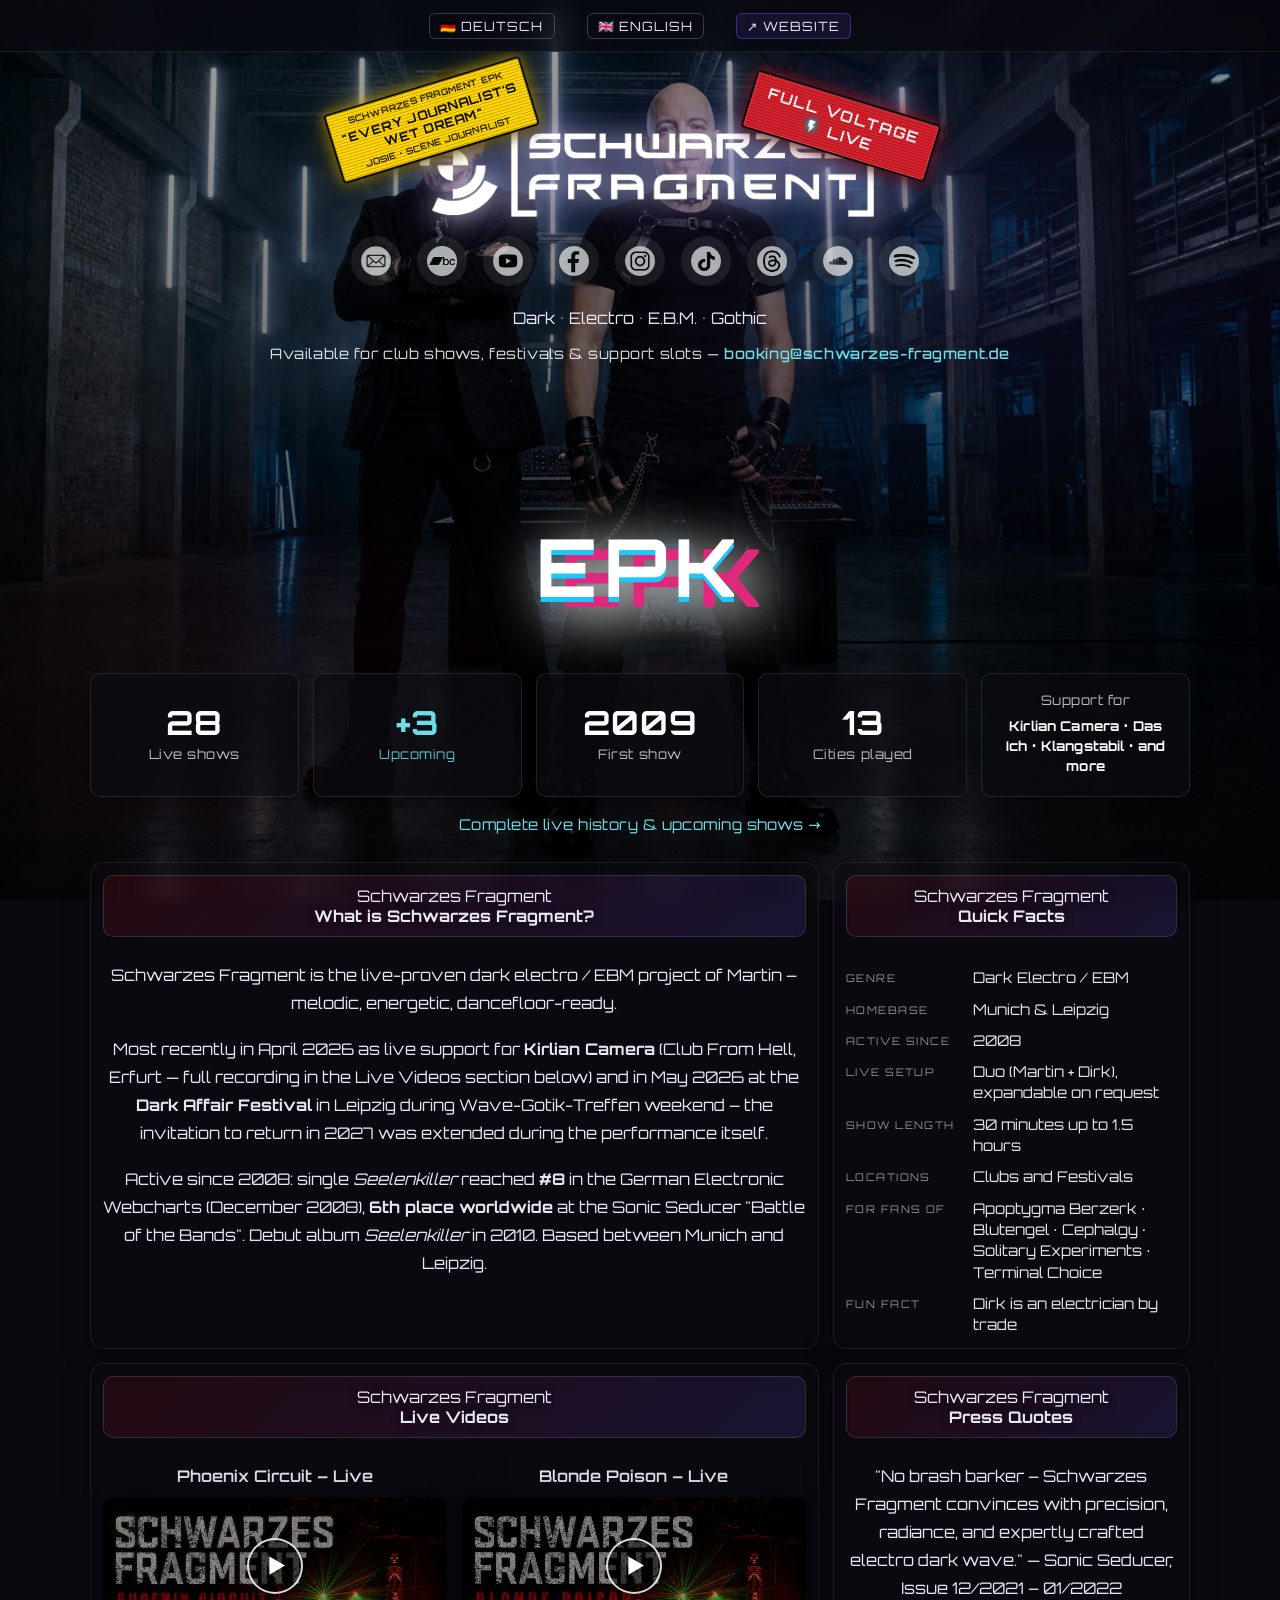
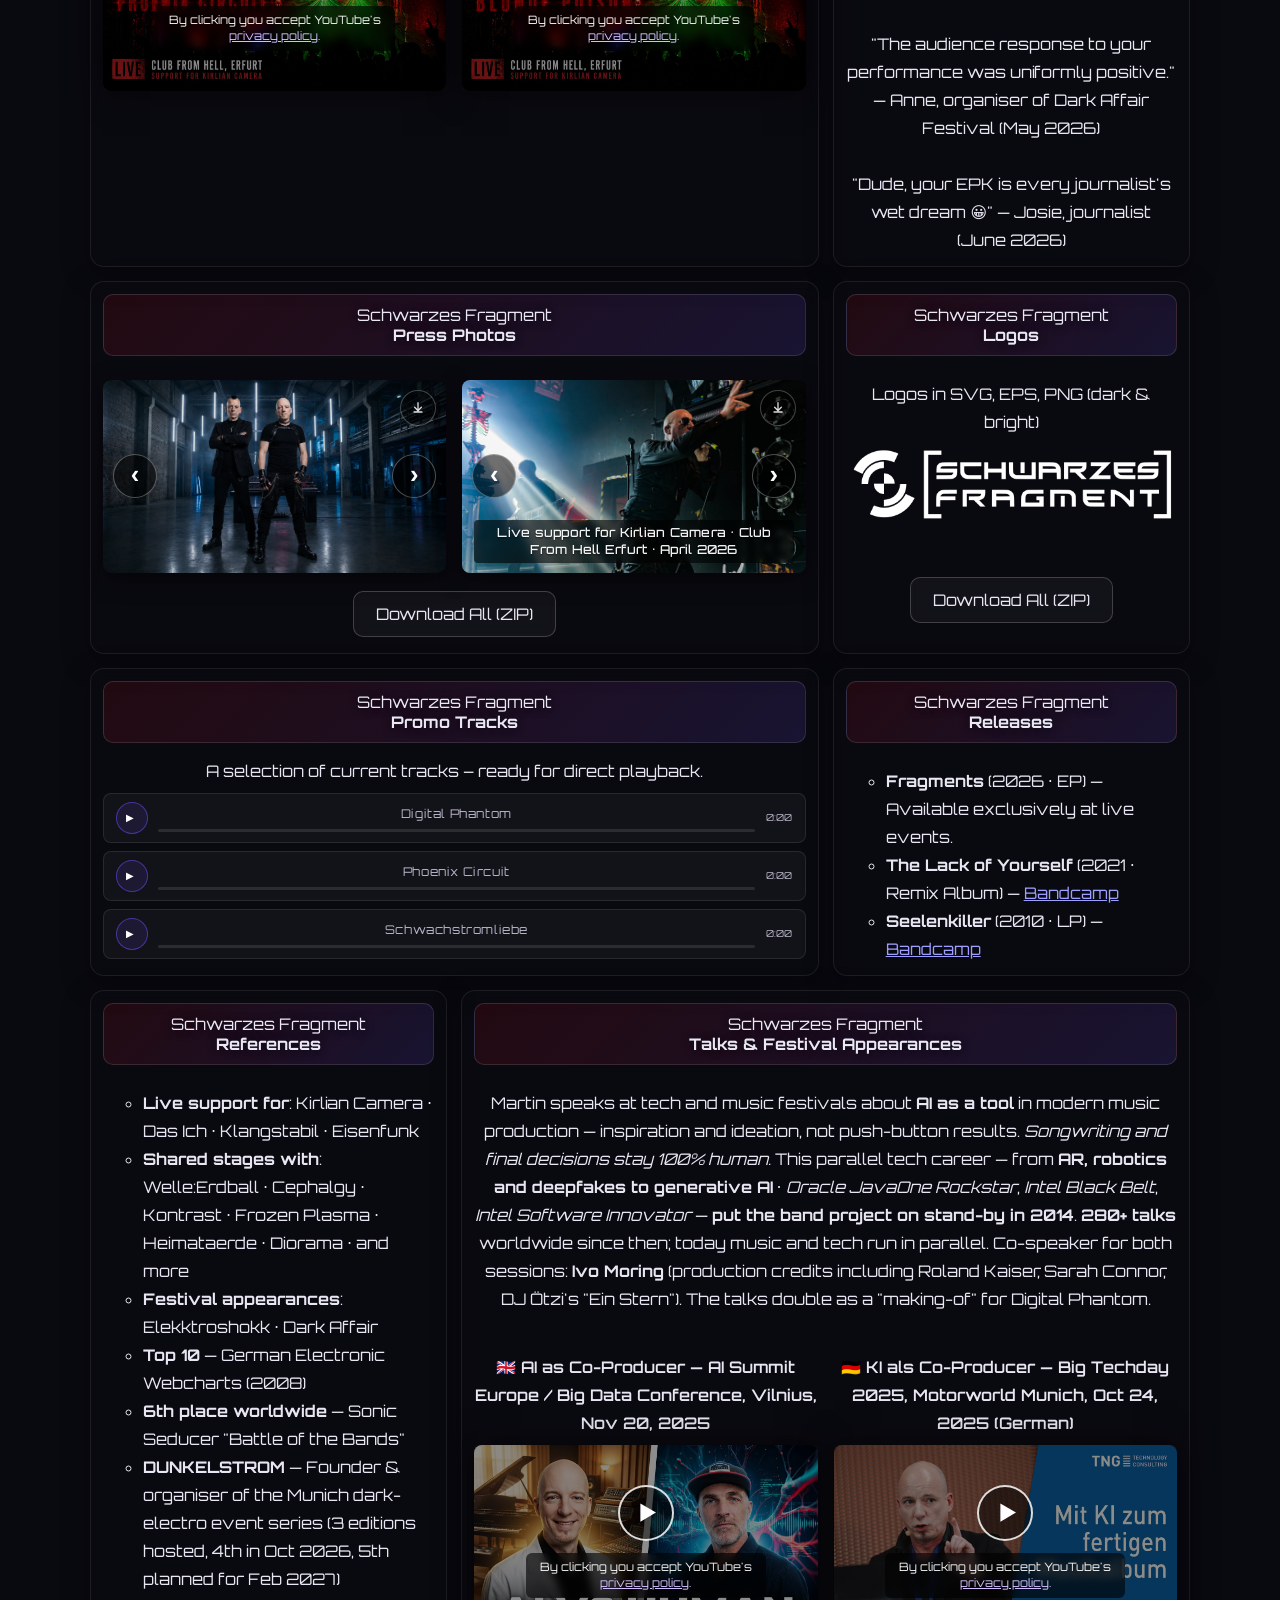
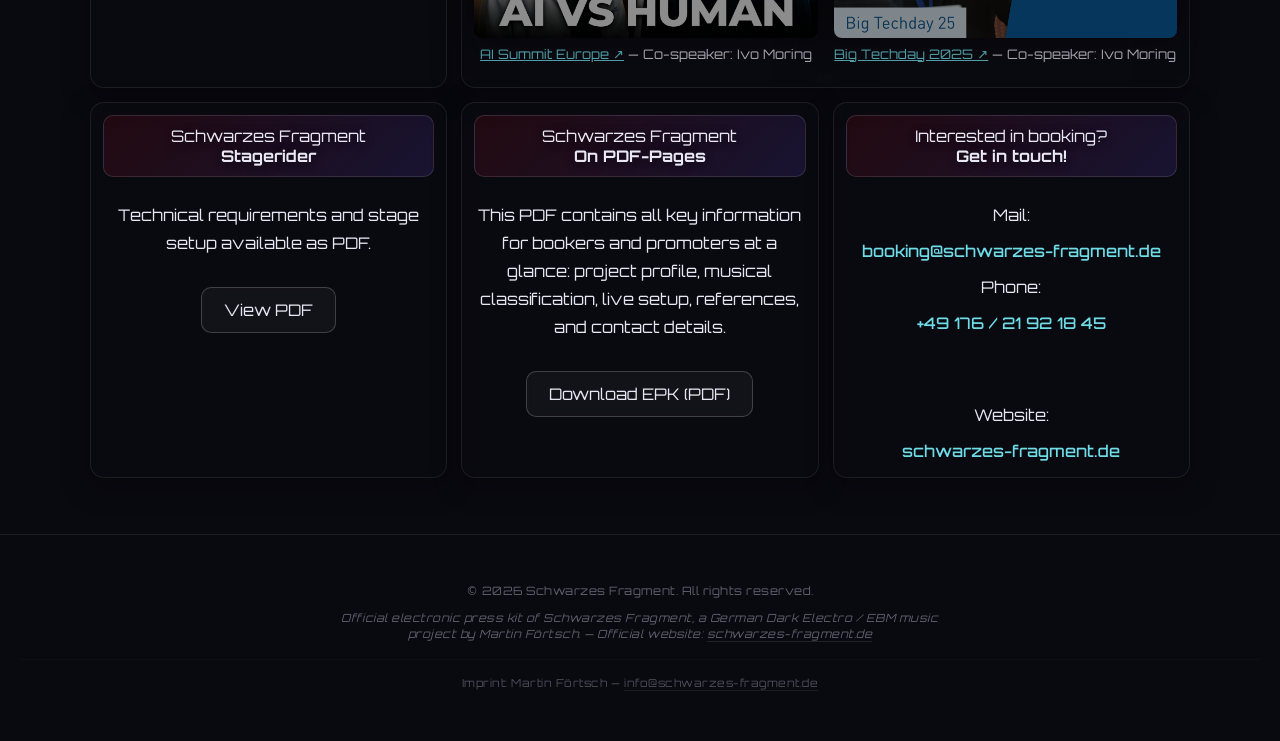
==== index_en.html @ 48661aae "seelenkiller fact correction + aria-label quote escape - single #8 in Dec 2008, debut album in 2010 " ====
<!DOCTYPE html>
<html lang="en">
<head>
  <meta charset="utf-8">
  <meta name="viewport" content="width=device-width, initial-scale=1">
  <meta name="robots" content="noindex, nofollow">
  <title>Schwarzes Fragment – EPK</title>
  <meta name="description" content="Electronic Press Kit for Schwarzes Fragment – melodic dark electro with an EBM pulse from Munich and Leipzig. Promo tracks, press photos, stage rider and contact for bookers and promoters.">
  <meta name="author" content="Schwarzes Fragment">
  <meta name="theme-color" content="#0c0c12">

  <!-- Open Graph (controls link previews in email / Slack / messaging apps) -->
  <meta property="og:type" content="website">
  <meta property="og:site_name" content="Schwarzes Fragment">
  <meta property="og:title" content="Schwarzes Fragment – EPK">
  <meta property="og:description" content="Electronic Press Kit: promo tracks, press photos, stage rider and contact for bookers and promoters.">
  <meta property="og:image" content="images/SCHWARZES_FRAGMENT-band-photo.png">
  <meta property="og:locale" content="en_US">

  <!-- Favicon -->
  <link rel="icon" href="favicon.svg" type="image/svg+xml">
  <link rel="icon" href="logos/png/white/64/schwarzes-fragment-logo-white_64.png" type="image/png">

  <!-- JSON-LD: this EPK page is about the canonical MusicGroup entity on the main website -->
  <script type="application/ld+json">
  {
    "@context": "https://schema.org",
    "@type": "WebPage",
    "@id": "https://epk.schwarzes-fragment.de/#epk",
    "name": "Schwarzes Fragment Electronic Press Kit",
    "url": "https://epk.schwarzes-fragment.de/",
    "description": "Official electronic press kit for Schwarzes Fragment, a German Dark Electro / EBM music project by Martin Förtsch.",
    "about": {
      "@type": "MusicGroup",
      "@id": "https://schwarzes-fragment.de/#band",
      "name": "Schwarzes Fragment",
      "url": "https://schwarzes-fragment.de/"
    }
  }
  </script>

  <link rel="stylesheet" href="styles/styles.css">
</head>
<body>
  <!-- Background video — muted autoplay loop, falls back to static image -->
  <video class="bg-video" autoplay muted loop playsinline
         poster="images/band/band-picture.png"
         aria-hidden="true">
    <source src="video/schwarzes-fragment-background-video.mp4" type="video/mp4">
  </video>
  <nav class="site-nav" aria-label="Top navigation">
    <a href="index.html" class="site-nav__lang">🇩🇪 Deutsch</a>
    <a href="index_en.html" class="site-nav__lang">🇬🇧 English</a>
    <a href="https://schwarzes-fragment.de/" target="_blank" rel="noopener noreferrer" class="site-nav__website">↗ Website</a>
  </nav>
  <header class="hero" aria-label="Band-Wallpaper">
    <div class="hero-logo-wrap"><img src="images/logos/schwarzes-fragment-logo-and-bandname-with-brackets.png" alt=
    "Schwarzes Fragment Bandlogo" class="hero-logo"><span class="hero-sticker" role="img" aria-label="Full Voltage Live"><span class="hero-sticker__line">Full Voltage</span><span class="hero-sticker__line"><svg class="hero-sticker__bolt" viewBox="0 0 24 24" aria-hidden="true"><path d="M7 2v11h3v9l7-12h-4l4-8H7z"/></svg> Live</span></span><span class="hero-press-sticker" role="img" aria-label="Press quote: Schwarzes Fragment EPK – every journalist's wet dream – Josie, scene journalist"><span class="hero-press-sticker__meta">Schwarzes Fragment EPK</span><span class="hero-press-sticker__line">"Every journalist's</span><span class="hero-press-sticker__line">wet dream"</span><span class="hero-press-sticker__attr">Josie · scene journalist</span></span></div>
    <div class="hero-inner">
      <div class="social">
        <div class="social__viewport">
          <div class="social__track">
            <div class="social-icons">
              <a href="mailto:booking@schwarzes-fragment.de" title="Spotify"><img src="images/logos/logo-mail.png" alt=
              "E-Mail"></a> <a href="https://schwarzesfragment.bandcamp.com/" target="_blank" title=
              "Bandcamp"><img src="images/logos/logo-bandcamp.png" alt="Bandcamp"></a> <a href=
              "https://www.youtube.com/@SchwarzesFragmentOfficial" target="_blank" title="YouTube"><img src=
              "images/logos/logo-youtube.png" alt="YouTube"></a> <a href="https://www.facebook.com/schwarzesfragment"
              target="_blank" title="Facebook"><img src="images/logos/logo-facebook.png" alt="Facebook"></a> <a href=
              "https://www.instagram.com/schwarzes_fragment/" target="_blank" title="Instagram"><img src=
              "images/logos/logo-instagram.png" alt="Instagram"></a> <a href="https://tiktok.com/@schwarzes_fragment"
              target="_blank" title="TikTok"><img src="images/logos/logo-tiktok.png" alt="TikTok"></a> <a href=
              "https://www.threads.com/@schwarzes_fragment" target="_blank" title="Threads"><img src=
              "images/logos/logo-threads.png" alt="Threads"></a> <a href="https://soundcloud.com/schwarzes-fragment"
              target="_blank" title="Soundcloud"><img src="images/logos/logo-soundcloud.png" alt="Soundcloud"></a>
              <a href="https://open.spotify.com/intl-de/artist/2CYaMn9mq2qRp8szPdnGcf" target="_blank" title=
              "Spotify"><img src="images/logos/logo-spotify.png" alt="Spotify"></a>
            </div>
          </div>
        </div>
      </div>
      <p>Dark • Electro • E.B.M. • Gothic</p>
      <p class="hero-cta">Available for club shows, festivals &amp; support slots — <a href="mailto:booking@schwarzes-fragment.de" class="booking__link">booking@schwarzes-fragment.de</a></p>
    </div><!-- LIVE / TERMINE -->
    <section id="live" class="gigs gigs--overlay">
      <div class="gigs__inner">
        <div class="hero-container">
          <div class="environment"></div>
          <h2 class="hero-glitch glitch layers" data-text="EPK"><span>EPK</span></h2>
        </div>

        <div class="stat-strip" aria-label="Live track record">
          <div class="stat-strip__item">
            <span class="stat-strip__num">28</span>
            <span class="stat-strip__label">Live shows</span>
          </div>
          <a class="stat-strip__item stat-strip__item--upcoming" href="https://schwarzes-fragment.de/live-history.html#upcoming" target="_blank" rel="noopener noreferrer" aria-label="View upcoming live events in the Live History">
            <span class="stat-strip__num">+3</span>
            <span class="stat-strip__label">Upcoming</span>
          </a>
          <div class="stat-strip__item">
            <span class="stat-strip__num">2009</span>
            <span class="stat-strip__label">First show</span>
          </div>
          <div class="stat-strip__item">
            <span class="stat-strip__num">13</span>
            <span class="stat-strip__label">Cities played</span>
          </div>
          <div class="stat-strip__item stat-strip__item--names">
            <span class="stat-strip__label">Support for</span>
            <span class="stat-strip__names">Kirlian Camera · Das Ich · Klangstabil · and more</span>
          </div>
        </div>
        <a class="stat-strip__cta" href="https://schwarzes-fragment.de/live-history.html" target="_blank" rel="noopener noreferrer">Complete live history &amp; upcoming shows <span class="stat-strip__cta-arrow">→</span></a>

        <ul class="gigs__list" id="gigs-list">
          <li class="gig gig--wide">
            <span class="gig__date">Schwarzes Fragment<br>
            <b>What is Schwarzes Fragment?</b></span>
            <div class="track" style="margin-top: 10px">
              <p>Schwarzes Fragment is the live-proven dark electro / EBM project of Martin – melodic, energetic, dancefloor-ready.</p>
              <p>Most recently in April 2026 as live support for <strong>Kirlian Camera</strong> (Club From Hell, Erfurt — full recording in the Live Videos section below) and in May 2026 at the <strong>Dark Affair Festival</strong> in Leipzig during Wave-Gotik-Treffen weekend – the invitation to return in 2027 was extended during the performance itself.</p>
              <p>Active since 2008: single <em>Seelenkiller</em> reached <strong>#8</strong> in the German Electronic Webcharts (December 2008), <strong>6th place worldwide</strong> at the Sonic Seducer "Battle of the Bands". Debut album <em>Seelenkiller</em> in 2010. Based between Munich and Leipzig.</p>
            </div>
          </li>
          <li class="gig">
            <span class="gig__date">Schwarzes Fragment<br>
            <b>Quick Facts</b></span>
            <div class="track" style="margin-top: 10px">
              <dl class="quick-facts">
                <dt>Genre</dt><dd>Dark Electro / EBM</dd>
                <dt>Homebase</dt><dd>Munich &amp; Leipzig</dd>
                <dt>Active since</dt><dd>2008</dd>
                <dt>Live setup</dt><dd>Duo (Martin + Dirk), expandable on request</dd>
                <dt>Show length</dt><dd>30 minutes up to 1.5 hours</dd>
                <dt>Locations</dt><dd>Clubs and Festivals</dd>
                <dt>For fans of</dt><dd>Apoptygma Berzerk · Blutengel · Cephalgy · Solitary Experiments · Terminal Choice</dd>
                <dt>Fun fact</dt><dd>Dirk is an electrician by trade</dd>
              </dl>
            </div>
          </li>
          <li class="gig gig--wide">
            <span class="gig__date">Schwarzes Fragment<br>
            <b>Live Videos</b></span>
            <div class="video-row">
              <div class="video-row__item">
                <div class="track" style="font-weight: 600">Phoenix Circuit – Live</div>
                <div class="video-container" style="margin-top: 8px">
                  <div class="epk-video-consent"
                       data-src="https://www.youtube-nocookie.com/embed/9CCGHegWC6Q?autoplay=1"
                       data-title="Schwarzes Fragment – Phoenix Circuit (Live)">
                    <img class="epk-video-consent__thumb"
                         src="images/yt-thumb-9CCGHegWC6Q.jpg"
                         alt="Schwarzes Fragment – Phoenix Circuit (Live)"
                         style="width:100%;height:100%;object-fit:cover;position:absolute;inset:0;filter:brightness(.55)">
                    <div class="epk-video-consent__overlay">
                      <button class="epk-video-consent__btn" aria-label="Load video"><svg class="epk-video-consent__play" viewBox="0 0 24 24" aria-hidden="true"><path d="M8 5 L20 12 L8 19 Z" fill="currentColor"/></svg></button>
                      <p class="epk-video-consent__notice">By clicking you accept YouTube's <a href="https://policies.google.com/privacy" target="_blank" rel="noopener noreferrer">privacy policy</a>.</p>
                    </div>
                  </div>
                </div>
              </div>
              <div class="video-row__item">
                <div class="track" style="font-weight: 600">Blonde Poison – Live</div>
                <div class="video-container" style="margin-top: 8px">
                  <div class="epk-video-consent"
                       data-src="https://www.youtube-nocookie.com/embed/oWGyEXNXehA?autoplay=1"
                       data-title="Schwarzes Fragment – Blonde Poison (Live)">
                    <img class="epk-video-consent__thumb"
                         src="images/yt-thumb-oWGyEXNXehA.jpg"
                         alt="Schwarzes Fragment – Blonde Poison (Live)"
                         style="width:100%;height:100%;object-fit:cover;position:absolute;inset:0;filter:brightness(.55)">
                    <div class="epk-video-consent__overlay">
                      <button class="epk-video-consent__btn" aria-label="Load video"><svg class="epk-video-consent__play" viewBox="0 0 24 24" aria-hidden="true"><path d="M8 5 L20 12 L8 19 Z" fill="currentColor"/></svg></button>
                      <p class="epk-video-consent__notice">By clicking you accept YouTube's <a href="https://policies.google.com/privacy" target="_blank" rel="noopener noreferrer">privacy policy</a>.</p>
                    </div>
                  </div>
                </div>
              </div>
            </div>
          </li>
          <li class="gig">
            <span class="gig__date">Schwarzes Fragment<br>
            <b>Press Quotes</b></span>
            <div class="track" style="margin-top: 10px">
              "No brash barker – Schwarzes Fragment convinces with precision, radiance, and expertly crafted electro dark wave."
              — Sonic Seducer, Issue 12/2021 – 01/2022
              <br><br>
              "The audience response to your performance was uniformly positive."
              — Anne, organiser of Dark Affair Festival (May 2026)
              <br><br>
              "Dude, your EPK is every journalist's wet dream 😀"
              — Josie, journalist (June 2026)
            </div>
          </li>
          <li class="gig gig--wide">
            <span class="gig__date">Schwarzes Fragment<br>
            <b>Press Photos</b></span>
            <div class="track">
              <div class="video-row">
              <div class="carousel" data-autoplay="5500" aria-roledescription="carousel" aria-label="Press photos">
                <ul class="carousel__slides">
                  <li class="carousel__slide carousel__slide--active" data-download="images/SCHWARZES_FRAGMENT-band-photo.png"><img src="images/SCHWARZES_FRAGMENT-band-photo.webp" alt="Schwarzes Fragment – Press Photo 1"></li>
                  <li class="carousel__slide" data-download="images/SCHWARZES_FRAGMENT-band-photo-02.png"><img src="images/SCHWARZES_FRAGMENT-band-photo-02.webp" alt="Schwarzes Fragment – Press Photo 2" loading="lazy"></li>
                  <li class="carousel__slide" data-download="images/SCHWARZES_FRAGMENT-band-photo-03.png"><img src="images/SCHWARZES_FRAGMENT-band-photo-03.webp" alt="Schwarzes Fragment – Press Photo 3" loading="lazy"></li>
                </ul>
                <a class="carousel__download" href="images/SCHWARZES_FRAGMENT-band-photo.png" download="" aria-label="Download current photo" title="Download current photo">
                  <svg viewBox="0 0 24 24" aria-hidden="true" focusable="false"><path fill="currentColor" d="M12 3a1 1 0 0 1 1 1v9.59l3.3-3.3a1 1 0 1 1 1.4 1.42l-5 5a1 1 0 0 1-1.4 0l-5-5a1 1 0 1 1 1.4-1.42L11 13.59V4a1 1 0 0 1 1-1Zm-7 15a1 1 0 0 1 1-1h12a1 1 0 1 1 0 2H6a1 1 0 0 1-1-1Z"/></svg>
                </a>
                <button class="carousel__nav carousel__nav--prev" type="button" aria-label="Previous photo">‹</button>
                <button class="carousel__nav carousel__nav--next" type="button" aria-label="Next photo">›</button>
              </div>
              <div class="carousel carousel--live" data-autoplay="6300" aria-roledescription="carousel" aria-label="Live impressions">
                <ul class="carousel__slides">
                  <li class="carousel__slide carousel__slide--active" data-download="images/SCHWARZES_FRAGMENT-live-01.jpg"><img src="images/SCHWARZES_FRAGMENT-live-01.webp" alt="Schwarzes Fragment live – Photo 1" loading="lazy"></li>
                  <li class="carousel__slide" data-download="images/SCHWARZES_FRAGMENT-live-04.jpg"><img src="images/SCHWARZES_FRAGMENT-live-04.webp" alt="Schwarzes Fragment live – Photo 2" loading="lazy"></li>
                  <li class="carousel__slide" data-download="images/SCHWARZES_FRAGMENT-live-02.jpg"><img src="images/SCHWARZES_FRAGMENT-live-02.webp" alt="Schwarzes Fragment live – Photo 3" loading="lazy"></li>
                  <li class="carousel__slide" data-download="images/SCHWARZES_FRAGMENT-live-03.jpg"><img src="images/SCHWARZES_FRAGMENT-live-03.webp" alt="Schwarzes Fragment live – Photo 4" loading="lazy"></li>
                </ul>
                <span class="carousel__caption">Live support for Kirlian Camera · Club From Hell Erfurt · April 2026</span>
                <a class="carousel__download" href="images/SCHWARZES_FRAGMENT-live-01.jpg" download="" aria-label="Download current photo" title="Download current photo">
                  <svg viewBox="0 0 24 24" aria-hidden="true" focusable="false"><path fill="currentColor" d="M12 3a1 1 0 0 1 1 1v9.59l3.3-3.3a1 1 0 1 1 1.4 1.42l-5 5a1 1 0 0 1-1.4 0l-5-5a1 1 0 1 1 1.4-1.42L11 13.59V4a1 1 0 0 1 1-1Zm-7 15a1 1 0 0 1 1-1h12a1 1 0 1 1 0 2H6a1 1 0 0 1-1-1Z"/></svg>
                </a>
                <button class="carousel__nav carousel__nav--prev" type="button" aria-label="Previous photo">‹</button>
                <button class="carousel__nav carousel__nav--next" type="button" aria-label="Next photo">›</button>
              </div>
              </div>
            </div>
            <div class="press-photo__actions">
              <a href="images/SCHWARZES_FRAGMENT-band-and-live-photos.zip" download="" class="btn btn--ghost" target="_blank">Download All (ZIP)</a>
            </div>
          </li>
          <li class="gig">
            <span class="gig__date">Schwarzes Fragment<br>
            <b>Logos</b></span>
            <div class="track" style="margin-top: 10px">
              Logos in SVG, EPS, PNG (dark &amp; bright) <img src=
              "logos/png/white/512/schwarzes-fragment-logo-and-bandname-with-brackets-white_512.png" alt="Logos"><br>
            </div>
            <div class="press-photo__actions">
              <a href="logos/SCHWARZES_FRAGMENT_logos.zip" download="" class="btn btn--ghost" target="_blank">Download
              All (ZIP)</a>
            </div>
          </li>
          <li class="gig gig--wide">
            <span class="gig__date">Schwarzes Fragment<br>
            <b>Promo Tracks</b></span>
            <div class="track">
              A selection of current tracks – ready for direct playback.
              <div class="audio-player" data-src="audio/Schwarzes_Fragment_-_Digital_Phantom.mp3">
                <button class="audio-player__btn" aria-label="Play Digital Phantom">&#9654;</button>
                <div class="audio-player__body">
                  <span class="audio-player__title">Digital Phantom</span>
                  <div class="audio-player__bar-wrap"><div class="audio-player__bar"></div></div>
                </div>
                <span class="audio-player__time">0:00</span>
              </div>
              <div class="audio-player" data-src="audio/Schwarzes_Fragment_-_Phoenix_Circuit.mp3">
                <button class="audio-player__btn" aria-label="Play Phoenix Circuit">&#9654;</button>
                <div class="audio-player__body">
                  <span class="audio-player__title">Phoenix Circuit</span>
                  <div class="audio-player__bar-wrap"><div class="audio-player__bar"></div></div>
                </div>
                <span class="audio-player__time">0:00</span>
              </div>
              <div class="audio-player" data-src="audio/Schwarzes_Fragment_-_Schwachstromliebe.mp3">
                <button class="audio-player__btn" aria-label="Play Schwachstromliebe">&#9654;</button>
                <div class="audio-player__body">
                  <span class="audio-player__title">Schwachstromliebe</span>
                  <div class="audio-player__bar-wrap"><div class="audio-player__bar"></div></div>
                </div>
                <span class="audio-player__time">0:00</span>
              </div>
            </div>
          </li>
          <li class="gig">
            <span class="gig__date">Schwarzes Fragment<br>
            <b>Releases</b></span>
            <div class="track" style="margin-top: 10px">
              <ul style="text-align: left">
                <li><strong>Fragments</strong> (2026 · EP) — Available exclusively at live events.</li>
                <li><strong>The Lack of Yourself</strong> (2021 · Remix Album) — <a href="https://schwarzesfragment.bandcamp.com/album/the-lack-of-yourself-the-remix-album" target="_blank" rel="noopener noreferrer">Bandcamp</a></li>
                <li><strong>Seelenkiller</strong> (2010 · LP) — <a href="https://schwarzesfragment.bandcamp.com/album/seelenkiller" target="_blank" rel="noopener noreferrer">Bandcamp</a></li>
              </ul>
            </div>
          </li>
          <li class="gig">
            <span class="gig__date">Schwarzes Fragment<br>
            <b>References</b></span>
            <div class="track" style="margin-top: 10px">
              <ul style="text-align: left">
                <li><strong>Live support for</strong>: Kirlian Camera · Das Ich · Klangstabil · Eisenfunk</li>
                <li><strong>Shared stages with</strong>: Welle:Erdball · Cephalgy · Kontrast · Frozen Plasma · Heimataerde · Diorama · and more</li>
                <li><strong>Festival appearances</strong>: Elekktroshokk · Dark Affair</li>
                <li><strong>Top 10</strong> — German Electronic Webcharts (2008)</li>
                <li><strong>6th place worldwide</strong> — Sonic Seducer "Battle of the Bands"</li>
                <li><strong>DUNKELSTROM</strong> — Founder &amp; organiser of the Munich dark-electro event series (3 editions hosted, 4th in Oct 2026, 5th planned for Feb 2027)</li>
              </ul>
            </div>
          </li>
          <li class="gig gig--wide">
            <span class="gig__date">Schwarzes Fragment<br>
            <b>Talks &amp; Festival Appearances</b></span>
            <div class="track" style="margin-top: 10px">
              <p>Martin speaks at tech and music festivals about <strong>AI as a tool</strong> in modern music production — inspiration and ideation, not push-button results. <em>Songwriting and final decisions stay 100% human.</em> This parallel tech career — from <strong>AR, robotics and deepfakes to generative AI</strong> · <em>Oracle JavaOne Rockstar</em>, <em>Intel Black Belt</em>, <em>Intel Software Innovator</em> — <strong>put the band project on stand-by in 2014</strong>. <strong>280+ talks</strong> worldwide since then; today music and tech run in parallel. Co-speaker for both sessions: <strong>Ivo Moring</strong> (production credits including Roland Kaiser, Sarah Connor, DJ Ötzi's "Ein Stern"). The talks double as a "making-of" for Digital Phantom.</p>
            </div>
            <div class="video-row" style="margin-top: 16px">
              <div class="video-row__item">
                <div class="track" style="font-weight: 600">🇬🇧 AI as Co-Producer — AI Summit Europe / Big Data Conference, Vilnius, Nov 20, 2025</div>
                <div class="video-container" style="margin-top: 8px">
                  <div class="epk-video-consent"
                       data-src="https://www.youtube-nocookie.com/embed/z4MePd5Vn7Q?autoplay=1"
                       data-title="Schwarzes Fragment – AI as Co-Producer (AI Summit Europe 2025)">
                    <img class="epk-video-consent__thumb"
                         src="images/yt-thumb-z4MePd5Vn7Q.jpg"
                         alt="Schwarzes Fragment – AI as Co-Producer (AI Summit Europe 2025)"
                         style="width:100%;height:100%;object-fit:cover;position:absolute;inset:0;filter:brightness(.55)">
                    <div class="epk-video-consent__overlay">
                      <button class="epk-video-consent__btn" aria-label="Load video"><svg class="epk-video-consent__play" viewBox="0 0 24 24" aria-hidden="true"><path d="M8 5 L20 12 L8 19 Z" fill="currentColor"/></svg></button>
                      <p class="epk-video-consent__notice">By clicking you accept YouTube's <a href="https://policies.google.com/privacy" target="_blank" rel="noopener noreferrer">privacy policy</a>.</p>
                    </div>
                  </div>
                </div>
                <p style="margin-top: 8px; font-size: .82rem; opacity: .7"><a href="https://aisummiteurope.eu/" target="_blank" rel="noopener noreferrer" style="color:#6fdde8">AI Summit Europe ↗</a> — Co-speaker: Ivo Moring</p>
              </div>
              <div class="video-row__item">
                <div class="track" style="font-weight: 600">🇩🇪 KI als Co-Producer — Big Techday 2025, Motorworld Munich, Oct 24, 2025 (German)</div>
                <div class="video-container" style="margin-top: 8px">
                  <div class="epk-video-consent"
                       data-src="https://www.youtube-nocookie.com/embed/gF1j_3KkJFQ?autoplay=1"
                       data-title="Schwarzes Fragment – KI als Co-Producer (Big Techday 2025)">
                    <img class="epk-video-consent__thumb"
                         src="images/yt-thumb-gF1j_3KkJFQ.jpg"
                         alt="Schwarzes Fragment – KI als Co-Producer (Big Techday 2025)"
                         style="width:100%;height:100%;object-fit:cover;position:absolute;inset:0;filter:brightness(.55)">
                    <div class="epk-video-consent__overlay">
                      <button class="epk-video-consent__btn" aria-label="Load video"><svg class="epk-video-consent__play" viewBox="0 0 24 24" aria-hidden="true"><path d="M8 5 L20 12 L8 19 Z" fill="currentColor"/></svg></button>
                      <p class="epk-video-consent__notice">By clicking you accept YouTube's <a href="https://policies.google.com/privacy" target="_blank" rel="noopener noreferrer">privacy policy</a>.</p>
                    </div>
                  </div>
                </div>
                <p style="margin-top: 8px; font-size: .82rem; opacity: .7"><a href="https://www.bigtechday.com/rueckblick/big-techday/25" target="_blank" rel="noopener noreferrer" style="color:#6fdde8">Big Techday 2025 ↗</a> — Co-speaker: Ivo Moring</p>
              </div>
            </div>
          </li>
          <li class="gig">
            <span class="gig__date">Schwarzes Fragment<br>
            <b>Stagerider</b></span>
            <div class="track" style="margin-top: 10px">
              Technical requirements and stage setup available as PDF.
            </div>
            <nav class="gig__cta" style="justify-content: center; margin-top: 12px;">
              <a class="btn btn--ghost" href="docs/SCHWARZES_FRAGMENT-stagerider.pdf" target="_blank" rel=
              "noopener">View PDF</a>
            </nav>
          </li>
          <li class="gig">
            <span class="gig__date">Schwarzes Fragment<br>
            <b>On PDF-Pages</b></span>
            <div class="track" style="margin-top: 10px">
              This PDF contains all key information for bookers and promoters at a glance: project profile, musical classification, live setup, references, and contact details.
            </div>
            <nav class="gig__cta" style="justify-content: center; margin-top: 12px;">
              <a class="btn btn--ghost" href="docs/SCHWARZES_FRAGMENT-on-a-page.pdf" target="_blank" rel=
              "noopener">Download EPK (PDF)</a>
            </nav>
          </li>
          <li class="gig">
            <span class="gig__date">Interested in booking?<br>
            <b>Get in touch!</b></span>
            <div class="track" style="margin-top: 10px">
              Mail: <a href="mailto:booking@schwarzes-fragment.de" class=
              "booking__link">booking@schwarzes-fragment.de</a> Phone: <a href="tel:+4917621921845" class=
              "booking__link">+49 176 / 21 92 18 45</a><br><br>
              Website: <a href="https://schwarzes-fragment.de" target="_blank" rel="noopener noreferrer" class="booking__link">schwarzes-fragment.de</a>
            </div>
          </li>
        </ul>
      </div>
    </section>
  </header>
  <footer class="site-footer">
    <p class="site-footer__copy">&copy; <script>document.write(new Date().getFullYear())</script> Schwarzes Fragment. All rights reserved.</p>
    <p class="site-footer__official">Official electronic press kit of Schwarzes Fragment, a German Dark Electro / EBM music project by Martin Förtsch. &mdash; Official website: <a href="https://schwarzes-fragment.de/" target="_blank" rel="noopener noreferrer">schwarzes-fragment.de</a></p>
    <p class="site-footer__impressum">Imprint: Martin F&ouml;rtsch &mdash; <a href="mailto:info@schwarzes-fragment.de">info@schwarzes-fragment.de</a></p>
  </footer>
  <script>
    document.querySelectorAll('.audio-player').forEach(player => {
      const btn  = player.querySelector('.audio-player__btn');
      const bar  = player.querySelector('.audio-player__bar');
      const wrap = player.querySelector('.audio-player__bar-wrap');
      const time = player.querySelector('.audio-player__time');
      const audio = new Audio(player.dataset.src);
      player._audio = audio;
      const fmt = s => Math.floor(s / 60) + ':' + String(Math.floor(s % 60)).padStart(2, '0');
      btn.addEventListener('click', () => {
        if (audio.paused) {
          document.querySelectorAll('.audio-player').forEach(p => {
            if (p !== player && p._audio) { p._audio.pause(); p.querySelector('.audio-player__btn').textContent = '▶'; }
          });
          audio.play();
          btn.textContent = '⏸';
        } else {
          audio.pause();
          btn.textContent = '▶';
        }
      });
      audio.addEventListener('timeupdate', () => {
        if (audio.duration) {
          bar.style.width = (audio.currentTime / audio.duration * 100) + '%';
          time.textContent = fmt(audio.currentTime);
        }
      });
      audio.addEventListener('ended', () => {
        btn.textContent = '▶';
        bar.style.width = '0%';
        time.textContent = '0:00';
      });
      wrap.addEventListener('click', e => {
        if (!audio.duration) return;
        const rect = wrap.getBoundingClientRect();
        audio.currentTime = ((e.clientX - rect.left) / rect.width) * audio.duration;
      });
    });

    document.querySelectorAll('.epk-video-consent').forEach(wrapper => {
      wrapper.addEventListener('click', () => {
        const container = document.createElement('div');
        container.style.cssText = 'position:relative;width:100%;aspect-ratio:16/9';
        const iframe = document.createElement('iframe');
        iframe.src = wrapper.dataset.src;
        iframe.title = wrapper.dataset.title;
        iframe.setAttribute('frameborder', '0');
        iframe.setAttribute('allow', 'accelerometer; autoplay; clipboard-write; encrypted-media; gyroscope; picture-in-picture; web-share');
        iframe.setAttribute('allowfullscreen', '');
        iframe.style.cssText = 'position:absolute;inset:0;width:100%;height:100%;border:0';
        container.appendChild(iframe);
        wrapper.replaceWith(container);
      });
    });

    // Carousels — crossfade + auto-advance + manual prev/next, pause on hover
    document.querySelectorAll('.carousel').forEach(carousel => {
      const slides = carousel.querySelectorAll('.carousel__slide');
      if (slides.length <= 1) return;
      const prev = carousel.querySelector('.carousel__nav--prev');
      const next = carousel.querySelector('.carousel__nav--next');
      const download = carousel.querySelector('.carousel__download');
      const interval = parseInt(carousel.dataset.autoplay, 10) || 5500;
      const reduced = window.matchMedia('(prefers-reduced-motion: reduce)').matches;
      let current = 0;
      let timer = null;
      const show = idx => {
        slides[current].classList.remove('carousel__slide--active');
        current = ((idx % slides.length) + slides.length) % slides.length;
        slides[current].classList.add('carousel__slide--active');
        if (download && slides[current].dataset.download) {
          download.href = slides[current].dataset.download;
        }
      };
      const start = () => { if (!timer && !reduced) timer = setInterval(() => show(current + 1), interval); };
      const stop  = () => { if (timer) { clearInterval(timer); timer = null; } };
      const reset = () => { stop(); start(); };
      prev.addEventListener('click', () => { show(current - 1); reset(); });
      next.addEventListener('click', () => { show(current + 1); reset(); });
      carousel.addEventListener('mouseenter', stop);
      carousel.addEventListener('mouseleave', start);
      carousel.addEventListener('focusin',   stop);
      carousel.addEventListener('focusout',  start);
      start();
    });
  </script>
</body>
</html>
---- styles/styles.css ----
/* Self-hosted fonts — no external requests */
@font-face {
	font-family: 'Orbitron';
	font-style: normal;
	font-weight: 400 700;
	font-display: swap;
	src: url('../fonts/orbitron-latin.woff2') format('woff2');
	unicode-range: U+0000-00FF, U+0131, U+0152-0153, U+02BB-02BC, U+02C6, U+02DA, U+02DC, U+0304, U+0308, U+0329, U+2000-206F, U+20AC, U+2122, U+2191, U+2193, U+2212, U+2215, U+FEFF, U+FFFD;
}
@font-face {
	font-family: 'Cinzel';
	font-style: normal;
	font-weight: 700;
	font-display: swap;
	src: url('../fonts/cinzel-700-latin-ext.woff2') format('woff2');
	unicode-range: U+0100-02BA, U+02BD-02C5, U+02C7-02CC, U+02CE-02D7, U+02DD-02FF, U+0304, U+0308, U+0329, U+1D00-1DBF, U+1E00-1E9F, U+1EF2-1EFF, U+2020, U+20A0-20AB, U+20AD-20C0, U+2113, U+2C60-2C7F, U+A720-A7FF;
}
@font-face {
	font-family: 'Cinzel';
	font-style: normal;
	font-weight: 700;
	font-display: swap;
	src: url('../fonts/cinzel-700-latin.woff2') format('woff2');
	unicode-range: U+0000-00FF, U+0131, U+0152-0153, U+02BB-02BC, U+02C6, U+02DA, U+02DC, U+0304, U+0308, U+0329, U+2000-206F, U+20AC, U+2122, U+2191, U+2193, U+2212, U+2215, U+FEFF, U+FFFD;
}

:root {
	 color-scheme: dark;
	 --overlay-1: linear-gradient(to bottom, rgba(0,0,0,.35), rgba(0,0,0,.8));
	 --overlay-2: radial-gradient(900px 600px at 80% 30%, rgba(107,77,242,.18), transparent 60%), radial-gradient(700px 500px at 15% 80%, rgba(178,12,27,.22), transparent 60%);
	 --ink: #e8e6f2;
	 --muted:#b8b5c8;
}
 * {
	 box-sizing: border-box
}
 html,body {
	 min-height:100%
}
 html {
	 scroll-behavior: smooth;
}
 body {
	 margin:0;
	 font-family:'Orbitron',system-ui,Segoe UI,Roboto,Arial,sans-serif;
	 color:var(--ink);
	 background:#090910;
}
/* Background video */
.bg-video {
	position: fixed;
	inset: 0;
	width: 100%;
	height: 100%;
	object-fit: cover;
	object-position: center;
	z-index: -2;
}
/* Overlay gradients on top of the video */
body::before {
	content: "";
	position: fixed;
	inset: 0;
	z-index: -1;
	background-image: var(--overlay-1), var(--overlay-2);
	pointer-events: none;
}
/* Reduced motion: pause video and show static image instead */
@media (prefers-reduced-motion: reduce) {
	.bg-video {
		display: none;
	}
	body {
		background-image: url('../images/band/band-picture.png');
		background-size: cover;
		background-position: center;
		background-attachment: fixed;
	}
}
/* --------- FIXED SITE NAV --------- */
.site-nav {
  position: fixed;
  top: 0;
  left: 0;
  right: 0;
  z-index: 200;
  display: flex;
  align-items: center;
  justify-content: center;
  gap: clamp(12px, 3vw, 32px);
  padding: 0 20px;
  height: 52px;
  background: rgba(9, 9, 16, 0.72);
  backdrop-filter: blur(10px);
  border-bottom: 1px solid rgba(255,255,255,.07);
}
.site-nav a {
  color: var(--muted);
  text-decoration: none;
  font-size: clamp(.65rem, 1.4vw, .8rem);
  text-transform: uppercase;
  letter-spacing: .08em;
  padding: 4px 0;
  border-bottom: 1px solid transparent;
}
.site-nav a:hover {
  color: var(--ink);
}
.site-nav__lang {
  color: var(--ink) !important;
  border: 1px solid rgba(255,255,255,.2) !important;
  border-radius: 6px;
  padding: 4px 10px !important;
  transition: background .2s ease, border-color .2s ease !important;
}
.site-nav__lang:hover {
  background: rgba(107,77,242,.35) !important;
  border-color: rgba(107,77,242,.5) !important;
}
.site-nav__website {
  color: var(--ink) !important;
  border: 1px solid rgba(107,77,242,.45) !important;
  border-radius: 6px;
  padding: 4px 10px !important;
  background: rgba(107,77,242,.12);
  transition: background .2s ease, border-color .2s ease !important;
}
.site-nav__website:hover {
  background: rgba(107,77,242,.4) !important;
  border-color: rgba(107,77,242,.7) !important;
}
/* Hero Layout */
 .hero {
	 min-height: 100svh;
	 position: relative;
	 display: flex;
	 flex-direction: column;
	 align-items: center;
	 text-align: center;
	 overflow: hidden;
	 background: transparent;
	 padding-top: calc(6vh + 52px);
}
 .hero::after {
	 display: none;
}
 .hero-logo-wrap {
	 position: relative;
	 z-index: 2;
	 margin-bottom: 4vh;
}
 .hero-inner {
	 margin-top: auto;
	 margin-bottom: 12vh;
	 position: relative;
	 z-index: 2;
	 padding: 0 20px;
}
/* Logo Glow */
 .hero-logo {
	 max-width: clamp(220px, 38vw, 720px);
	 width: 100%;
	 height: auto;
	 filter: brightness(0) invert(1) drop-shadow(0 0 14px rgba(255,255,255,.75)) drop-shadow(0 0 24px rgba(107,77,242,.45));
}
/* "FULL VOLTAGE LIVE" punk sticker on the logo */
.hero-sticker {
	position: absolute;
	top: -8%;
	right: -11%;
	display: inline-flex;
	flex-direction: column;
	align-items: center;
	justify-content: center;
	padding: .6em 1em;
	background: #d6202c;
	color: #fff;
	font-family: 'Orbitron', system-ui, sans-serif;
	font-weight: 900;
	font-size: clamp(.5rem, 1.6vw, .95rem);
	letter-spacing: .08em;
	text-transform: uppercase;
	line-height: 1.15;
	border: 2px solid #0c0c12;
	border-radius: 4px;
	transform: rotate(17deg);
	transform-origin: center center;
	box-shadow:
		0 4px 14px rgba(0,0,0,.55),
		0 0 12px rgba(214,32,44,.6),
		0 0 28px rgba(214,32,44,.3),
		inset 0 0 0 1px rgba(255,255,255,.18);
	z-index: 3;
	pointer-events: none;
	white-space: nowrap;
	overflow: hidden;
	animation: hero-sticker-blink 4.3s step-end infinite;
}
/* "PRESSEZITAT" punk sticker — mirrors FULL VOLTAGE, top-left, yellow, anti-clockwise tilt */
.hero-press-sticker {
	position: absolute;
	top: -18%;
	left: -14%;
	display: inline-flex;
	flex-direction: column;
	align-items: center;
	justify-content: center;
	padding: .45em .8em;
	background: #ffd400;
	color: #0c0c12;
	font-family: 'Orbitron', system-ui, sans-serif;
	font-weight: 900;
	font-size: clamp(.4rem, 1.25vw, .78rem);
	letter-spacing: .06em;
	text-transform: uppercase;
	line-height: 1.18;
	border: 2px solid #0c0c12;
	border-radius: 4px;
	transform: rotate(-17deg);
	transform-origin: center center;
	box-shadow:
		0 4px 14px rgba(0,0,0,.55),
		0 0 12px rgba(255,212,0,.65),
		0 0 28px rgba(255,212,0,.35),
		inset 0 0 0 1px rgba(0,0,0,.18);
	z-index: 3;
	pointer-events: none;
	white-space: nowrap;
	overflow: hidden;
	animation: hero-sticker-blink 5.1s step-end infinite;
}
/* CRT static scanlines — shared between both stickers */
.hero-sticker::before,
.hero-press-sticker::before {
	content: "";
	position: absolute;
	inset: 0;
	pointer-events: none;
	background: repeating-linear-gradient(
		to bottom,
		rgba(0,0,0,.18) 0,
		rgba(0,0,0,.18) 1px,
		transparent 1px,
		transparent 3px
	);
	mix-blend-mode: multiply;
}
/* Vertical sweep band — shared, slightly desynced via the per-sticker animation */
.hero-sticker::after,
.hero-press-sticker::after {
	content: "";
	position: absolute;
	left: 0;
	right: 0;
	height: 60%;
	top: -60%;
	background: linear-gradient(
		to bottom,
		transparent 0%,
		rgba(255,255,255,.04) 40%,
		rgba(255,255,255,.15) 50%,
		rgba(255,255,255,.04) 60%,
		transparent 100%
	);
	pointer-events: none;
	mix-blend-mode: screen;
	animation: hero-sticker-sweep 7s linear infinite;
}
.hero-press-sticker::after { animation: hero-sticker-sweep 8.3s linear infinite; }
@keyframes hero-sticker-sweep {
	0%   { top: -60%; }
	100% { top: 100%; }
}
/* Sparse color-shift glitch — step-end snaps through 3 DARKER chroma states */
@keyframes hero-sticker-blink {
	0%, 81%, 88%, 100% { filter: brightness(1)   hue-rotate(0deg)   saturate(1); }
	82%                { filter: brightness(.55) hue-rotate(-12deg) saturate(1.3); }
	84%                { filter: brightness(.4)  hue-rotate(18deg)  saturate(.55); }
	86%                { filter: brightness(.65) hue-rotate(-6deg)  saturate(1.5); }
}
@media (prefers-reduced-motion: reduce) {
	.hero-sticker,
	.hero-sticker::after,
	.hero-press-sticker,
	.hero-press-sticker::after { animation: none; }
	.hero-sticker::after,
	.hero-press-sticker::after { display: none; }
}
.hero-sticker__line,
.hero-press-sticker__line { display: block; }

/* Mobile sticker scaling — phones below ~600px.
   The .hero-logo-wrap shrinks to the logo width (~220px on mobile),
   so % offsets reference a small box. We push the stickers laterally
   far enough (~30–36% of the wrap = 70–80px) to sit OUTSIDE the logo
   text in the side margin, and shrink them to fit that margin. */
@media (max-width: 600px) {
	.hero-sticker {
		font-size: .5rem;
		padding: .35em .7em;
		letter-spacing: .04em;
		top: -10%;
		right: -28%;
	}
	.hero-press-sticker {
		font-size: .4rem;
		padding: .28em .55em;
		letter-spacing: .03em;
		top: -22%;
		left: -32%;
	}
}
@media (max-width: 430px) {
	.hero-sticker {
		font-size: .46rem;
		padding: .3em .6em;
		top: -12%;
		right: -32%;
	}
	.hero-press-sticker {
		font-size: .36rem;
		padding: .24em .48em;
		top: -26%;
		left: -36%;
	}
}
@media (max-width: 360px) {
	.hero-sticker {
		font-size: .42rem;
		padding: .25em .5em;
		right: -28%;
	}
	.hero-press-sticker {
		font-size: .32rem;
		padding: .2em .42em;
		left: -32%;
	}
}
.hero-press-sticker__meta,
.hero-press-sticker__attr {
	display: block;
	font-size: .72em;
	font-weight: 700;
	letter-spacing: .04em;
	opacity: .85;
}
.hero-press-sticker__meta { margin-bottom: 3px; }
.hero-press-sticker__attr { margin-top: 3px; }
.hero-sticker__bolt {
	display: inline-block;
	width: 1em;
	height: 1.35em;
	margin-right: 3px;
	vertical-align: -.32em;
	fill: #fff;
	filter:
		drop-shadow(0 0 2px rgba(77,217,255,1))
		drop-shadow(0 0 5px rgba(77,217,255,.85))
		drop-shadow(0 0 1px #0c0c12);
}
/* Buttons */
 .btn {
	 position: relative;
	 display: inline-flex;
	 align-items: center;
	 gap: 4px;
	 margin:.25em;
	 padding:12px 22px;
	 text-decoration:none;
	 color:var(--ink);
	 border:1px solid rgba(255,255,255,.25);
	 border-radius:10px;
	 background: rgba(255,255,255,.06);
	 backdrop-filter: blur(4px);
	 transition: transform .2s ease, box-shadow .25s ease, border-color .25s ease, background .25s ease;
	 overflow: hidden;
	 will-change: transform;
}
 .btn:hover {
	 transform: translateY(-2px);
	 border-color: rgba(255,255,255,.35);
	 box-shadow: 0 6px 28px rgba(0,0,0,.45);
}
/* Social Icons */
 .social-icons {
	 margin-top: -3.3em;
	 display:flex;
	 justify-content:center;
	 gap:16px;
}
 .social-icons a {
	 width:60px;
	 height:60px;
	 display:flex;
	 align-items:center;
	 justify-content:center;
	 border-radius:50%;
	 background: rgba(255,255,255,.08);
	 transition: background .25s ease;
}
 .social-icons a img {
	 width:40px;
	 height:40px;
	 object-fit: contain;
	 filter: invert(1) opacity(.7);
	 transition: filter .25s ease, transform .25s ease;
}
 .social-icons a:hover img {
	 filter: invert(1) opacity(1) drop-shadow(0 0 8px rgba(107,77,242,.45));
	 transform: translateY(-1px);
}
/* ===== GIGS – OVERLAY VARIANT (transparent, gläsern) ===== */
 .gigs{
	 position: relative;
	 padding: clamp(28px, 5vw, 56px) 20px;
	/* KEIN deckender Hintergrund mehr */
	 background: transparent;
	 border-top: 0;
	 z-index: 3;
	/* über dem Hero-Bild */
}
/* zieht die Gigs leicht in den Hero rein, ohne das Bild zu verdecken */
 .gigs--overlay{
	 margin-top: clamp(-80px, -10vh, -40px);
}
 .gigs__inner{
	 max-width: 1100px;
	 margin: 0 auto;
}
/* Liste */
 .gigs__list{
	 list-style: none;
	 margin: 0;
	 padding: 0;
	 display: grid;
	 grid-template-columns: repeat(auto-fit, minmax(280px, 1fr));
	 gap: 14px;
	 justify-content: center;
}
/* Card – wide variant: spans 2 columns for content-heavy cards (prose, video
   embeds, carousels). Auto-caps to available columns on narrower viewports. */
.gig--wide {
	grid-column: span 2;
}
@media (max-width: 700px) {
	.gig--wide { grid-column: span 1; }
}

/* Two videos / carousels side-by-side inside a wide card;
   auto-stacks below ~760px viewport. */
.video-row {
	display: grid;
	grid-template-columns: repeat(auto-fit, minmax(300px, 1fr));
	gap: 16px;
	margin-top: 10px;
}
/* Three audio players side-by-side inside the wide Promo Tracks card;
   tighter minmax than .video-row (audio rows are horizontal, no aspect ratio).
   Auto-stacks below ~700px viewport. */
.audio-row {
	display: grid;
	grid-template-columns: repeat(auto-fit, minmax(210px, 1fr));
	gap: 12px;
	margin-top: 14px;
}
.video-row__item { display: flex; flex-direction: column; }
/* Carousels carry their own top margin; reset when laid out side-by-side. */
.video-row > .carousel,
.video-row > .carousel--live { margin-top: 0; }

/* Card – gläsern & kompakt */
 .gig{
	 display: flex;
	 flex-direction: column;
	 align-items: stretch;
	 gap: 14px;
	 padding: 12px;
	 background: rgba(12,12,18,.48);
	/* halbtransparent */
	 border: 1px solid rgba(255,255,255,.08);
	 border-radius: 14px;
	 backdrop-filter: blur(6px);
	/* Glass */
	 box-shadow: 0 8px 28px rgba(0,0,0,.35);
}
/* Datum – kleiner, edler */
 .gig__date{
	 display: block;
	 justify-items: center;
	 gap: 2px;
	 width: 100%;
	 padding: 10px 6px;
	 border-radius: 10px;
	 background: linear-gradient(135deg, rgba(178,12,27,.15), rgba(107,77,242,.15));
	 border: 1px solid rgba(255,255,255,.12);
	 color: #eae8f5;
	 text-shadow: 0 1px 8px rgba(0,0,0,.5);
}
/* CTA rechts;
 mobil mittig */
 .gig__cta{
	 display: flex;
	 gap: 8px;
	 align-items: center;
	 justify-content: flex-end;
}
 @media (max-width: 640px){
	 .gig__cta{
		 justify-content: center;
	}
}
/* Buttons – glasige Varianten */
 .btn--ghost{
	 border-color: rgba(255,255,255,.2);
	 background: rgba(255,255,255,.04);
}
/* ===== Mobile Polish (<= 600px) ===== */
 @media (max-width: 600px){
	/* mehr Luft rund um Notch/Statusbar */
	 body {
		 padding-top: env(safe-area-inset-top, 0);
	}
	/* Logo kleiner + etwas mehr Abstand darunter */
	 .hero-logo{
		 width: min(78vw, 380px);
		 filter: drop-shadow(0 0 10px rgba(255,255,255,.6)) drop-shadow(0 0 18px rgba(107,77,242,.35));
	}
	 .hero-logo-wrap{
		 margin-bottom: 3vh;
	}
	/* Social Icons kompakter */
	 .social-icons{
		 gap: 10px;
		 margin-top: 1.2em;
	}
	 .social-icons a{
		 width: 38px;
		 height: 38px;
	}
	 .social-icons a img{
		 width: 18px;
		 height: 18px;
	}
	/* CTA-Buttons kleiner */
	 .btn{
		 padding:10px 16px;
		 font-size: .95rem;
	}
	/* Hero-Text weniger Zeilenhöhe + etwas nach oben, damit darunter Platz für die Gigs bleibt */
	 .hero-inner{
		 margin-bottom: 8vh;
		/* vorher 10–14vh */
	}
	/* Card kompakter, weniger Blur/Shadow */
	 .gig{
		 grid-template-columns: 72px 1fr auto;
		 gap: 10px;
		 padding: 10px;
		 border-radius: 12px;
		 backdrop-filter: blur(4px);
		 box-shadow: 0 6px 18px rgba(0,0,0,.28);
	}
	/* Datumsfeld kleiner */
	 .gig__date{
		 padding: 8px 4px;
		 border-radius: 10px;
		 background: linear-gradient(135deg, rgba(178,12,27,.16), rgba(107,77,242,.16));
	}
	 .gig__date b{
		 font-size: 1.2rem;
	}
	 .gig__date span{
		 font-size: .72rem;
		 letter-spacing: .06em;
	}
	/* CTA-Button schmaler */
	 .gig__cta{
		 padding: 8px 12px;
		 font-size: .9rem;
	}
	/* mehr Abstand unterhalb des Blocks, damit Footer/Socials nicht kollidieren */
	 .gigs{
		 padding: 20px 14px 28px;
	}
}
/* ===== sehr kleine Geräte (<= 360px) – Extraschrumpfung ===== */
 @media (max-width: 360px){
	 .gig{
		 grid-template-columns: 64px 1fr;
	}
	 .gig__cta{
		 grid-column: 1 / -1;
		 justify-self: center;
		 margin-top: 6px;
	}
}

/* ---------- Social Slider — CSS only ---------- */
.social{
  display:flex; justify-content:center; margin-top:1.25rem;
}

/* Sichtfenster */
.social__viewport{
  position: relative;
  max-width: 92vw;            /* Mobile: begrenzen */
  overflow: hidden;           /* Ränder „maskieren“ */
}

/* weiches Fade an den Seiten (immer leicht sichtbar) */
.social__viewport::before,
.social__viewport::after{
  content:"";
  position:absolute; top:0; bottom:0; width:26px; z-index:2; pointer-events:none;
  background: linear-gradient(to right, rgba(11,11,18,1), rgba(11,11,18,0));
}
.social__viewport::after{ right:0; transform:scaleX(-1); }
.social__viewport::before{ left:0; }

/* Track: horizontal scroll + Snap */
.social__track{
  display:flex; align-items:center; gap:14px;
  padding:4px 12px;
  overflow-x:auto; overflow-y:hidden;
  scroll-snap-type: x mandatory;
  -webkit-overflow-scrolling: touch; /* smooth auf iOS */
  scroll-behavior: smooth;
  scrollbar-width: none;                 /* Firefox: ausblenden */
}
.social__track::-webkit-scrollbar{ display:none; }  /* WebKit/Chromium */

/* Jedes Icon snappt zentriert ein */
.social__track > a{
  flex:0 0 auto;
  scroll-snap-align: center;
}

/* Icon-Optik (deine vorhandenen Werte, leicht gestrafft) */
.social a{
  width:50px; height:50px;
  display:flex; align-items:center; justify-content:center;
  border-radius:50%;
  background: rgba(255,255,255,.08);
}
.social a img{
  width:30px; height:30px; object-fit:contain;
  filter: invert(1) opacity(.75);
  transition: filter .2s ease, transform .2s ease;
}
.social a:hover img{
  filter: invert(1) opacity(1) drop-shadow(0 0 8px rgba(107,77,242,.45));
  transform: translateY(-1px);
}

/* Desktop: wenn genug Platz, nicht beschneiden */
@media (min-width: 500px){
  .social__viewport{ overflow: visible; max-width:none; }
  .social__viewport::before,
  .social__viewport::after{ display:none; }
  .social__track{ overflow: visible; }
}

/* --------- GLITCH EFFECT --------- */

.hero-glitch {
  font-size: clamp(20px, 10vw, 80px);
  line-height: 1;
  display: inline-block;
  color: #fff;
  z-index: 2;
  letter-spacing: 7px;

  /* Bright things in dark environments usually cast that light, giving off a glow */
  filter: drop-shadow(10px 10px 30px);
}

.layers {
  position: relative;
}

.layers::before,
.layers::after {
  content: attr(data-text);
  position: absolute;
  width: 110%;
  z-index: -1;
}

.layers::before {
  top: 10px;
  left: 15px;
  color: #e0287d;
}

.layers::after {
  top: 5px;
  left: -10px;
  color: #1bc7fb;
}

@keyframes paths {
  0% {
    clip-path: polygon(
      0% 43%,
      83% 43%,
      83% 22%,
      23% 22%,
      23% 24%,
      91% 24%,
      91% 26%,
      18% 26%,
      18% 83%,
      29% 83%,
      29% 17%,
      41% 17%,
      41% 39%,
      18% 39%,
      18% 82%,
      54% 82%,
      54% 88%,
      19% 88%,
      19% 4%,
      39% 4%,
      39% 14%,
      76% 14%,
      76% 52%,
      23% 52%,
      23% 35%,
      19% 35%,
      19% 8%,
      36% 8%,
      36% 31%,
      73% 31%,
      73% 16%,
      1% 16%,
      1% 56%,
      50% 56%,
      50% 8%
    );
  }

  5% {
    clip-path: polygon(
      0% 29%,
      44% 29%,
      44% 83%,
      94% 83%,
      94% 56%,
      11% 56%,
      11% 64%,
      94% 64%,
      94% 70%,
      88% 70%,
      88% 32%,
      18% 32%,
      18% 96%,
      10% 96%,
      10% 62%,
      9% 62%,
      9% 84%,
      68% 84%,
      68% 50%,
      52% 50%,
      52% 55%,
      35% 55%,
      35% 87%,
      25% 87%,
      25% 39%,
      15% 39%,
      15% 88%,
      52% 88%
    );
  }

  30% {
    clip-path: polygon(
      0% 53%,
      93% 53%,
      93% 62%,
      68% 62%,
      68% 37%,
      97% 37%,
      97% 89%,
      13% 89%,
      13% 45%,
      51% 45%,
      51% 88%,
      17% 88%,
      17% 54%,
      81% 54%,
      81% 75%,
      79% 75%,
      79% 76%,
      38% 76%,
      38% 28%,
      61% 28%,
      61% 12%,
      55% 12%,
      55% 62%,
      68% 62%,
      68% 51%,
      0% 51%,
      0% 92%,
      63% 92%,
      63% 4%,
      65% 4%
    );
  }

  45% {
    clip-path: polygon(
      0% 33%,
      2% 33%,
      2% 69%,
      58% 69%,
      58% 94%,
      55% 94%,
      55% 25%,
      33% 25%,
      33% 85%,
      16% 85%,
      16% 19%,
      5% 19%,
      5% 20%,
      79% 20%,
      79% 96%,
      93% 96%,
      93% 50%,
      5% 50%,
      5% 74%,
      55% 74%,
      55% 57%,
      96% 57%,
      96% 59%,
      87% 59%,
      87% 65%,
      82% 65%,
      82% 39%,
      63% 39%,
      63% 92%,
      4% 92%,
      4% 36%,
      24% 36%,
      24% 70%,
      1% 70%,
      1% 43%,
      15% 43%,
      15% 28%,
      23% 28%,
      23% 71%,
      90% 71%,
      90% 86%,
      97% 86%,
      97% 1%,
      60% 1%,
      60% 67%,
      71% 67%,
      71% 91%,
      17% 91%,
      17% 14%,
      39% 14%,
      39% 30%,
      58% 30%,
      58% 11%,
      52% 11%,
      52% 83%,
      68% 83%
    );
  }

  76% {
    clip-path: polygon(
      0% 26%,
      15% 26%,
      15% 73%,
      72% 73%,
      72% 70%,
      77% 70%,
      77% 75%,
      8% 75%,
      8% 42%,
      4% 42%,
      4% 61%,
      17% 61%,
      17% 12%,
      26% 12%,
      26% 63%,
      73% 63%,
      73% 43%,
      90% 43%,
      90% 67%,
      50% 67%,
      50% 41%,
      42% 41%,
      42% 46%,
      50% 46%,
      50% 84%,
      96% 84%,
      96% 78%,
      49% 78%,
      49% 25%,
      63% 25%,
      63% 14%
    );
  }

  90% {
    clip-path: polygon(
      0% 41%,
      13% 41%,
      13% 6%,
      87% 6%,
      87% 93%,
      10% 93%,
      10% 13%,
      89% 13%,
      89% 6%,
      3% 6%,
      3% 8%,
      16% 8%,
      16% 79%,
      0% 79%,
      0% 99%,
      92% 99%,
      92% 90%,
      5% 90%,
      5% 60%,
      0% 60%,
      0% 48%,
      89% 48%,
      89% 13%,
      80% 13%,
      80% 43%,
      95% 43%,
      95% 19%,
      80% 19%,
      80% 85%,
      38% 85%,
      38% 62%
    );
  }

  1%,
  7%,
  33%,
  47%,
  78%,
  93% {
    clip-path: none;
  }
}

@keyframes movement {
  0% {
    top: 0px;
    left: -20px;
  }

  15% {
    top: 10px;
    left: 10px;
  }

  60% {
    top: 5px;
    left: -10px;
  }

  75% {
    top: -5px;
    left: 20px;
  }

  100% {
    top: 10px;
    left: 5px;
  }
}

@keyframes opacity {
  0% {
    opacity: 0.1;
  }

  5% {
    opacity: 0.7;
  }

  30% {
    opacity: 0.4;
  }

  45% {
    opacity: 0.6;
  }

  76% {
    opacity: 0.4;
  }

  90% {
    opacity: 0.8;
  }

  1%,
  7%,
  33%,
  47%,
  78%,
  93% {
    opacity: 0;
  }
}

@keyframes font {
  0% {
    font-weight: 100;
    color: #e0287d;
    filter: blur(3px);
  }

  20% {
    font-weight: 500;
    color: #fff;
    filter: blur(0);
  }

  50% {
    font-weight: 300;
    color: #1bc7fb;
    filter: blur(2px);
  }

  60% {
    font-weight: 700;
    color: #fff;
    filter: blur(0);
  }

  90% {
    font-weight: 500;
    color: #e0287d;
    filter: blur(6px);
  }
}

.glitch span {
  animation: paths 5s step-end infinite;
}

.glitch::before {
  animation: paths 5s step-end infinite, opacity 5s step-end infinite,
    font 8s step-end infinite, movement 10s step-end infinite;
}

.glitch::after {
  animation: paths 5s step-end infinite, opacity 5s step-end infinite,
    font 7s step-end infinite, movement 8s step-end infinite;
}

.hero-container {
  position: relative;
  text-align: center;
}

.environment {
  position: absolute;
  top: 0;
  left: 0;
  right: 0;
  bottom: 0;
  opacity: 0.5;
  filter: blur(5px);
  background-size: cover;
}

.track {
  display: flex;
  flex-direction: column;
  gap: 8px;
  line-height: 1.75;
}
.track p {
  margin: 0 0 10px;
}

/* Quick Facts — key/value fact sheet for journalist + booker scan-ability.
   Two-column grid: Orbitron uppercase label (left), regular value (right). */
.quick-facts {
  display: grid;
  grid-template-columns: max-content 1fr;
  column-gap: 18px;
  row-gap: 10px;
  margin: 6px 0 0;
  padding: 0;
  text-align: left;
}
.quick-facts dt {
  font-family: 'Orbitron', system-ui, sans-serif;
  font-size: .66rem;
  letter-spacing: .14em;
  text-transform: uppercase;
  color: rgba(255,255,255,.55);
  white-space: nowrap;
  padding-top: 2px;
}
.quick-facts dd {
  margin: 0;
  color: rgba(255,255,255,.9);
  font-size: .92rem;
  line-height: 1.45;
}

/* Carousel — used for Pressebilder + Live-Eindrücke */
.carousel {
  position: relative;
  width: 100%;
  margin-top: 10px;
  border-radius: 8px;
  overflow: hidden;
  background: rgba(0,0,0,.35);
  box-shadow: 0 6px 22px rgba(0,0,0,.5);
  aspect-ratio: 16 / 9;
}
.carousel__slides {
  list-style: none;
  margin: 0;
  padding: 0;
  position: absolute;
  inset: 0;
}
.carousel__slide {
  position: absolute;
  inset: 0;
  opacity: 0;
  transition: opacity .8s ease-in-out;
  pointer-events: none;
}
.carousel__slide--active {
  opacity: 1;
  pointer-events: auto;
}
.carousel__slide img {
  width: 100%;
  height: 100%;
  object-fit: cover;
  display: block;
}
.carousel__nav {
  position: absolute;
  top: 50%;
  transform: translateY(-50%);
  z-index: 2;
  width: 44px;
  height: 44px;
  border-radius: 50%;
  background: rgba(0,0,0,.55);
  border: 1px solid rgba(255,255,255,.3);
  color: #fff;
  font-size: 1.6rem;
  font-weight: 700;
  line-height: 1;
  padding: 0 0 3px 0;
  cursor: pointer;
  display: flex;
  align-items: center;
  justify-content: center;
  transition: background .2s, border-color .2s, transform .2s;
}
.carousel__nav:hover,
.carousel__nav:focus-visible {
  background: rgba(107,77,242,.7);
  border-color: rgba(255,255,255,.6);
  transform: translateY(-50%) scale(1.08);
  outline: none;
}
.carousel__nav--prev { left: 10px; }
.carousel__nav--next { right: 10px; }

.carousel__download {
  position: absolute;
  top: 10px;
  right: 10px;
  z-index: 3;
  width: 36px;
  height: 36px;
  border-radius: 50%;
  background: rgba(0,0,0,.55);
  border: 1px solid rgba(255,255,255,.3);
  color: #fff;
  display: flex;
  align-items: center;
  justify-content: center;
  text-decoration: none;
  transition: background .2s, border-color .2s, transform .2s, opacity .2s;
  opacity: .85;
}
.carousel__download:hover,
.carousel__download:focus-visible {
  background: rgba(107,77,242,.75);
  border-color: rgba(255,255,255,.7);
  transform: scale(1.08);
  opacity: 1;
  outline: none;
}
.carousel__download svg {
  width: 16px;
  height: 16px;
  display: block;
}

.carousel--live { margin-top: 14px; }

.carousel__caption {
  position: absolute;
  left: 12px;
  right: 12px;
  bottom: 10px;
  z-index: 1;
  padding: 4px 12px;
  background: rgba(0,0,0,.6);
  backdrop-filter: blur(3px);
  -webkit-backdrop-filter: blur(3px);
  border-radius: 4px;
  font-size: .78rem;
  font-weight: 500;
  letter-spacing: .02em;
  line-height: 1.4;
  color: rgba(255,255,255,.95);
  text-shadow: 0 1px 2px rgba(0,0,0,.6);
  pointer-events: none;
  text-align: center;
}

@media (max-width: 600px) {
  .carousel__caption {
    left: 8px;
    right: 8px;
    bottom: 8px;
    padding: 3px 10px;
    font-size: .68rem;
  }
}

@media (prefers-reduced-motion: reduce) {
  .carousel__slide { transition: none; }
}

.track__title {
  font-size: 0.9rem;
  opacity: 0.8;
}

.booking__link {
  color: #6fdde8;
  text-decoration: none;
  font-weight: 500;
  transition: color 0.2s ease, text-shadow 0.2s ease;
}

.booking__link:hover {
  color: #9ff2ff;
  text-shadow: 0 0 6px rgba(111, 221, 232, 0.6);
}

.hero-cta {
  margin-top: 14px;
  font-size: .9rem;
  letter-spacing: .04em;
  color: rgba(255,255,255,.85);
}

.video-container {
  box-shadow: 0 0 30px rgba(0,0,0,0.6);
}

/* --------- FOOTER --------- */
.site-footer {
  position: relative;
  z-index: 3;
  text-align: center;
  padding: 40px 20px;
  border-top: 1px solid rgba(255,255,255,.08);
  color: var(--muted);
  font-size: .8rem;
  letter-spacing: .04em;
}
.site-footer a {
  color: var(--muted);
  text-decoration: none;
  border-bottom: 1px solid rgba(255,255,255,.2);
  transition: color .2s, border-color .2s;
}
.site-footer a:hover {
  color: var(--ink);
  border-color: var(--ink);
}
.site-footer__copy {
  margin-top: 8px;
  font-size: .72rem;
  opacity: .5;
}
.site-footer__official {
  margin-top: 8px;
  font-size: .7rem;
  opacity: .5;
  font-style: italic;
  max-width: 640px;
  margin-left: auto;
  margin-right: auto;
  line-height: 1.5;
}
.site-footer__impressum {
  margin-top: 16px;
  padding-top: 16px;
  border-top: 1px solid rgba(255,255,255,.06);
  font-size: .68rem;
  opacity: .4;
}
/* --------- CUSTOM AUDIO PLAYER --------- */
.audio-player {
  display: flex;
  align-items: center;
  gap: 10px;
  background: rgba(255,255,255,.04);
  border: 1px solid rgba(255,255,255,.09);
  border-radius: 8px;
  padding: 8px 12px;
}
.audio-player__btn {
  flex: 0 0 32px;
  height: 32px;
  border-radius: 50%;
  border: 1px solid rgba(107,77,242,.55);
  background: rgba(107,77,242,.12);
  color: #fff;
  font-size: .65rem;
  cursor: pointer;
  display: flex;
  align-items: center;
  justify-content: center;
  padding-left: 2px;
  line-height: 1;
  transition: background .2s, transform .15s;
}
.audio-player__btn:hover {
  background: rgba(107,77,242,.4);
  transform: scale(1.08);
}
.audio-player__body {
  flex: 1;
  display: flex;
  flex-direction: column;
  gap: 5px;
  min-width: 0;
}
.audio-player__title {
  font-size: .75rem;
  color: var(--muted);
  letter-spacing: .05em;
  /* Truncate long titles (e.g., "Schwachstromliebe") in the narrow side-by-side
     audio-row layout; full title visible on hover via title attribute on the row. */
  white-space: nowrap;
  overflow: hidden;
  text-overflow: ellipsis;
  min-width: 0;
}
.audio-player__bar-wrap {
  width: 100%;
  height: 3px;
  background: rgba(255,255,255,.1);
  border-radius: 2px;
  cursor: pointer;
}
.audio-player__bar {
  height: 100%;
  width: 0%;
  background: linear-gradient(90deg, rgba(107,77,242,.9), rgba(178,12,27,.65));
  border-radius: 2px;
  transition: width .1s linear;
  pointer-events: none;
}
.audio-player__time {
  flex: 0 0 auto;
  font-size: .6rem;
  color: var(--muted);
  min-width: 28px;
  text-align: right;
  letter-spacing: .02em;
}

/* --------- EPK VIDEO CONSENT WRAPPER --------- */
.epk-video-consent {
  position: relative;
  width: 100%;
  aspect-ratio: 16 / 9;
  cursor: pointer;
  display: flex;
  align-items: center;
  justify-content: center;
  overflow: hidden;
  border-radius: 8px;
}
.epk-video-consent:hover img {
  filter: brightness(.4) !important;
}
.epk-video-consent__overlay {
  position: relative;
  z-index: 1;
  display: flex;
  flex-direction: column;
  align-items: center;
  gap: 12px;
  padding: 16px;
  text-align: center;
}
.epk-video-consent__btn {
  width: 56px;
  height: 56px;
  border-radius: 50%;
  border: 2px solid rgba(255,255,255,.85);
  background: rgba(0,0,0,.5);
  color: #fff;
  font-size: 1.3rem;
  cursor: pointer;
  display: flex;
  align-items: center;
  justify-content: center;
  padding: 0;
  transition: background .2s, transform .2s;
}
.epk-video-consent__play {
  width: 1.5em;
  height: 1.5em;
  fill: currentColor;
  display: block;
}
.epk-video-consent:hover .epk-video-consent__btn {
  background: rgba(107,77,242,.7);
  transform: scale(1.08);
}
.epk-video-consent__notice {
  margin: 0;
  font-size: .72rem;
  color: rgba(255,255,255,.95);
  line-height: 1.45;
  max-width: 240px;
  padding: 6px 10px;
  background: rgba(0,0,0,.6);
  border-radius: 6px;
  backdrop-filter: blur(4px);
  -webkit-backdrop-filter: blur(4px);
  pointer-events: none;
}
.epk-video-consent__notice a {
  color: rgba(210,190,255,1);
  pointer-events: all;
}

/* --------- STAT STRIP (shared component, mirrors main site) --------- */
.stat-strip {
  display: grid;
  grid-template-columns: repeat(5, minmax(0, 1fr));
  gap: 14px;
  max-width: 1100px;
  margin: 0 auto 18px;
}
/* Upcoming-shows counter — cyan accent matches the highlighted rows
   on the live-history page. */
.stat-strip__item--upcoming {
  border-color: rgba(111, 221, 232, .45);
  background: linear-gradient(180deg, rgba(111,221,232,.06), rgba(12,12,18,.7));
  box-shadow: 0 6px 22px rgba(0,0,0,.35), inset 0 0 0 1px rgba(111, 221, 232, .12);
}
.stat-strip__item--upcoming .stat-strip__num { color: #6fdde8; }
.stat-strip__item--upcoming .stat-strip__label { color: rgba(111, 221, 232, .85); }
/* When the upcoming counter is rendered as a link, give it interactive
   hover/focus styling so it reads as clickable. */
a.stat-strip__item, a.stat-strip__item--upcoming {
  text-decoration: none;
  color: inherit;
  cursor: pointer;
  transition: border-color .2s, box-shadow .2s, transform .15s;
}
a.stat-strip__item--upcoming:hover,
a.stat-strip__item--upcoming:focus-visible {
  border-color: rgba(111, 221, 232, .75);
  box-shadow: 0 6px 22px rgba(0,0,0,.35), 0 0 16px rgba(111, 221, 232, .35);
  transform: translateY(-1px);
  outline: none;
}
.stat-strip__item {
  padding: 18px 18px 20px;
  background: rgba(12,12,18,.7);
  border: 1px solid rgba(255,255,255,.1);
  border-radius: 10px;
  box-shadow: 0 6px 22px rgba(0,0,0,.35);
  text-align: center;
  display: flex;
  flex-direction: column;
  align-items: center;
  justify-content: center;
}
.stat-strip__num {
  font-family: 'Orbitron', system-ui, sans-serif;
  font-size: clamp(1.6rem, 2.6vw, 2.1rem);
  font-weight: 900;
  letter-spacing: .02em;
  line-height: 1;
  color: #fff;
}
.stat-strip__label {
  margin-top: 6px;
  color: rgba(255,255,255,.72);
  font-size: .82rem;
  letter-spacing: .04em;
}
.stat-strip__sub {
  margin-top: 8px;
  color: rgba(255,255,255,.55);
  font-size: .7rem;
  line-height: 1.4;
  letter-spacing: .01em;
}
.stat-strip__item--names .stat-strip__label {
  order: -1;
  margin-top: 0;
  margin-bottom: 8px;
}
.stat-strip__names {
  font-family: 'Orbitron', system-ui, sans-serif;
  font-size: clamp(.78rem, 1.05vw, .95rem);
  font-weight: 700;
  color: #fff;
  line-height: 1.5;
  letter-spacing: .01em;
}
.stat-strip__cta {
  display: block;
  max-width: 980px;
  margin: 0 auto 28px;
  text-align: center;
  color: #6fdde8;
  text-decoration: none;
  font-size: .92rem;
  letter-spacing: .03em;
  transition: color .2s;
}
.stat-strip__cta:hover { color: #fff; }
.stat-strip__cta-arrow { display: inline-block; transition: transform .2s; }
.stat-strip__cta:hover .stat-strip__cta-arrow { transform: translateX(4px); }

@media (max-width: 700px) {
  .stat-strip { grid-template-columns: repeat(2, minmax(0, 1fr)); }
}
@media (max-width: 380px) {
  .stat-strip { grid-template-columns: 1fr; }
}
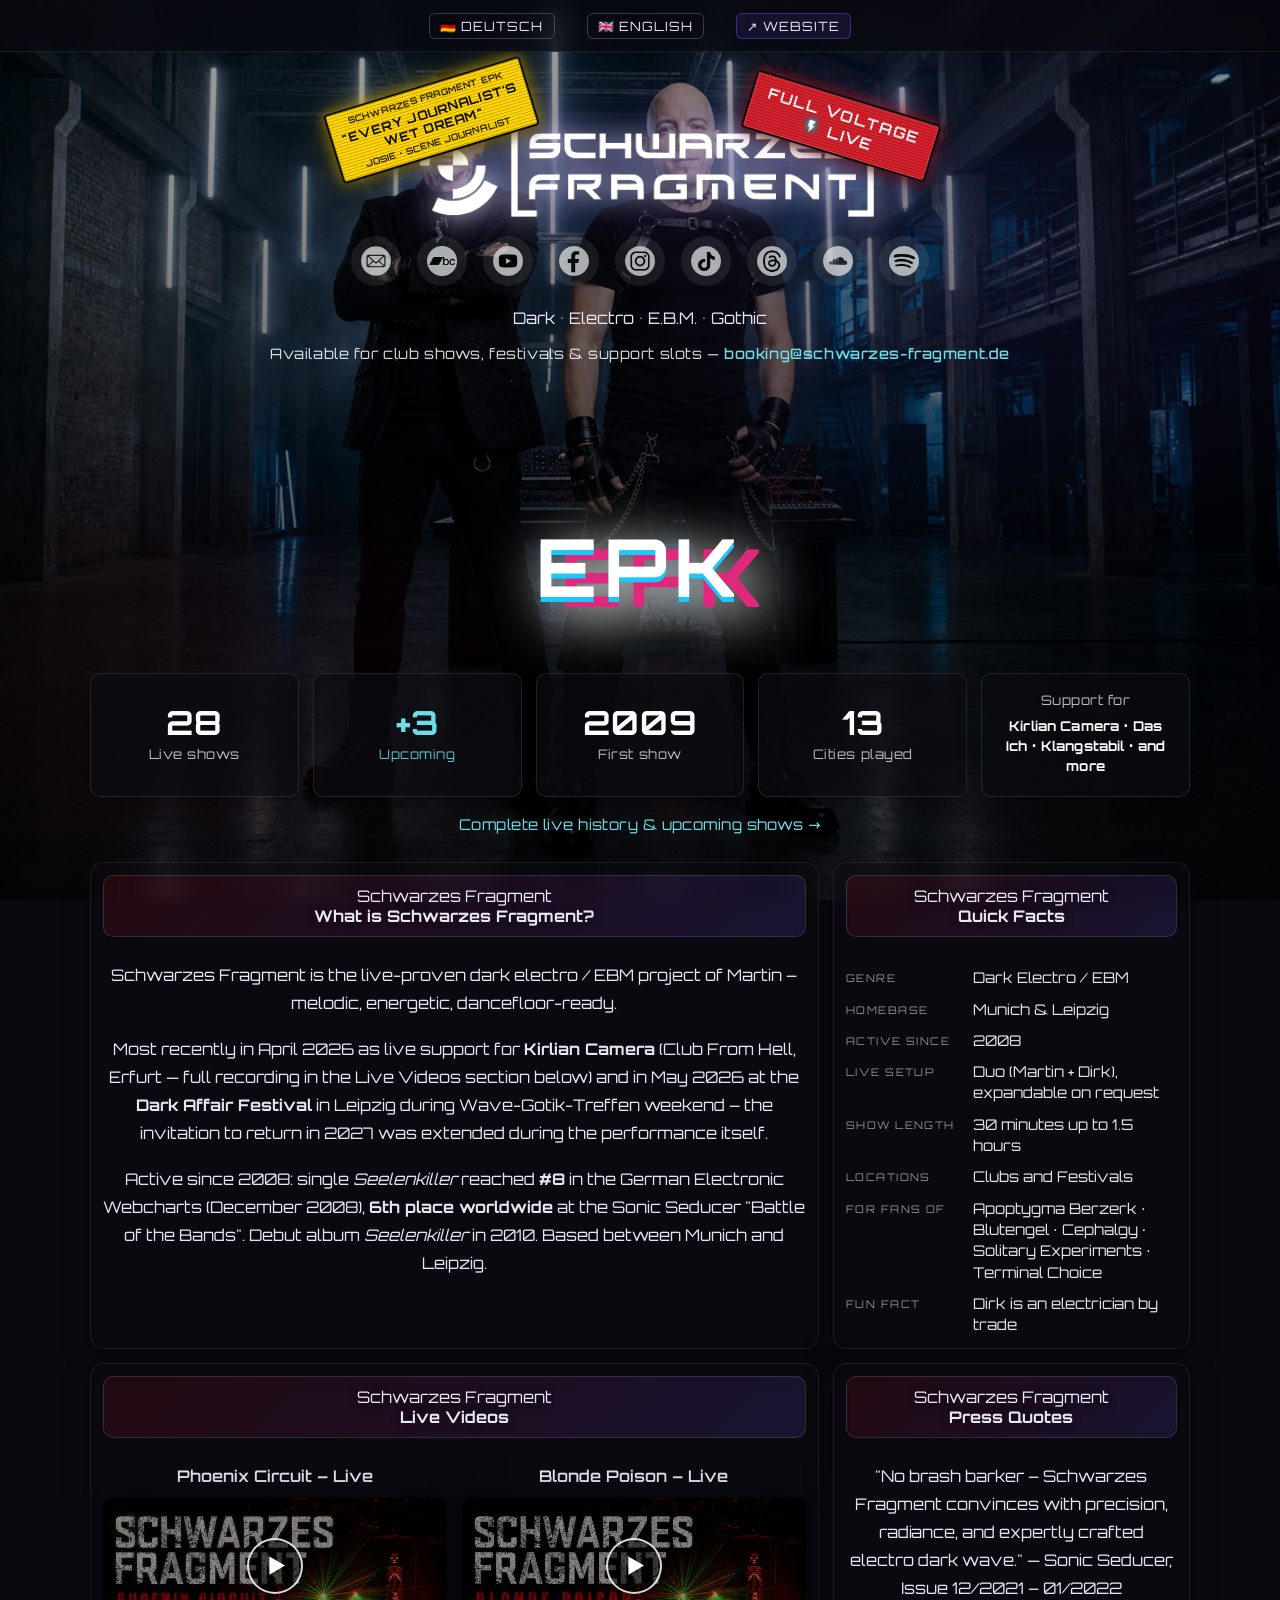
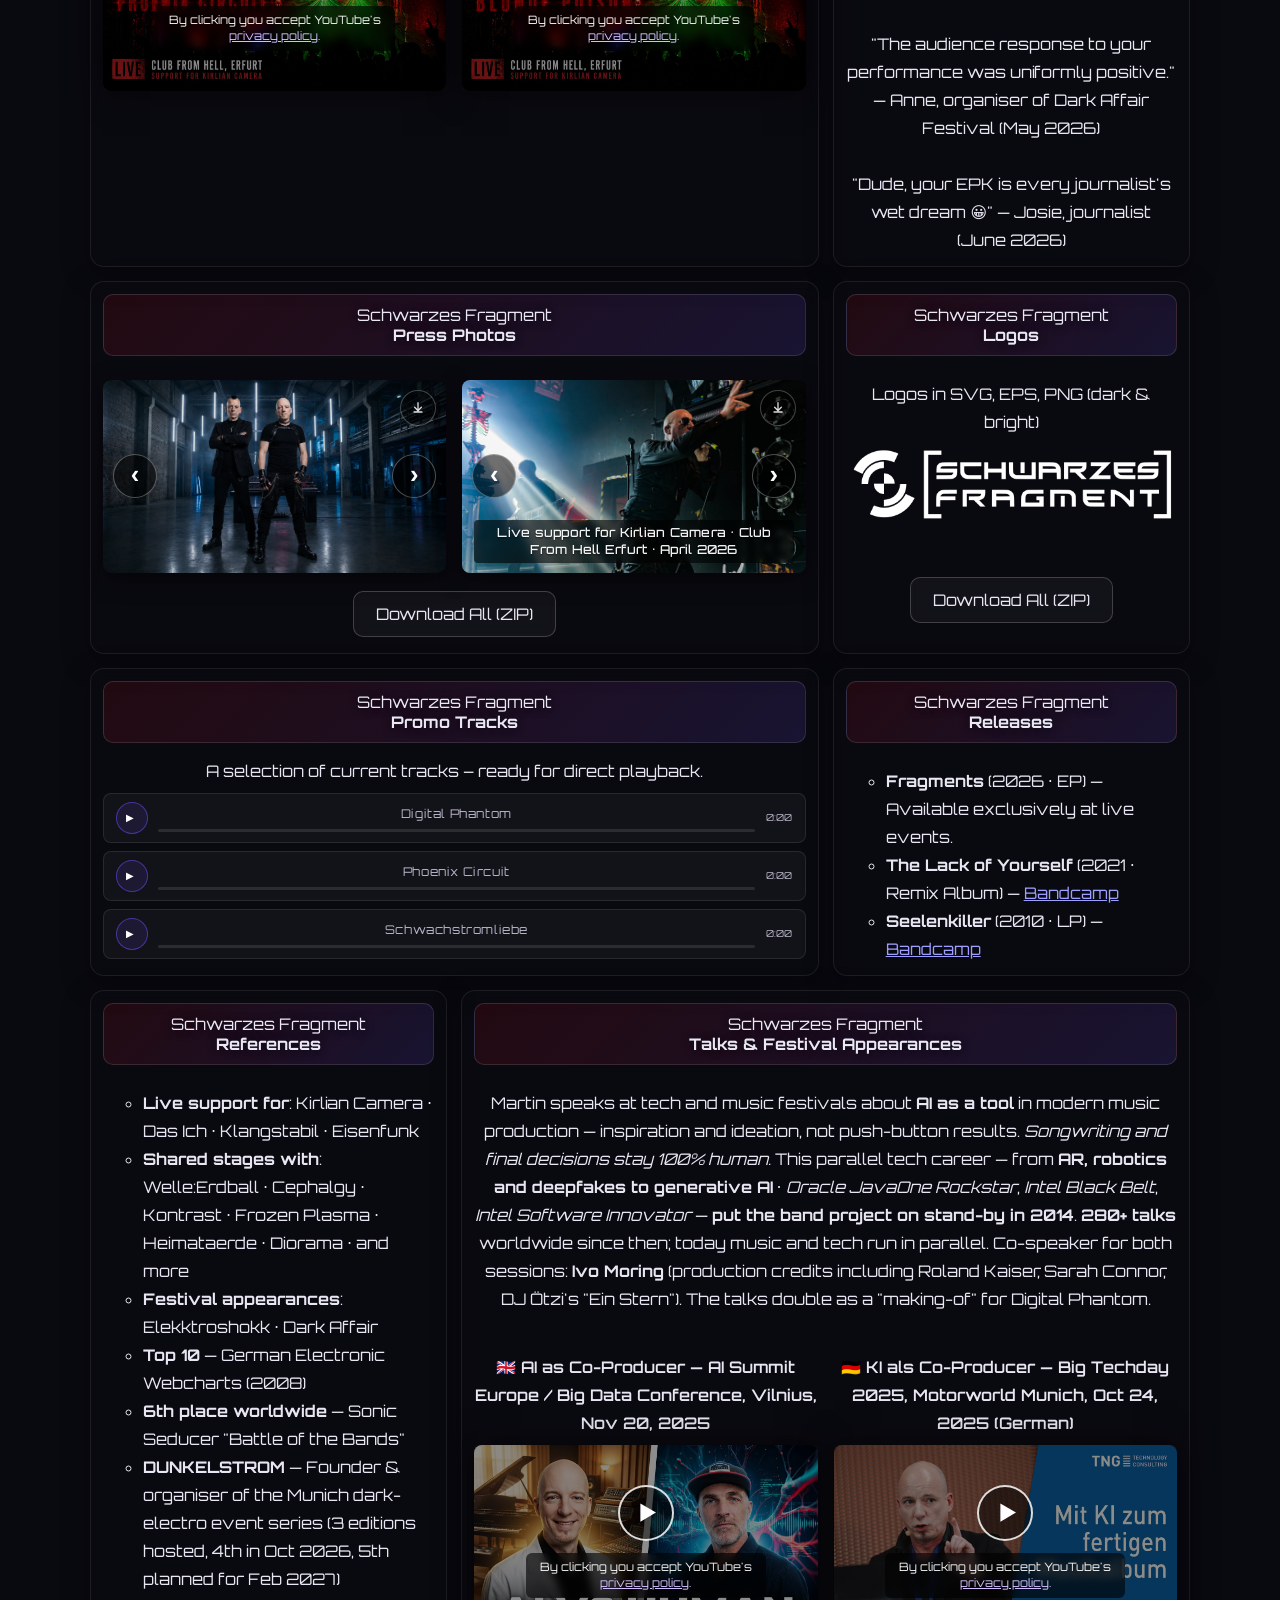
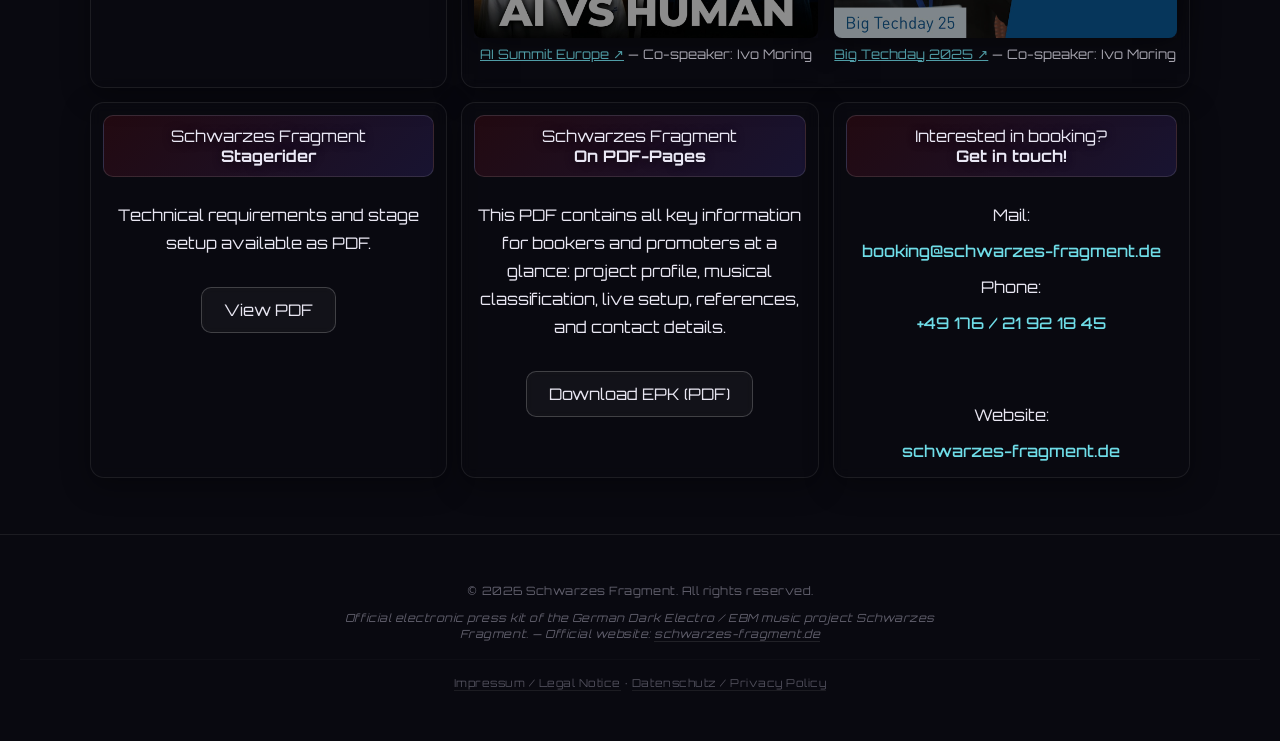
==== commit 193b011b: "footer: link to impressum and datenschutz, drop personal name" ====
--- a/index_en.html
+++ b/index_en.html
@@ -381,8 +381,8 @@
   </header>
   <footer class="site-footer">
     <p class="site-footer__copy">&copy; <script>document.write(new Date().getFullYear())</script> Schwarzes Fragment. All rights reserved.</p>
-    <p class="site-footer__official">Official electronic press kit of Schwarzes Fragment, a German Dark Electro / EBM music project by Martin Förtsch. &mdash; Official website: <a href="https://schwarzes-fragment.de/" target="_blank" rel="noopener noreferrer">schwarzes-fragment.de</a></p>
-    <p class="site-footer__impressum">Imprint: Martin F&ouml;rtsch &mdash; <a href="mailto:info@schwarzes-fragment.de">info@schwarzes-fragment.de</a></p>
+    <p class="site-footer__official">Official electronic press kit of the German Dark Electro / EBM music project Schwarzes Fragment. &mdash; Official website: <a href="https://schwarzes-fragment.de/" target="_blank" rel="noopener noreferrer">schwarzes-fragment.de</a></p>
+    <p class="site-footer__impressum"><a href="https://schwarzes-fragment.de/impressum.html" target="_blank" rel="noopener noreferrer">Impressum / Legal Notice</a> &middot; <a href="https://schwarzes-fragment.de/datenschutz.html" target="_blank" rel="noopener noreferrer">Datenschutz / Privacy Policy</a></p>
   </footer>
   <script>
     document.querySelectorAll('.audio-player').forEach(player => {
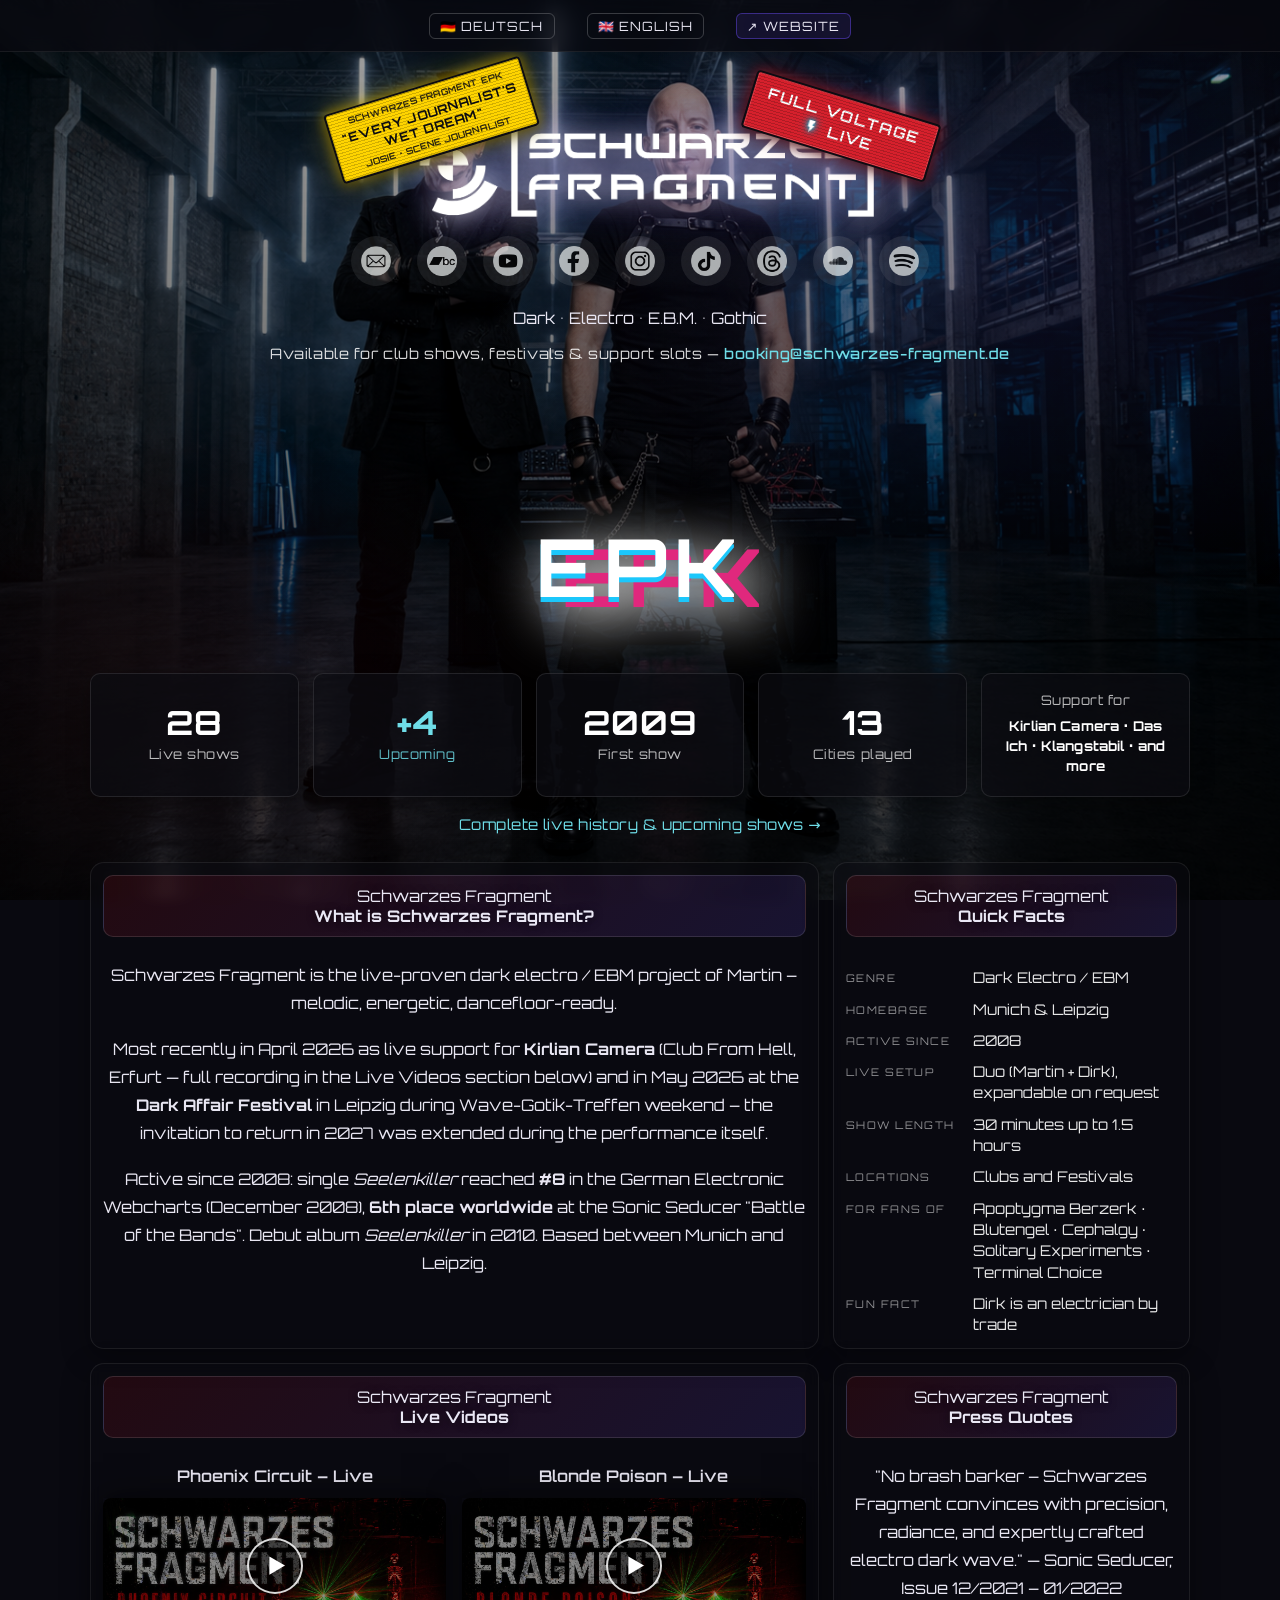
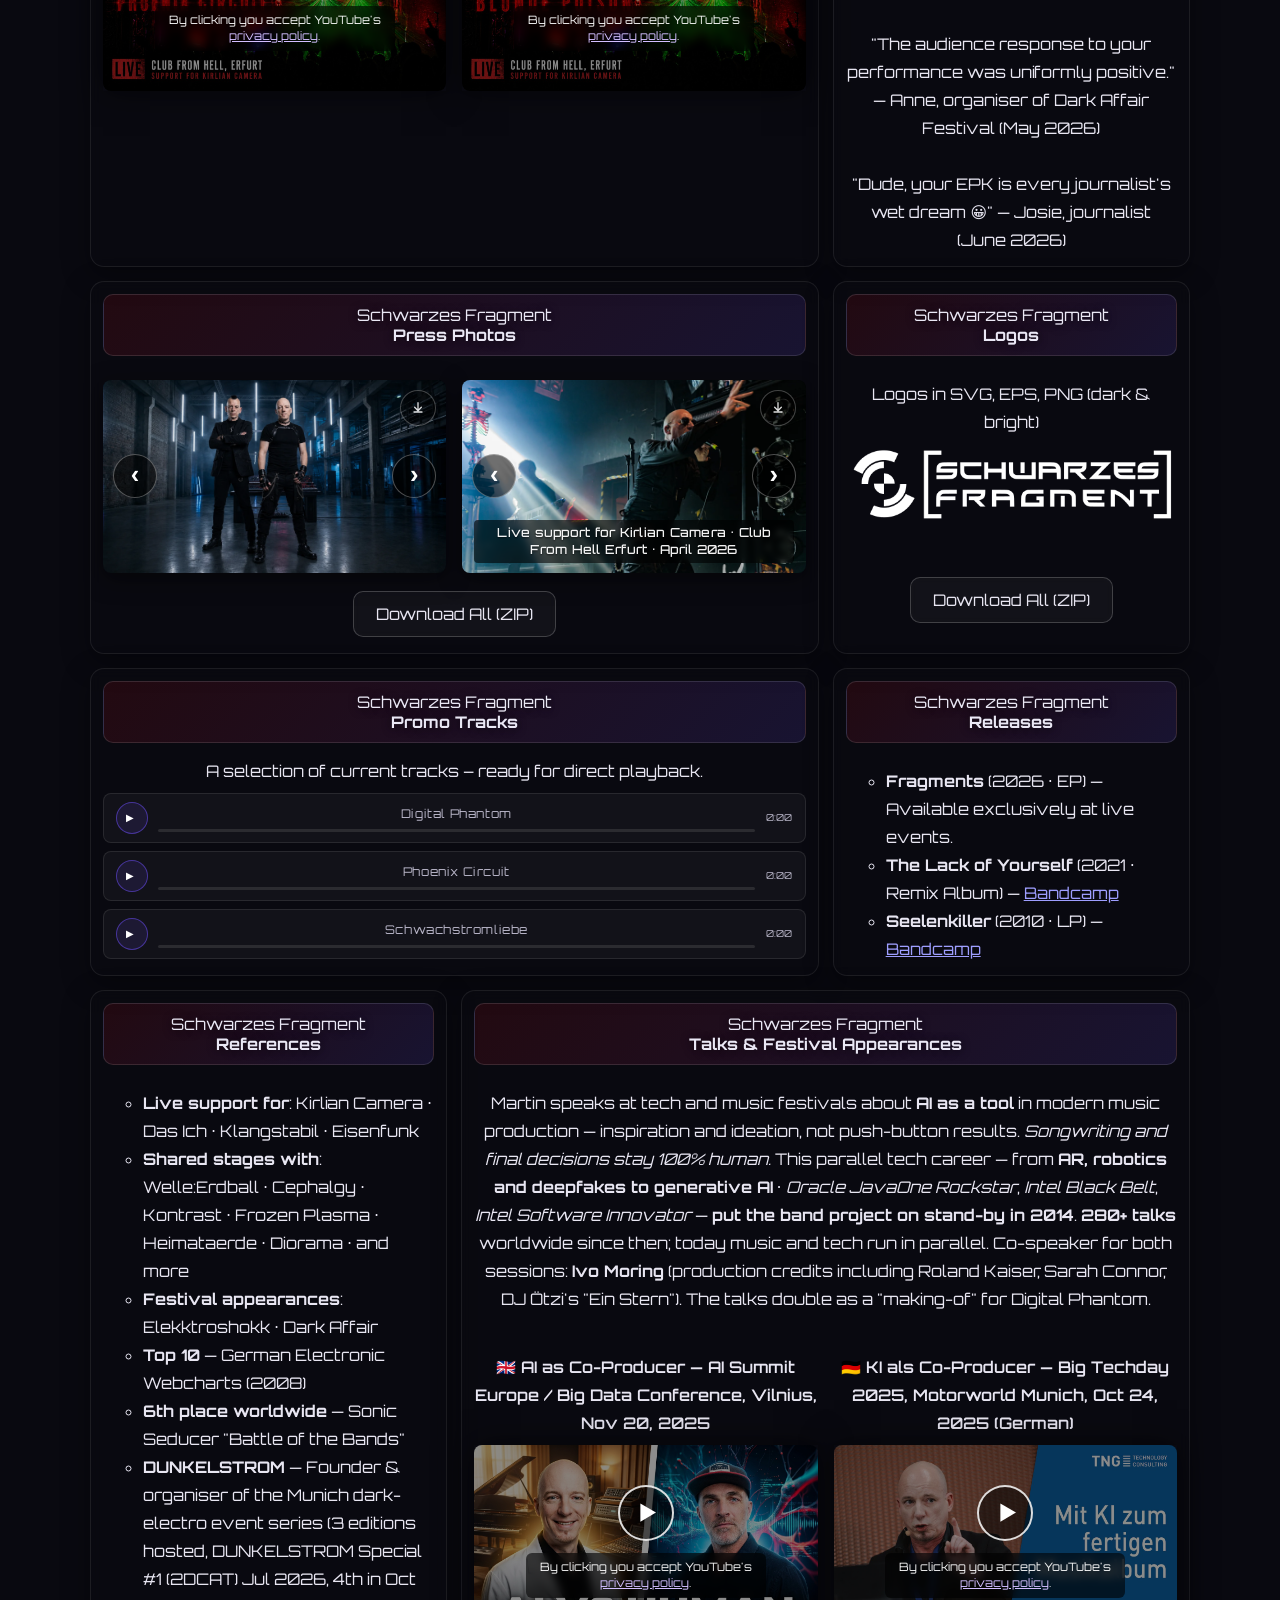
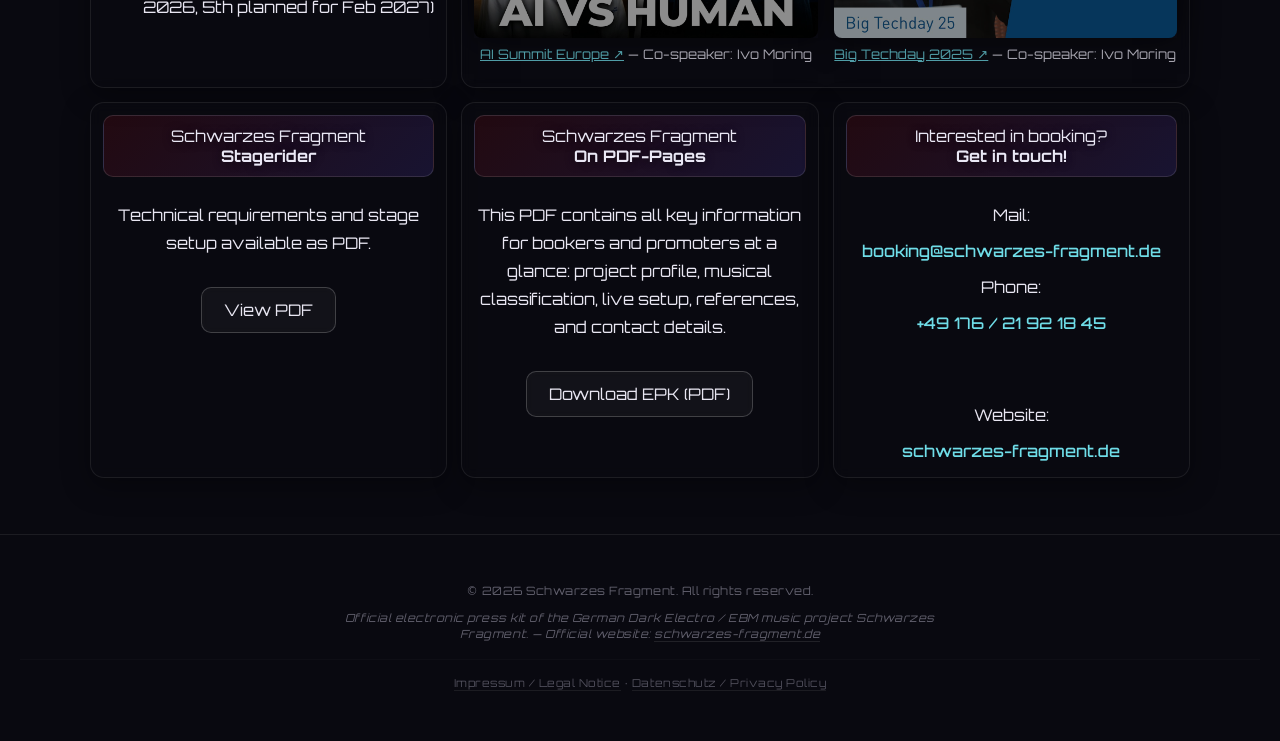
==== commit e24ddb8a: "added new concert" ====
--- a/index_en.html
+++ b/index_en.html
@@ -95,7 +95,7 @@
             <span class="stat-strip__label">Live shows</span>
           </div>
           <a class="stat-strip__item stat-strip__item--upcoming" href="https://schwarzes-fragment.de/live-history.html#upcoming" target="_blank" rel="noopener noreferrer" aria-label="View upcoming live events in the Live History">
-            <span class="stat-strip__num">+3</span>
+            <span class="stat-strip__num">+4</span>
             <span class="stat-strip__label">Upcoming</span>
           </a>
           <div class="stat-strip__item">
@@ -294,7 +294,7 @@
                 <li><strong>Festival appearances</strong>: Elekktroshokk · Dark Affair</li>
                 <li><strong>Top 10</strong> — German Electronic Webcharts (2008)</li>
                 <li><strong>6th place worldwide</strong> — Sonic Seducer "Battle of the Bands"</li>
-                <li><strong>DUNKELSTROM</strong> — Founder &amp; organiser of the Munich dark-electro event series (3 editions hosted, 4th in Oct 2026, 5th planned for Feb 2027)</li>
+                <li><strong>DUNKELSTROM</strong> — Founder &amp; organiser of the Munich dark-electro event series (3 editions hosted, DUNKELSTROM Special #1 (2DCAT) Jul 2026, 4th in Oct 2026, 5th planned for Feb 2027)</li>
               </ul>
             </div>
           </li>
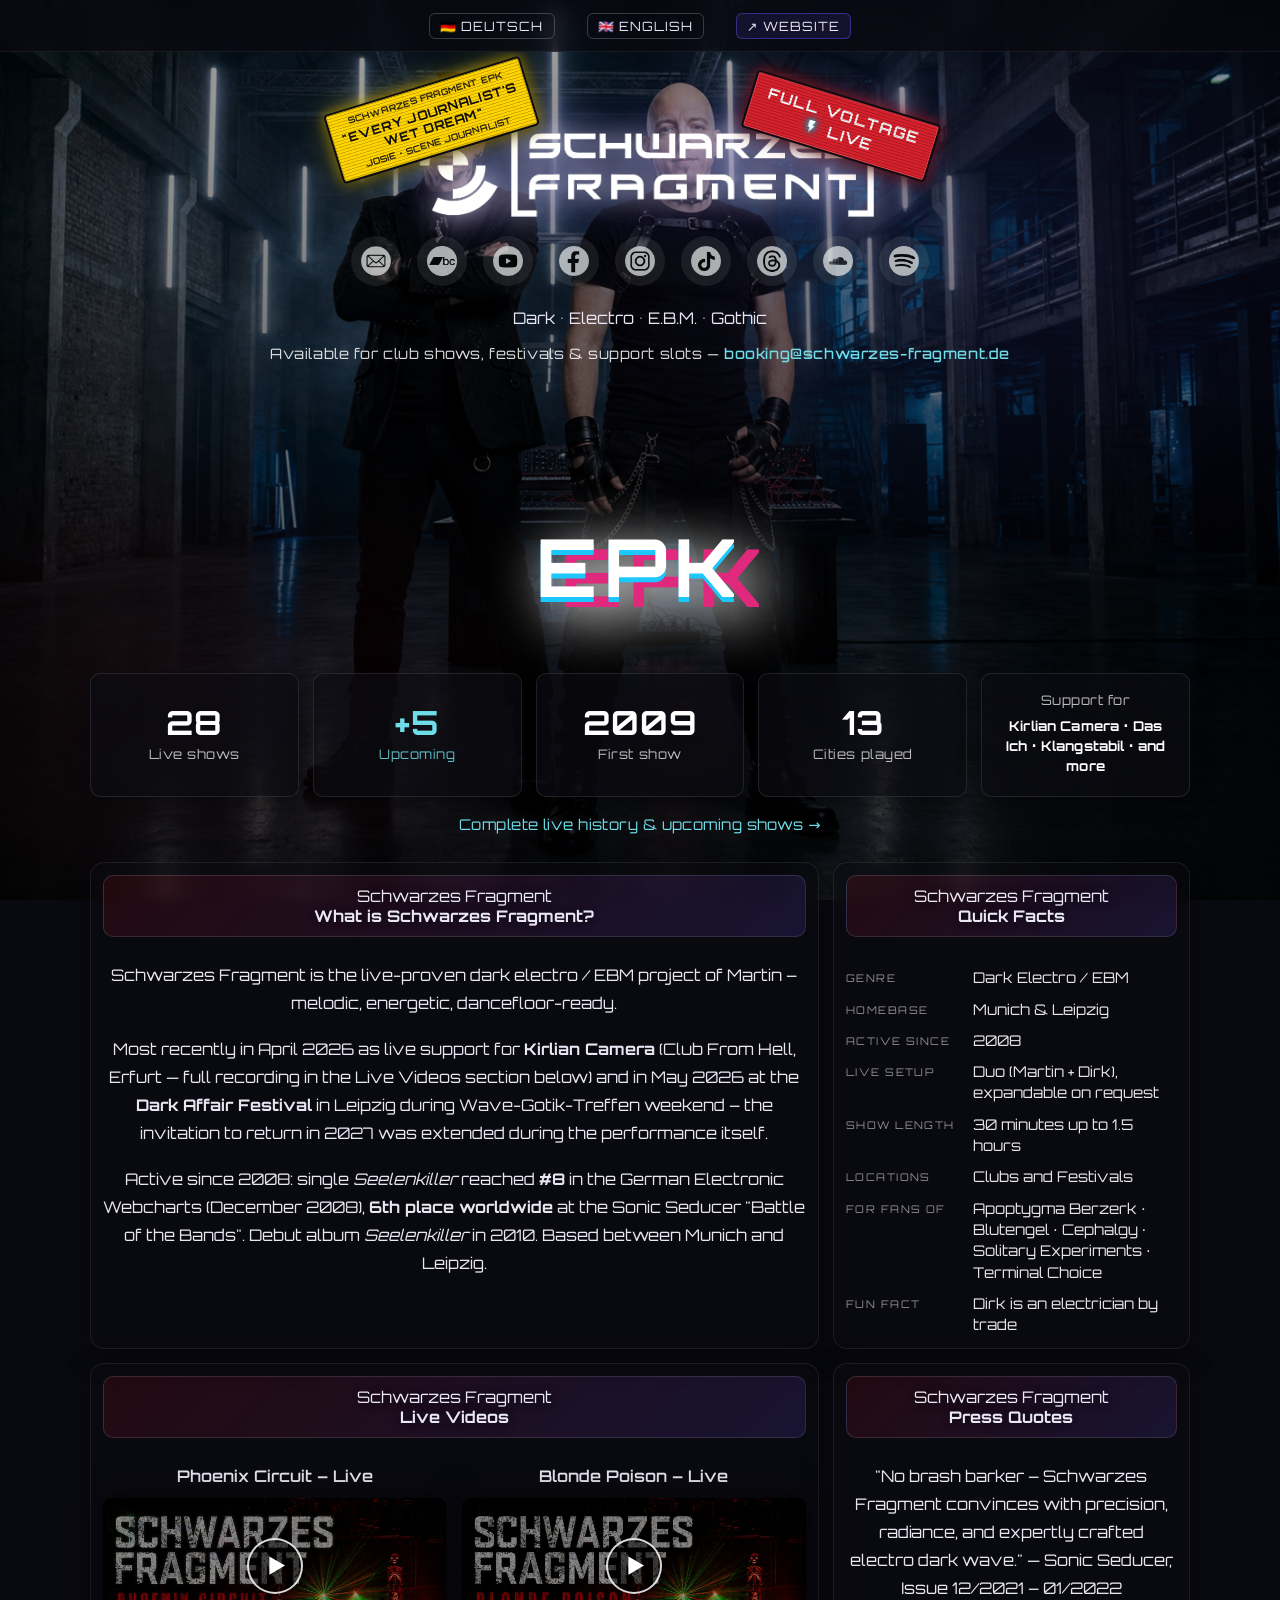
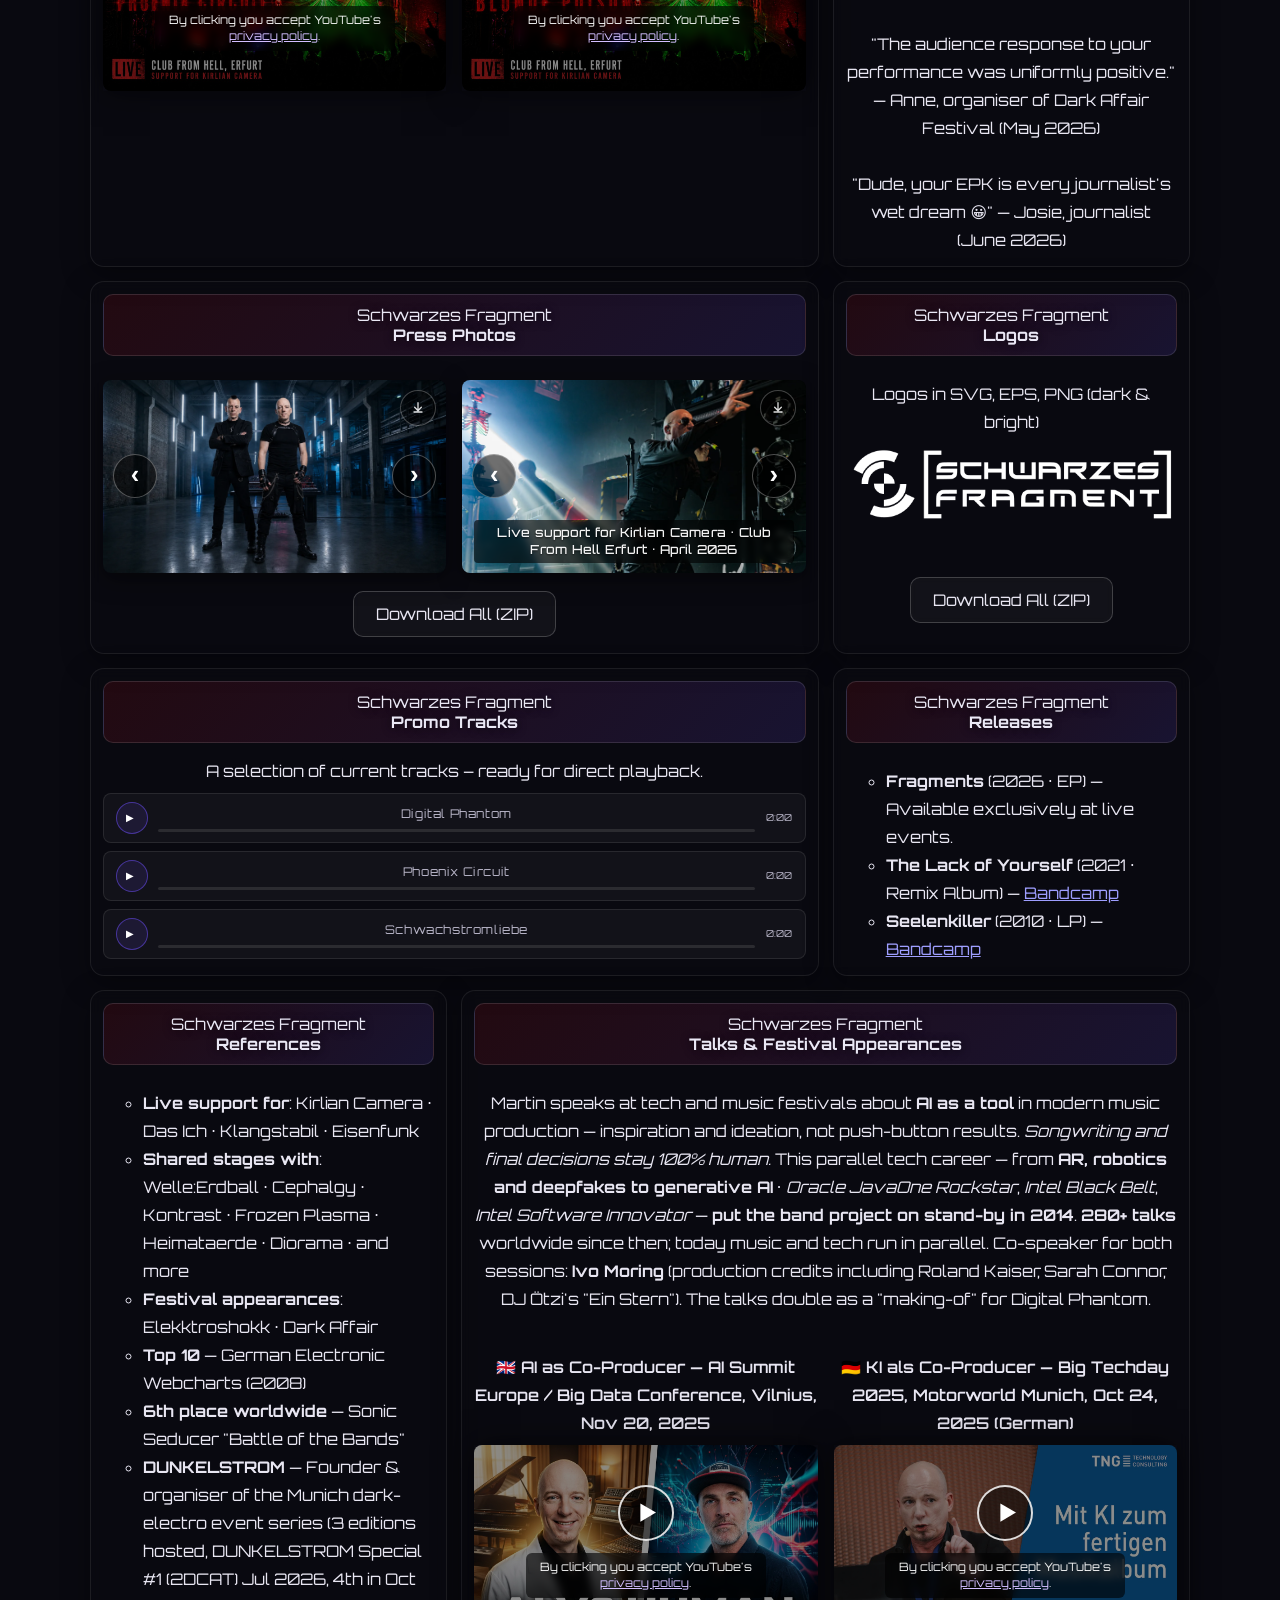
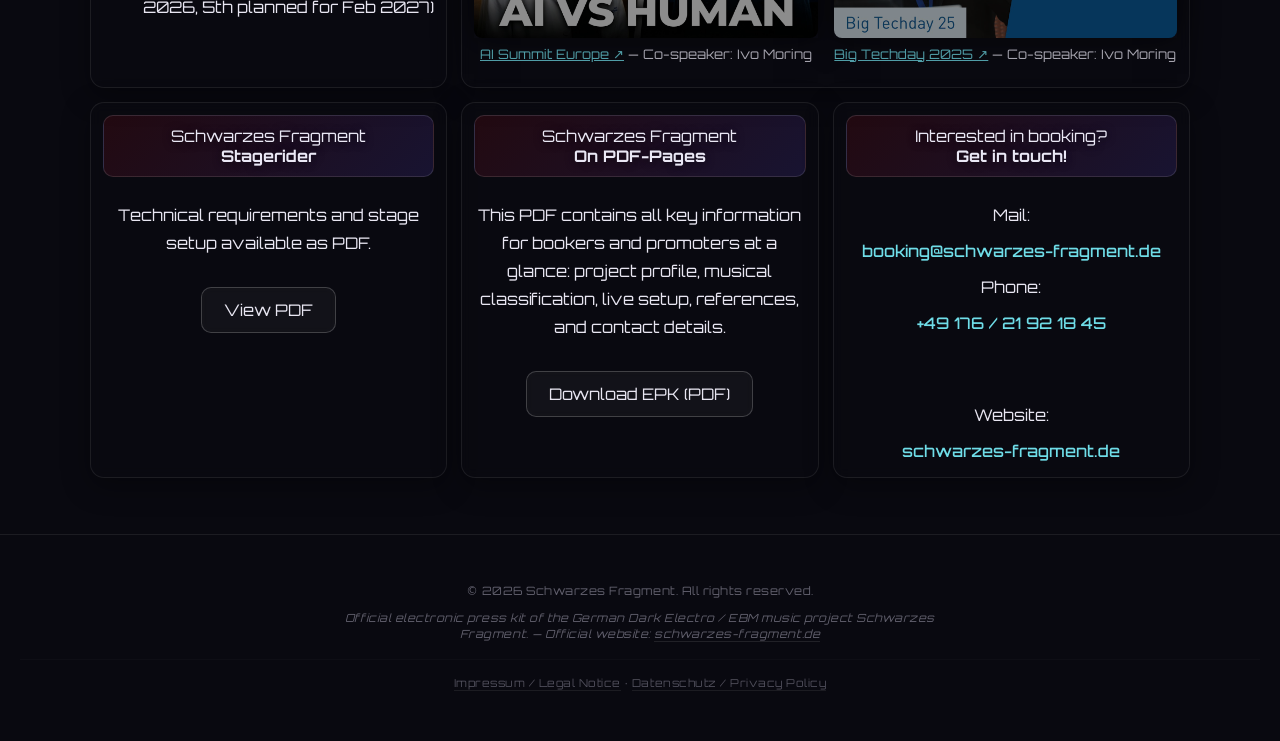
==== commit a819359c: "added new concert date" ====
--- a/index_en.html
+++ b/index_en.html
@@ -95,7 +95,7 @@
             <span class="stat-strip__label">Live shows</span>
           </div>
           <a class="stat-strip__item stat-strip__item--upcoming" href="https://schwarzes-fragment.de/live-history.html#upcoming" target="_blank" rel="noopener noreferrer" aria-label="View upcoming live events in the Live History">
-            <span class="stat-strip__num">+4</span>
+            <span class="stat-strip__num">+5</span>
             <span class="stat-strip__label">Upcoming</span>
           </a>
           <div class="stat-strip__item">
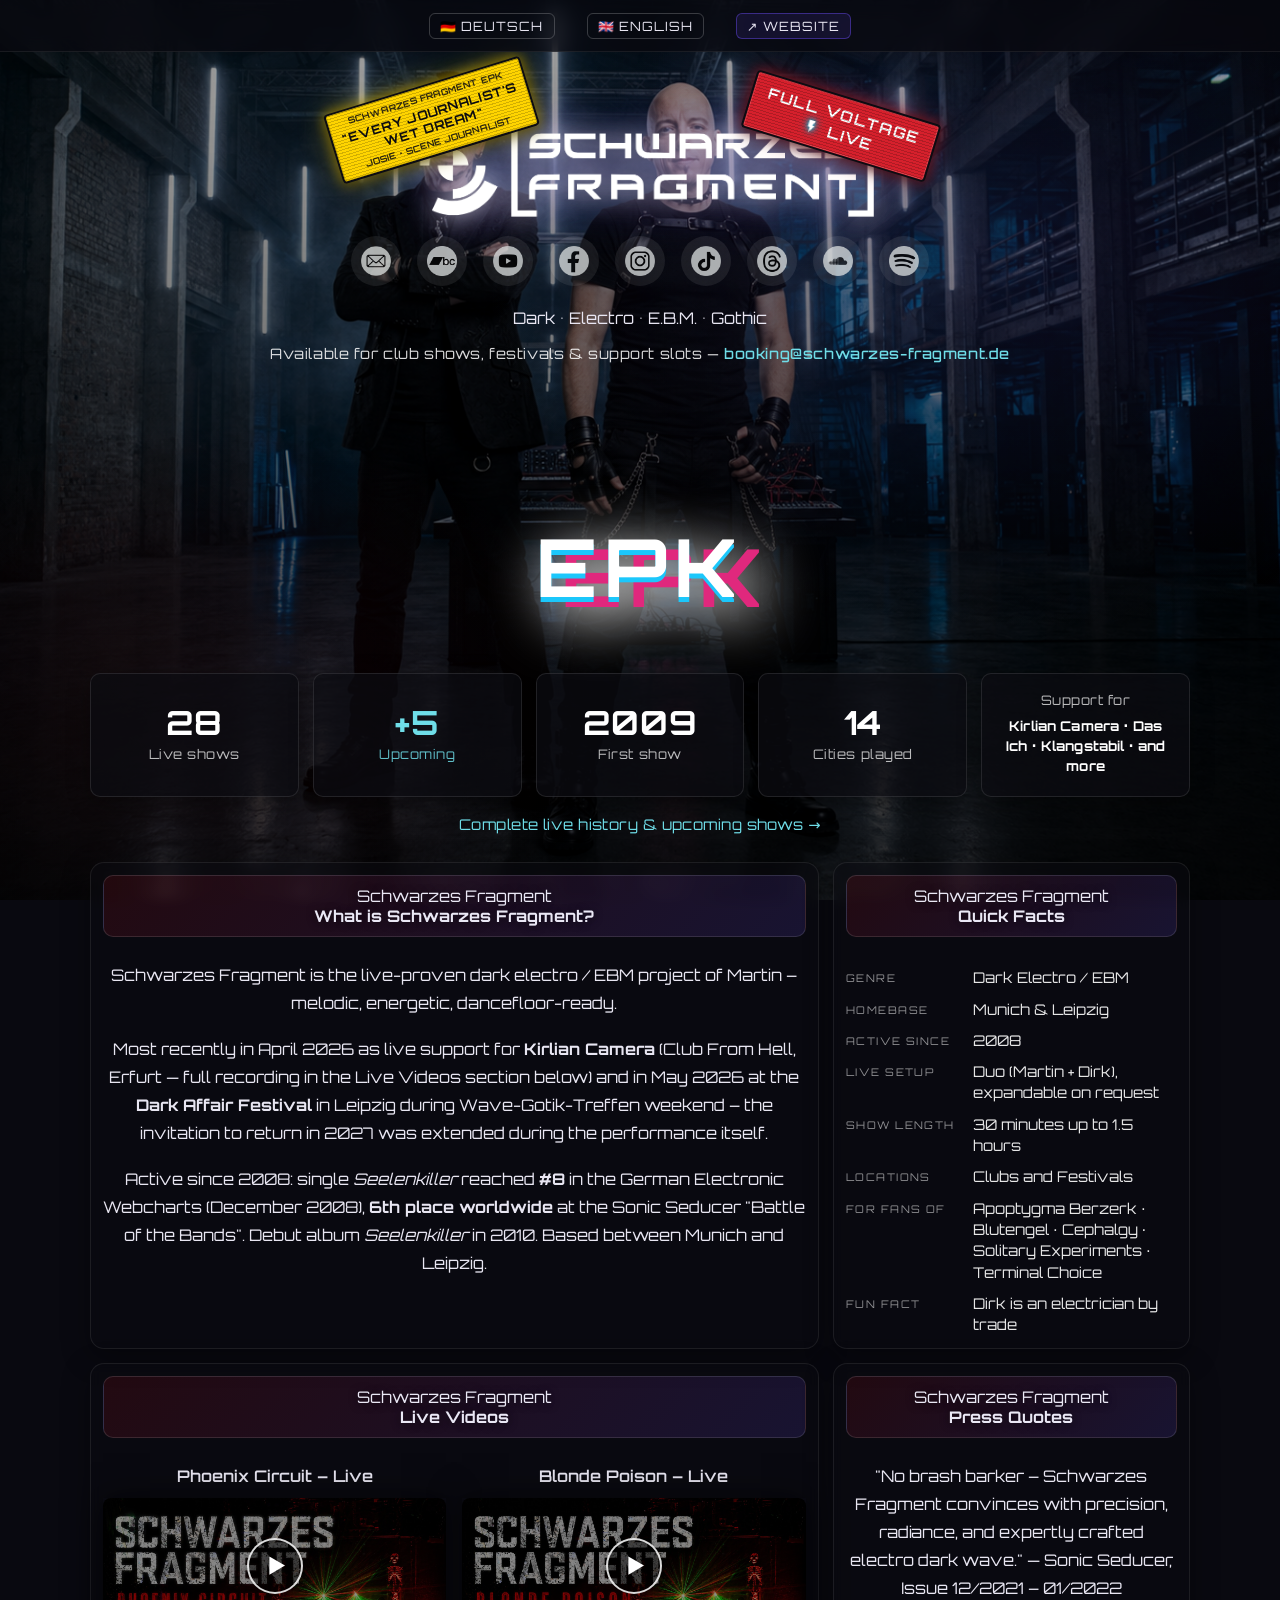
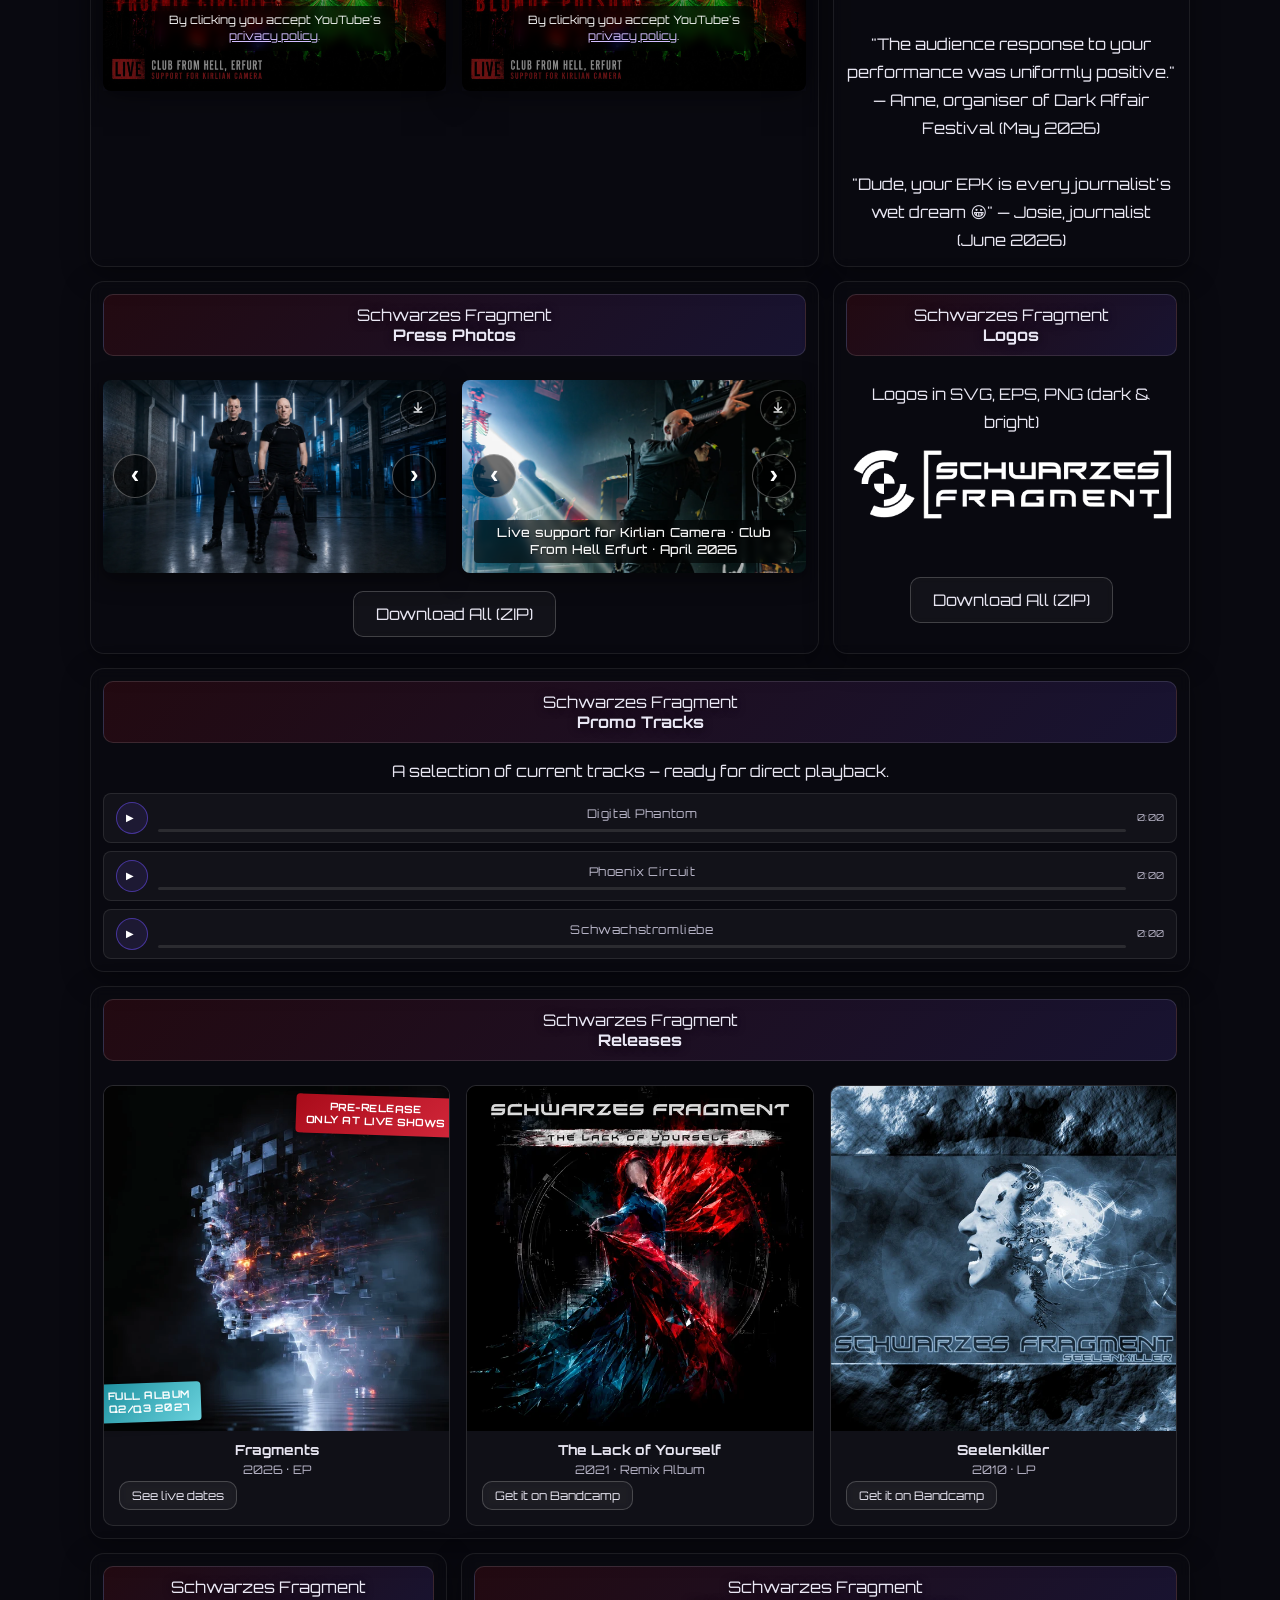
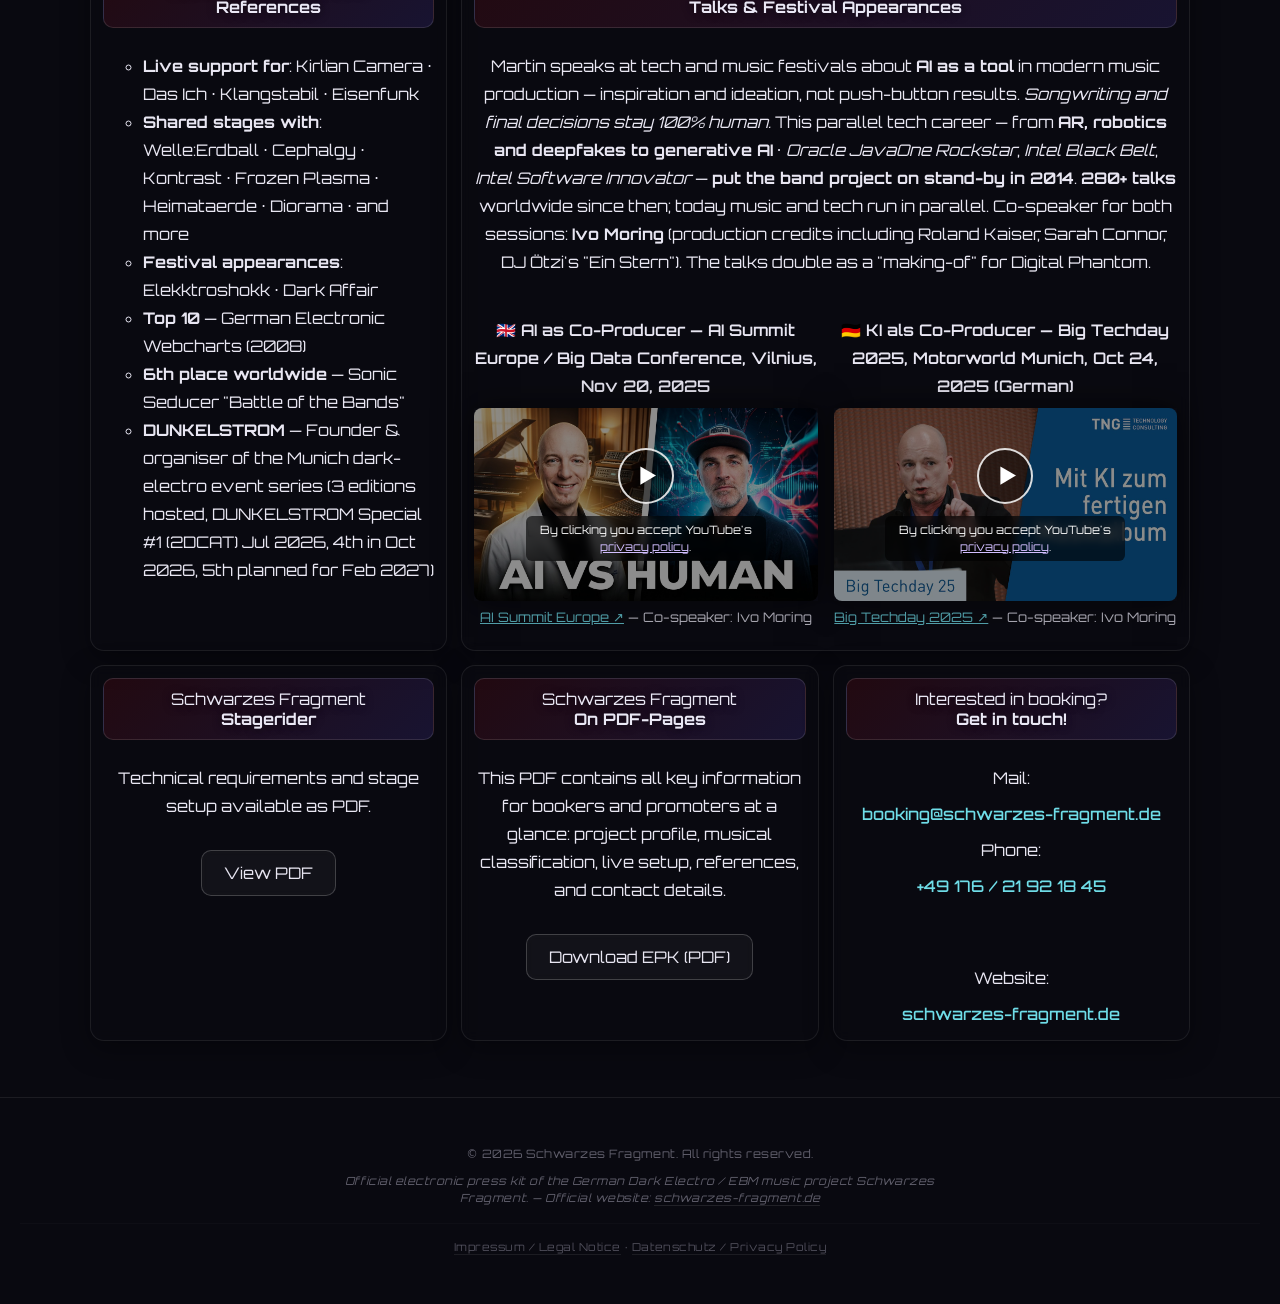
==== commit 592bcf5b: "added an additional sub page" ====
--- a/index_en.html
+++ b/index_en.html
@@ -103,7 +103,7 @@
             <span class="stat-strip__label">First show</span>
           </div>
           <div class="stat-strip__item">
-            <span class="stat-strip__num">13</span>
+            <span class="stat-strip__num">14</span>
             <span class="stat-strip__label">Cities played</span>
           </div>
           <div class="stat-strip__item stat-strip__item--names">
@@ -242,7 +242,7 @@
               All (ZIP)</a>
             </div>
           </li>
-          <li class="gig gig--wide">
+          <li class="gig gig--full">
             <span class="gig__date">Schwarzes Fragment<br>
             <b>Promo Tracks</b></span>
             <div class="track">
@@ -273,15 +273,42 @@
               </div>
             </div>
           </li>
-          <li class="gig">
+          <li class="gig gig--full">
             <span class="gig__date">Schwarzes Fragment<br>
             <b>Releases</b></span>
-            <div class="track" style="margin-top: 10px">
-              <ul style="text-align: left">
-                <li><strong>Fragments</strong> (2026 · EP) — Available exclusively at live events.</li>
-                <li><strong>The Lack of Yourself</strong> (2021 · Remix Album) — <a href="https://schwarzesfragment.bandcamp.com/album/the-lack-of-yourself-the-remix-album" target="_blank" rel="noopener noreferrer">Bandcamp</a></li>
-                <li><strong>Seelenkiller</strong> (2010 · LP) — <a href="https://schwarzesfragment.bandcamp.com/album/seelenkiller" target="_blank" rel="noopener noreferrer">Bandcamp</a></li>
-              </ul>
+            <div class="releases-row">
+              <div class="release-card">
+                <div class="release-card__cover-wrap">
+                  <img src="images/fragments-album-cover.webp" alt="Fragments – Schwarzes Fragment" class="release-card__cover" loading="lazy">
+                  <span class="release-card__sticker">Pre-Release<br>only at live shows</span>
+                  <span class="release-card__sticker release-card__sticker--announce">Full album<br>Q2/Q3 2027</span>
+                </div>
+                <div class="release-card__info">
+                  <h3 class="release-card__title">Fragments</h3>
+                  <p class="release-card__meta">2026 &middot; EP</p>
+                  <a class="btn btn--ghost release-card__btn" href="https://schwarzes-fragment.de/live-history.html" target="_blank" rel="noopener noreferrer">See live dates</a>
+                </div>
+              </div>
+              <div class="release-card">
+                <div class="release-card__cover-wrap">
+                  <img src="images/the-lack-of-yourself-cd-cover.webp" alt="The Lack of Yourself – Schwarzes Fragment" class="release-card__cover" loading="lazy">
+                </div>
+                <div class="release-card__info">
+                  <h3 class="release-card__title">The Lack of Yourself</h3>
+                  <p class="release-card__meta">2021 &middot; Remix Album</p>
+                  <a class="btn btn--ghost release-card__btn" href="https://schwarzesfragment.bandcamp.com/album/the-lack-of-yourself-the-remix-album" target="_blank" rel="noopener noreferrer">Get it on Bandcamp</a>
+                </div>
+              </div>
+              <div class="release-card">
+                <div class="release-card__cover-wrap">
+                  <img src="images/seelenkiller-cd-cover.webp" alt="Seelenkiller – Schwarzes Fragment" class="release-card__cover" loading="lazy">
+                </div>
+                <div class="release-card__info">
+                  <h3 class="release-card__title">Seelenkiller</h3>
+                  <p class="release-card__meta">2010 &middot; LP</p>
+                  <a class="btn btn--ghost release-card__btn" href="https://schwarzesfragment.bandcamp.com/album/seelenkiller" target="_blank" rel="noopener noreferrer">Get it on Bandcamp</a>
+                </div>
+              </div>
             </div>
           </li>
           <li class="gig">
--- a/styles/styles.css
+++ b/styles/styles.css
@@ -445,6 +445,12 @@
 @media (max-width: 700px) {
 	.gig--wide { grid-column: span 1; }
 }
+/* Card – full variant: spans the entire grid row (all auto-fit columns),
+   for cards whose inner content (3 audio players, 3 release cards) wants
+   the full row width rather than the fixed 2-column span of .gig--wide. */
+.gig--full {
+	grid-column: 1 / -1;
+}
 
 /* Two videos / carousels side-by-side inside a wide card;
    auto-stacks below ~760px viewport. */
@@ -467,6 +473,84 @@
 /* Carousels carry their own top margin; reset when laid out side-by-side. */
 .video-row > .carousel,
 .video-row > .carousel--live { margin-top: 0; }
+
+/* Three release covers side-by-side inside the wide Releases card;
+   auto-stacks below ~460px viewport. */
+.releases-row {
+	display: grid;
+	grid-template-columns: repeat(auto-fit, minmax(190px, 1fr));
+	gap: 16px;
+	margin-top: 10px;
+}
+.release-card {
+	display: flex;
+	flex-direction: column;
+	border-radius: 10px;
+	overflow: hidden;
+	background: rgba(255,255,255,.03);
+	border: 1px solid rgba(255,255,255,.1);
+}
+.release-card__cover-wrap {
+	position: relative;
+	aspect-ratio: 1 / 1;
+}
+.release-card__cover {
+	width: 100%;
+	height: 100%;
+	object-fit: cover;
+	display: block;
+}
+.release-card__sticker,
+a.release-card__sticker {
+	position: absolute;
+	top: 10px;
+	right: -6px;
+	background: linear-gradient(135deg, rgba(178,12,27,.95), rgba(220,40,60,.95));
+	color: #fff;
+	font-size: .64rem;
+	font-weight: 700;
+	letter-spacing: .05em;
+	text-transform: uppercase;
+	line-height: 1.3;
+	text-align: center;
+	padding: 6px 10px;
+	border-radius: 4px 0 0 4px;
+	box-shadow: -3px 3px 10px rgba(0,0,0,.45);
+	transform: rotate(2deg);
+}
+.release-card__sticker--announce {
+	top: auto;
+	right: auto;
+	bottom: 10px;
+	left: -6px;
+	background: linear-gradient(135deg, rgba(30,150,166,.95), rgba(111,221,232,.95));
+	border-radius: 0 4px 4px 0;
+	box-shadow: 3px 3px 10px rgba(0,0,0,.45);
+	transform: rotate(-2deg);
+}
+.release-card__info {
+	padding: 10px 12px 12px;
+	display: flex;
+	flex-direction: column;
+	gap: 4px;
+	flex: 1;
+}
+.release-card__title {
+	font-size: .86rem;
+	margin: 0;
+	color: var(--ink);
+}
+.release-card__meta {
+	font-size: .74rem;
+	margin: 0;
+	color: var(--muted);
+}
+.release-card__btn {
+	margin-top: auto;
+	align-self: flex-start;
+	font-size: .74rem;
+	padding: 6px 12px;
+}
 
 /* Card – gläsern & kompakt */
  .gig{
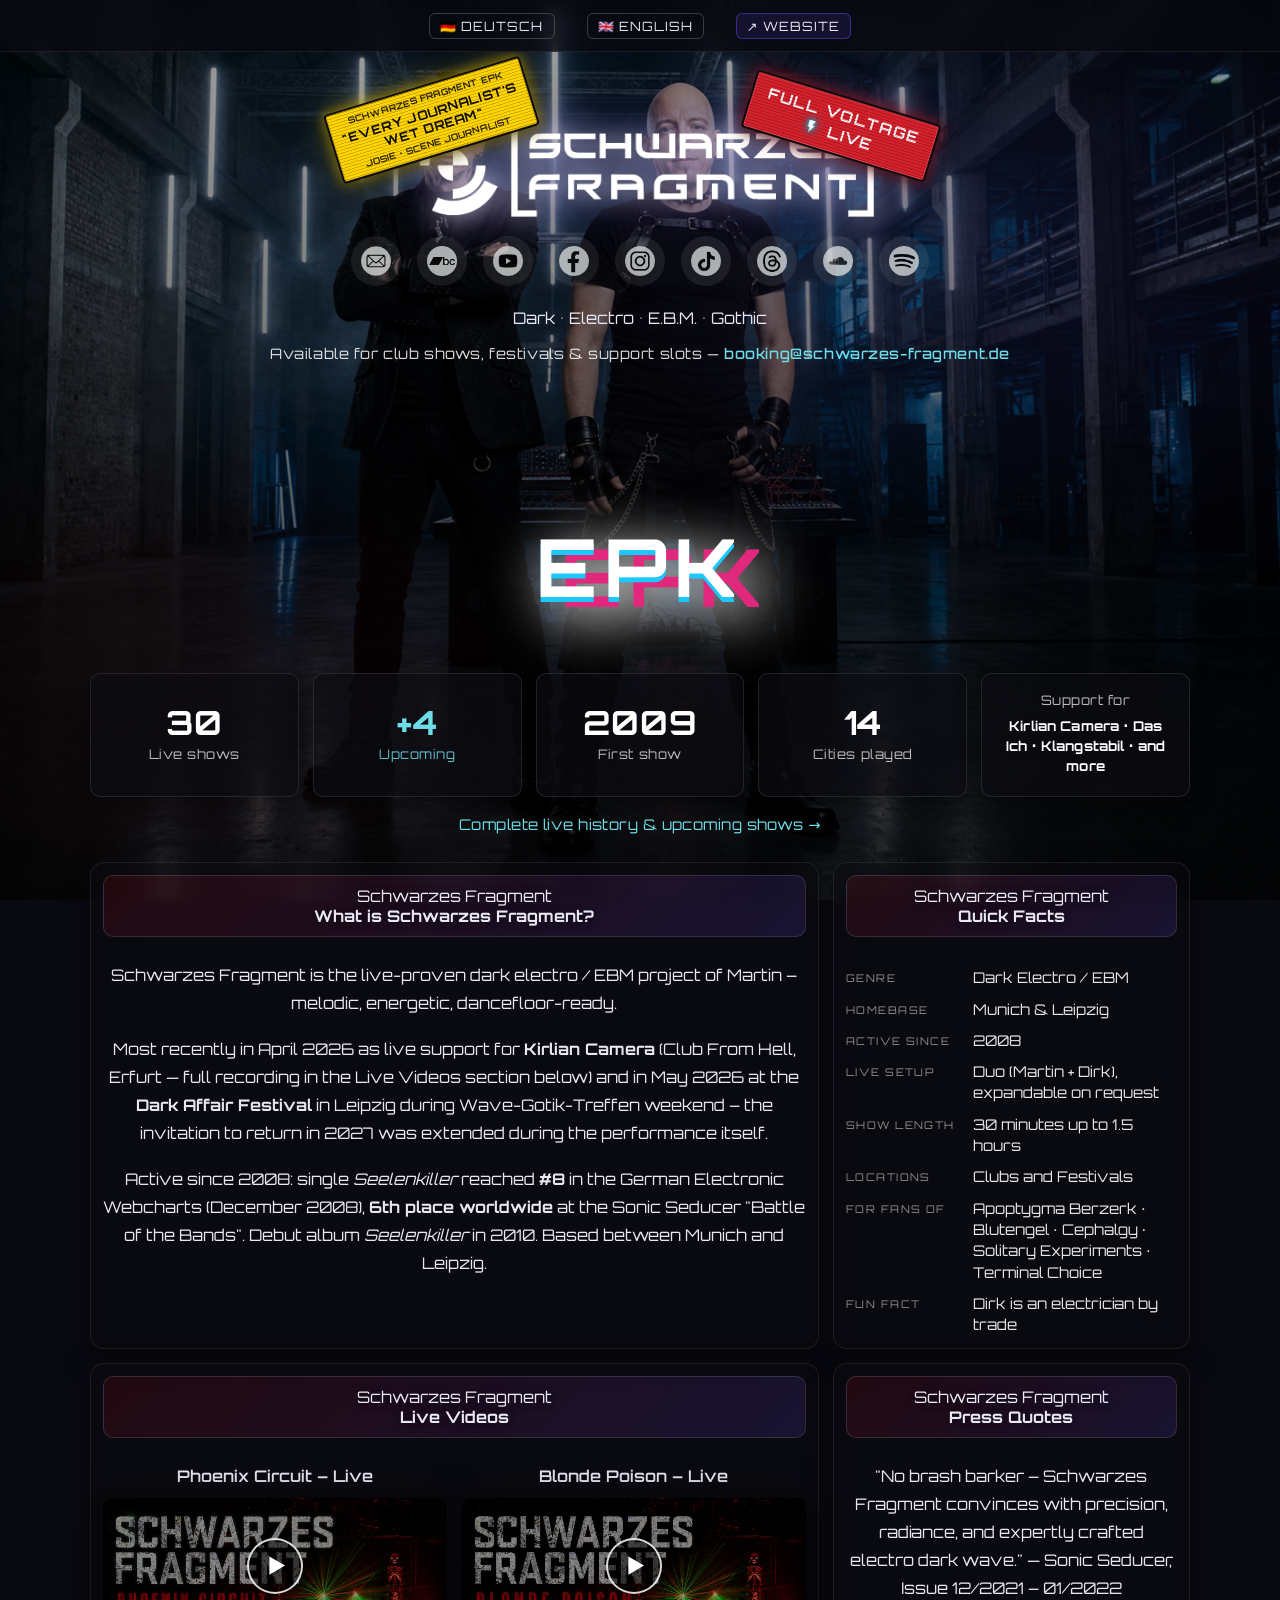
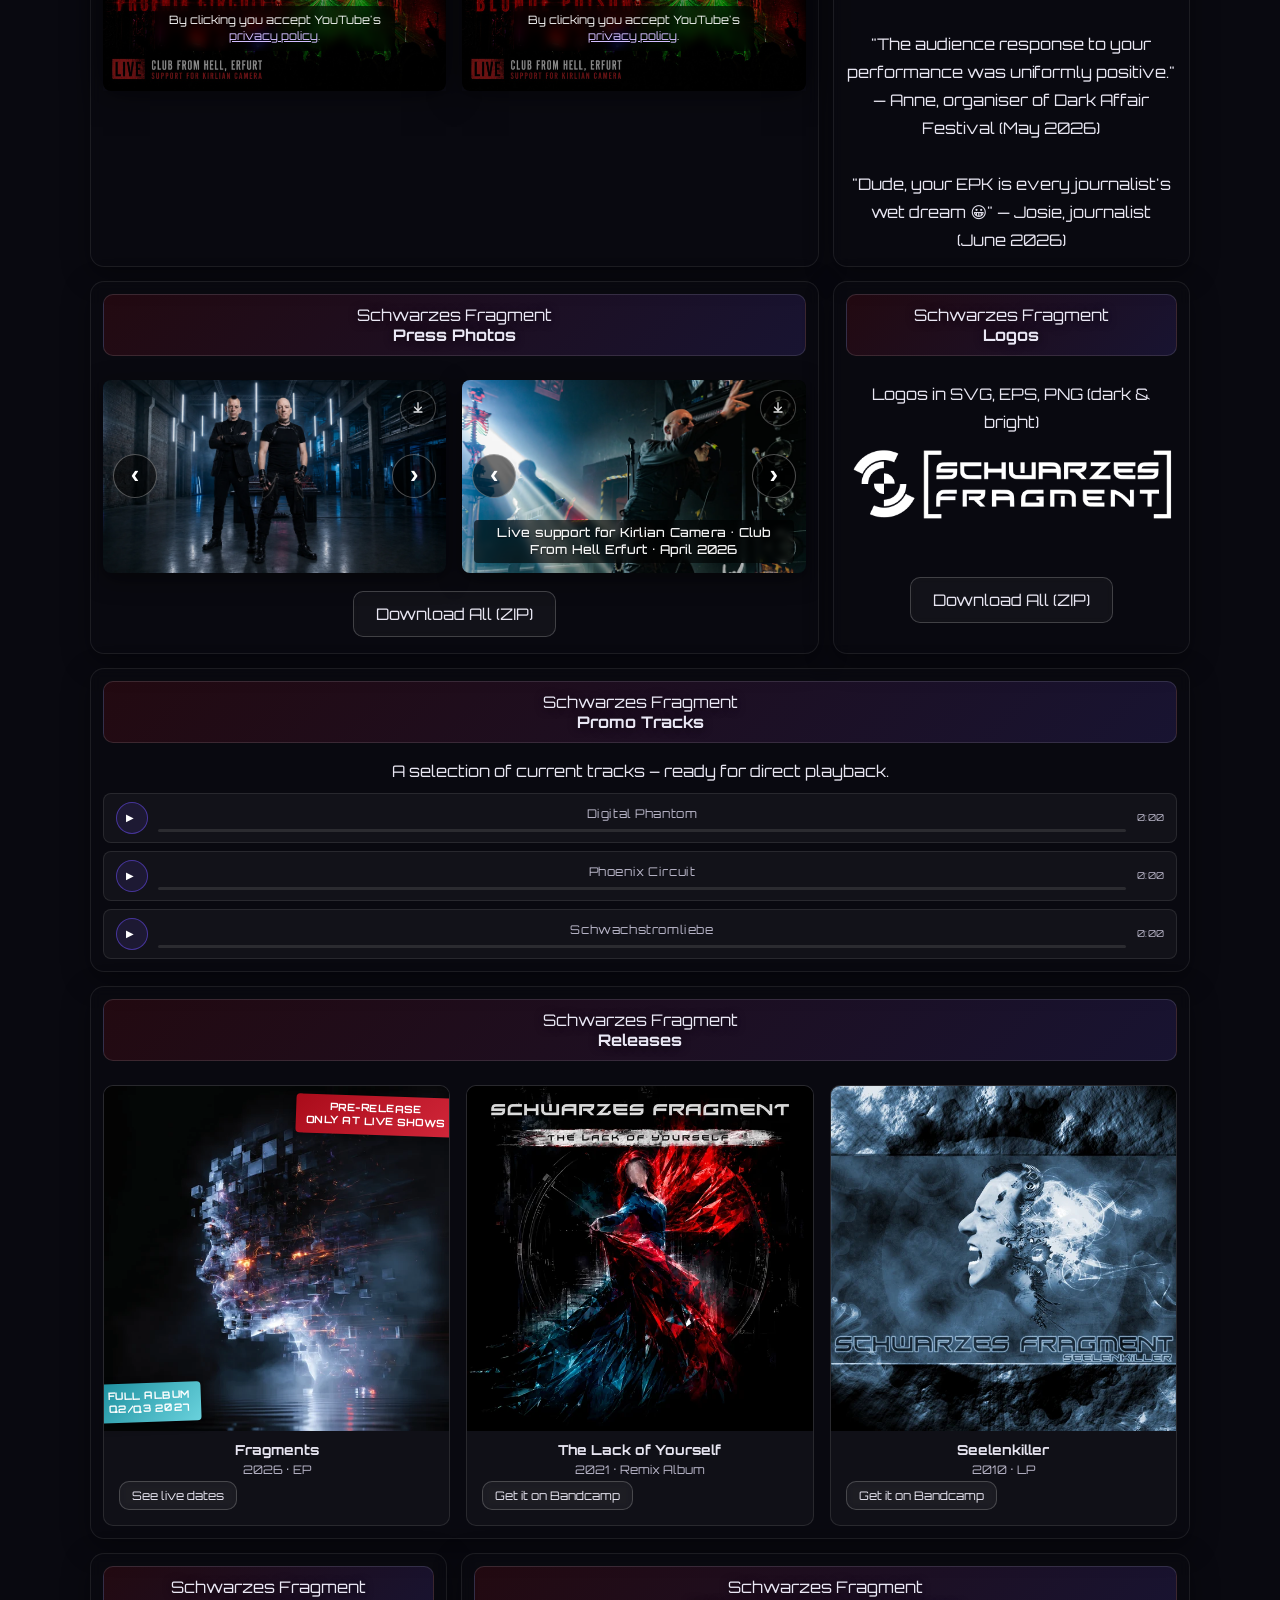
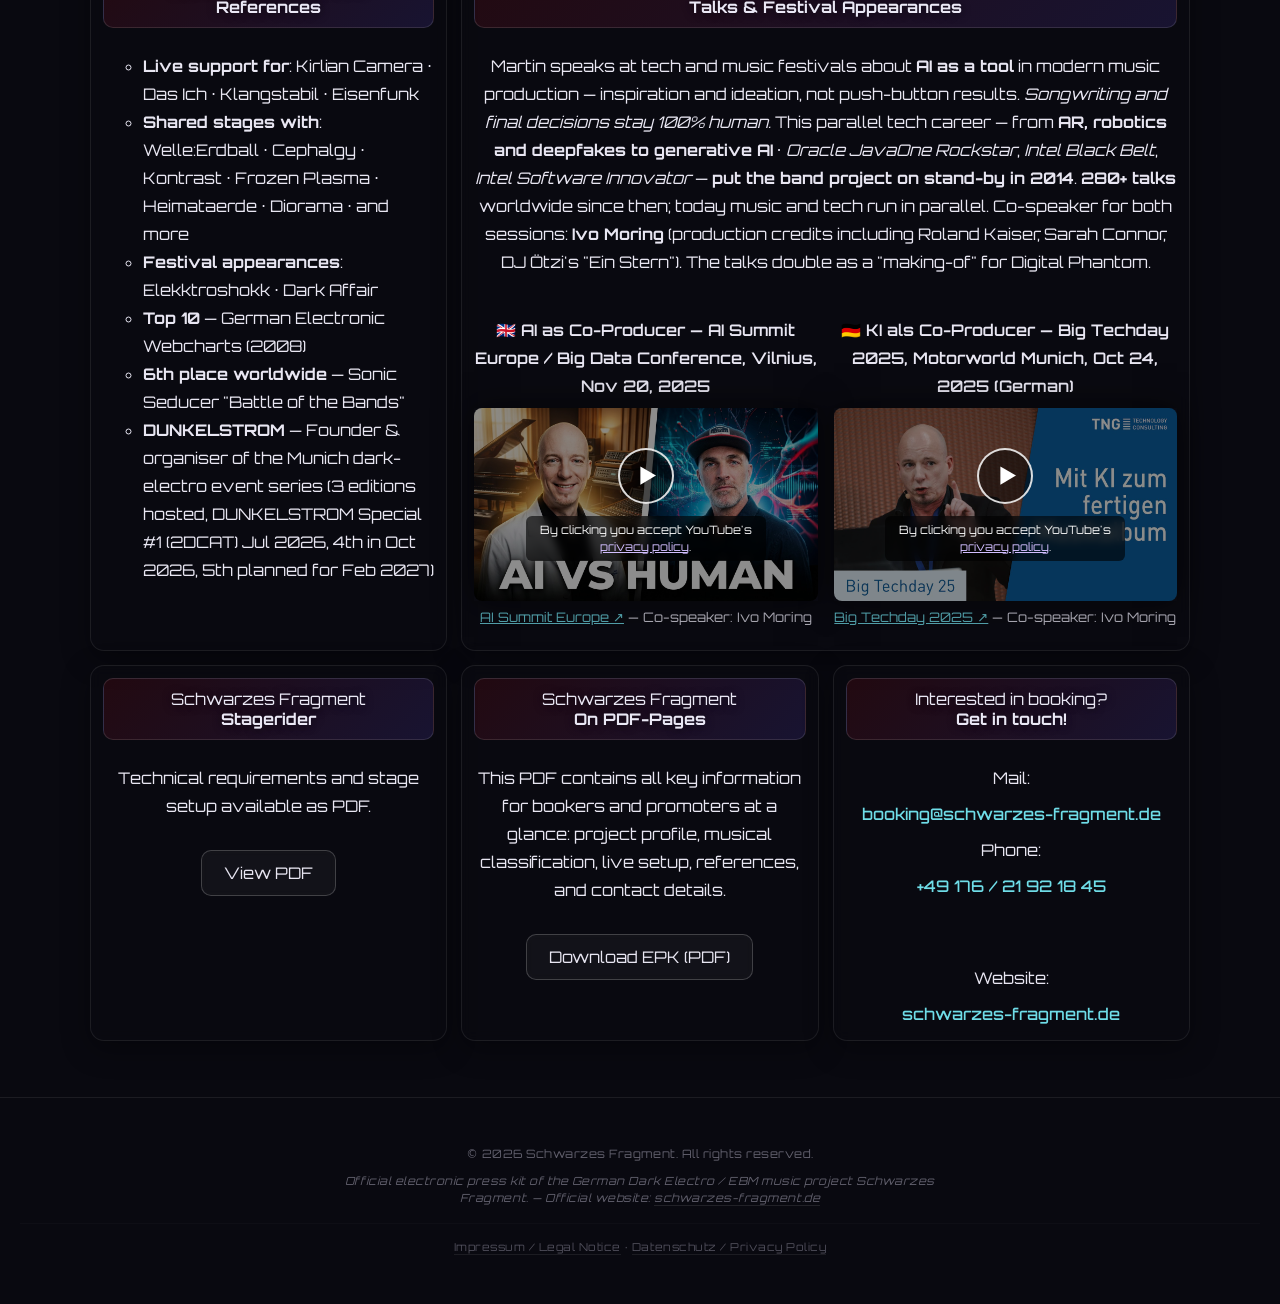
==== commit a94c00d2: "new concert dates" ====
--- a/index_en.html
+++ b/index_en.html
@@ -91,11 +91,11 @@
 
         <div class="stat-strip" aria-label="Live track record">
           <div class="stat-strip__item">
-            <span class="stat-strip__num">28</span>
+            <span class="stat-strip__num">30</span>
             <span class="stat-strip__label">Live shows</span>
           </div>
           <a class="stat-strip__item stat-strip__item--upcoming" href="https://schwarzes-fragment.de/live-history.html#upcoming" target="_blank" rel="noopener noreferrer" aria-label="View upcoming live events in the Live History">
-            <span class="stat-strip__num">+5</span>
+            <span class="stat-strip__num">+4</span>
             <span class="stat-strip__label">Upcoming</span>
           </a>
           <div class="stat-strip__item">
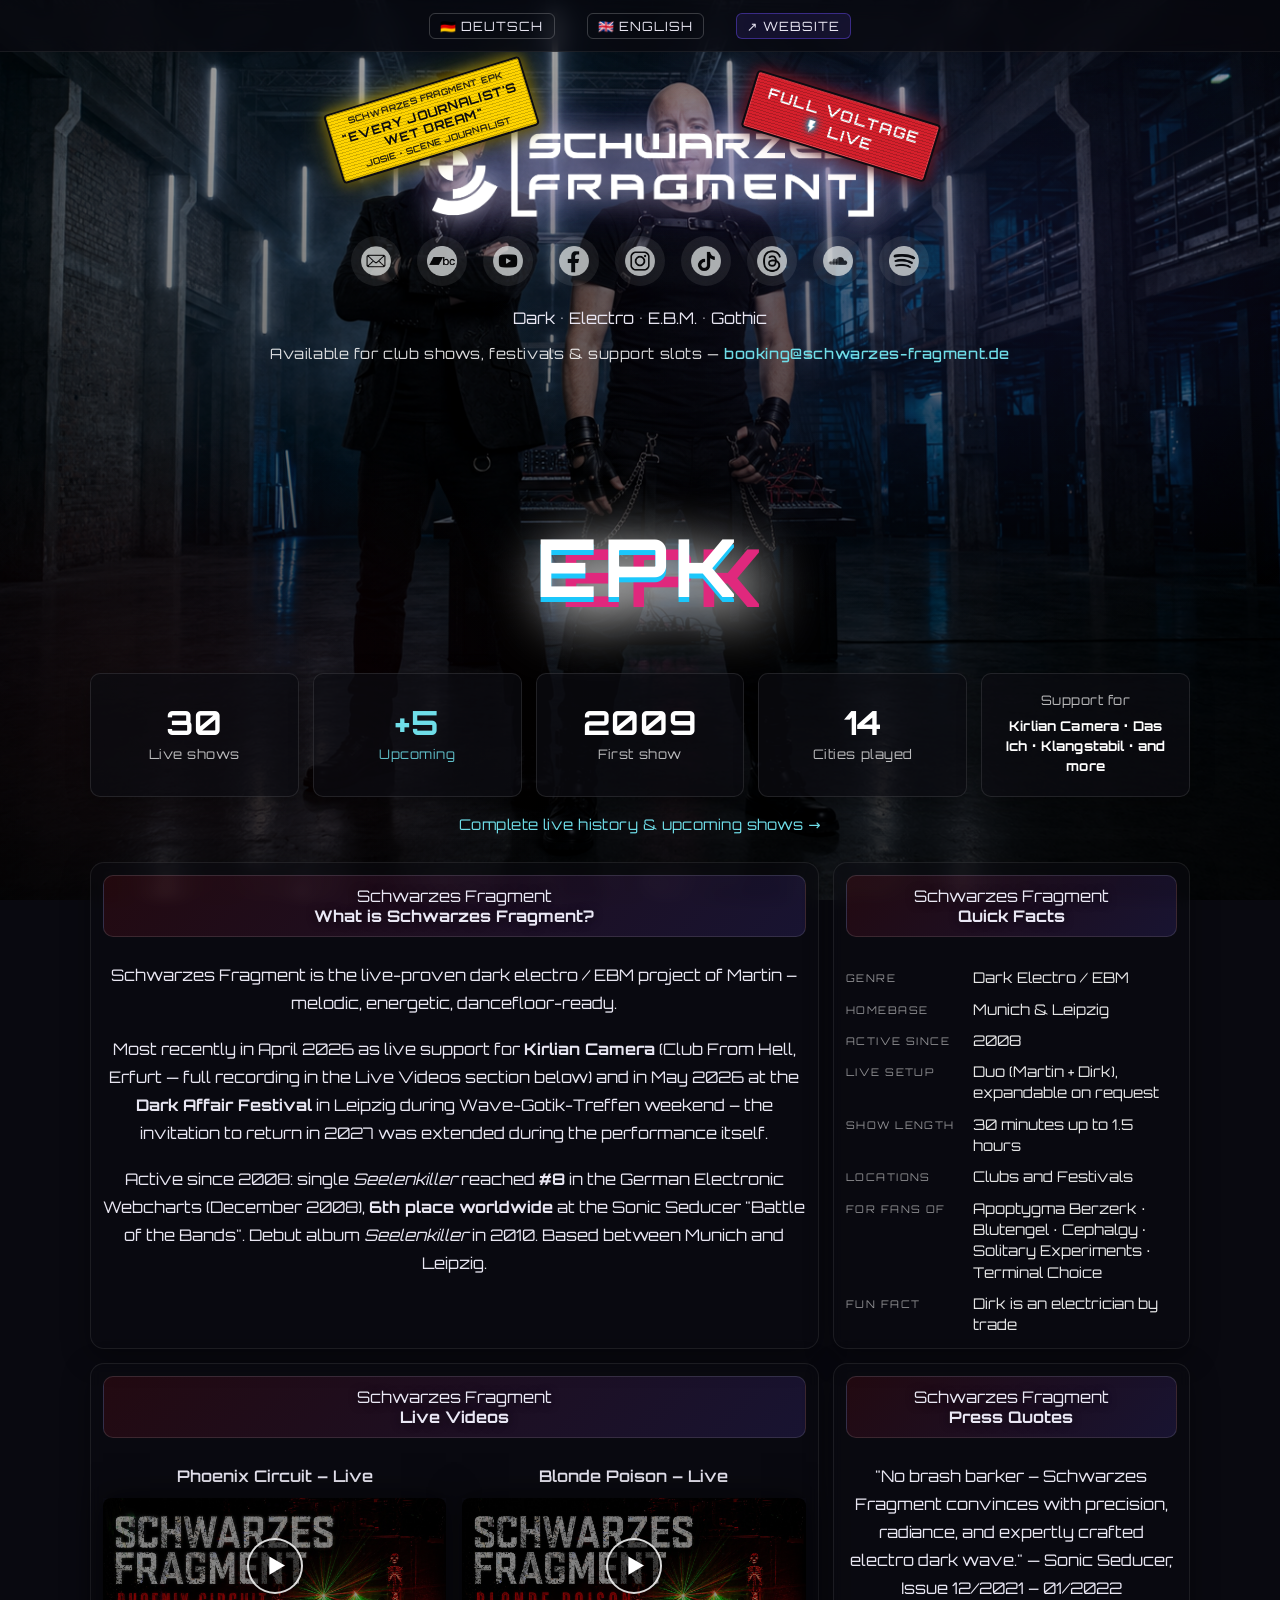
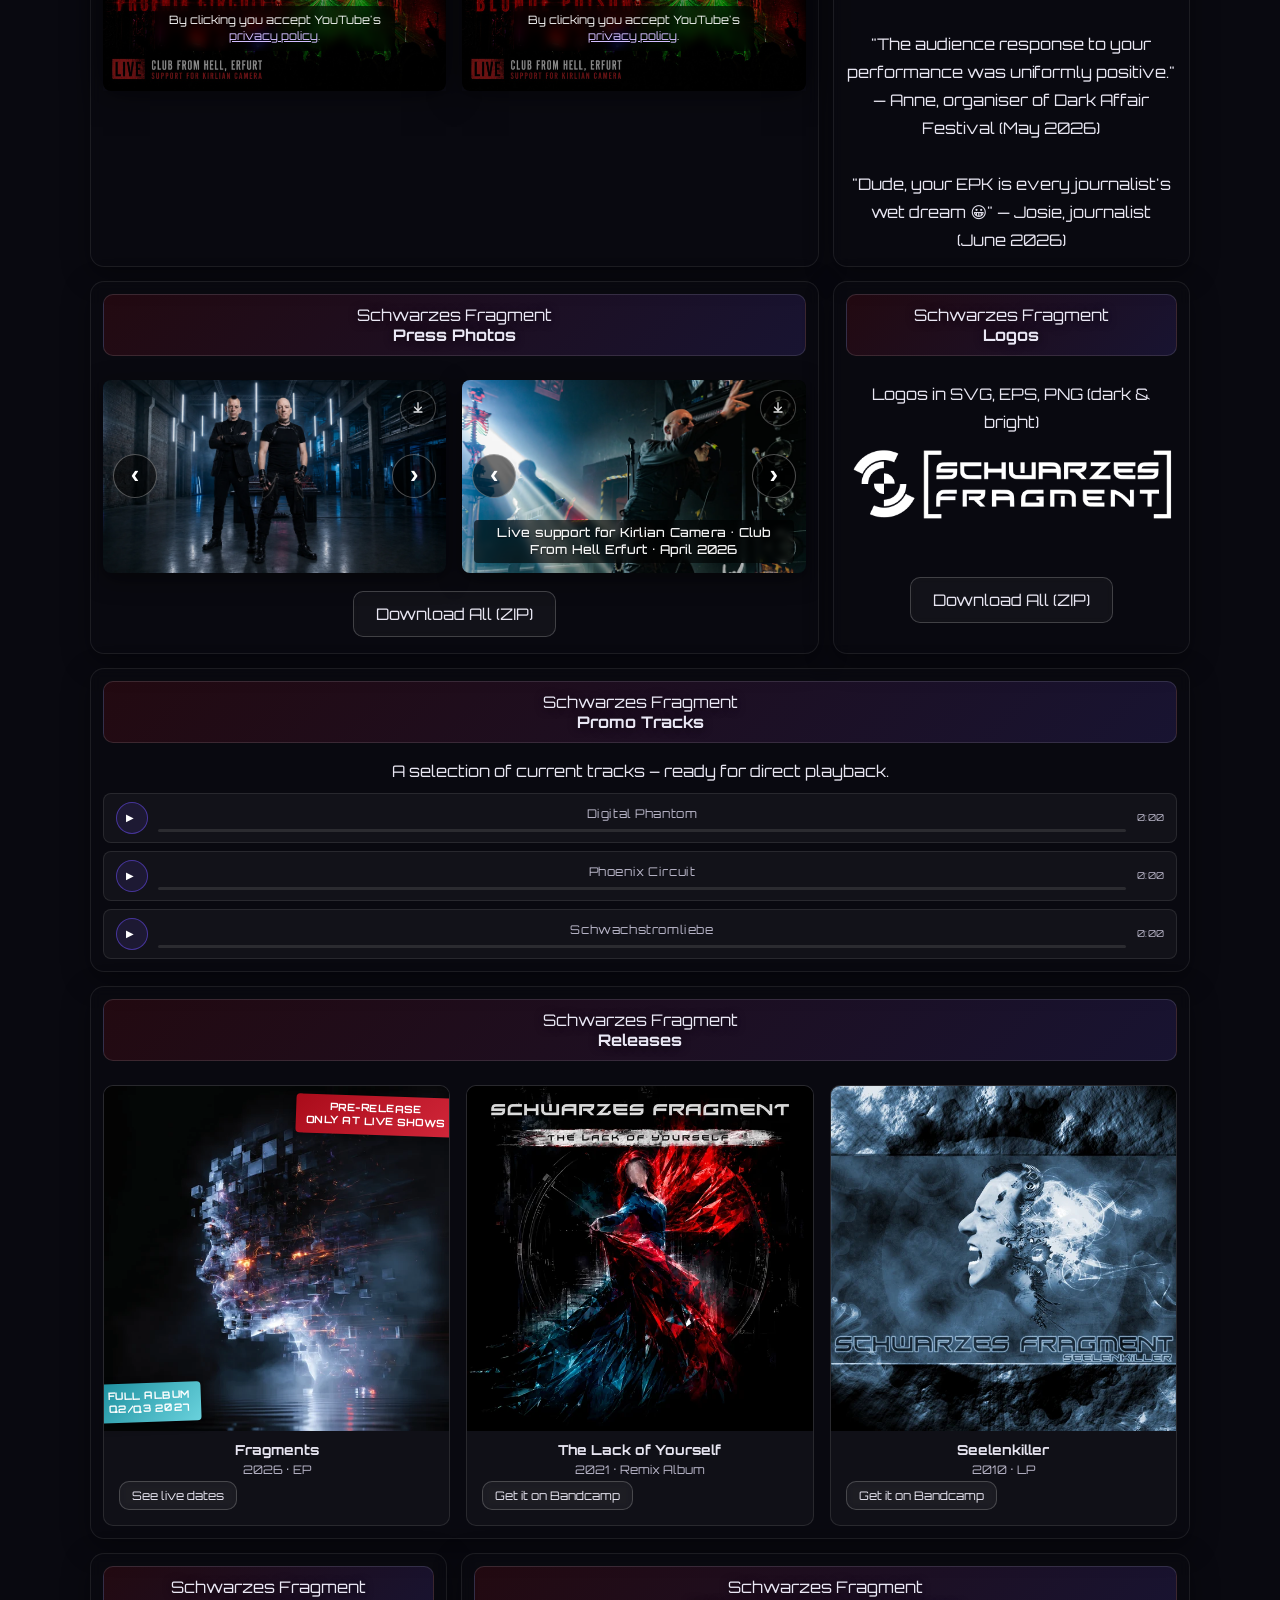
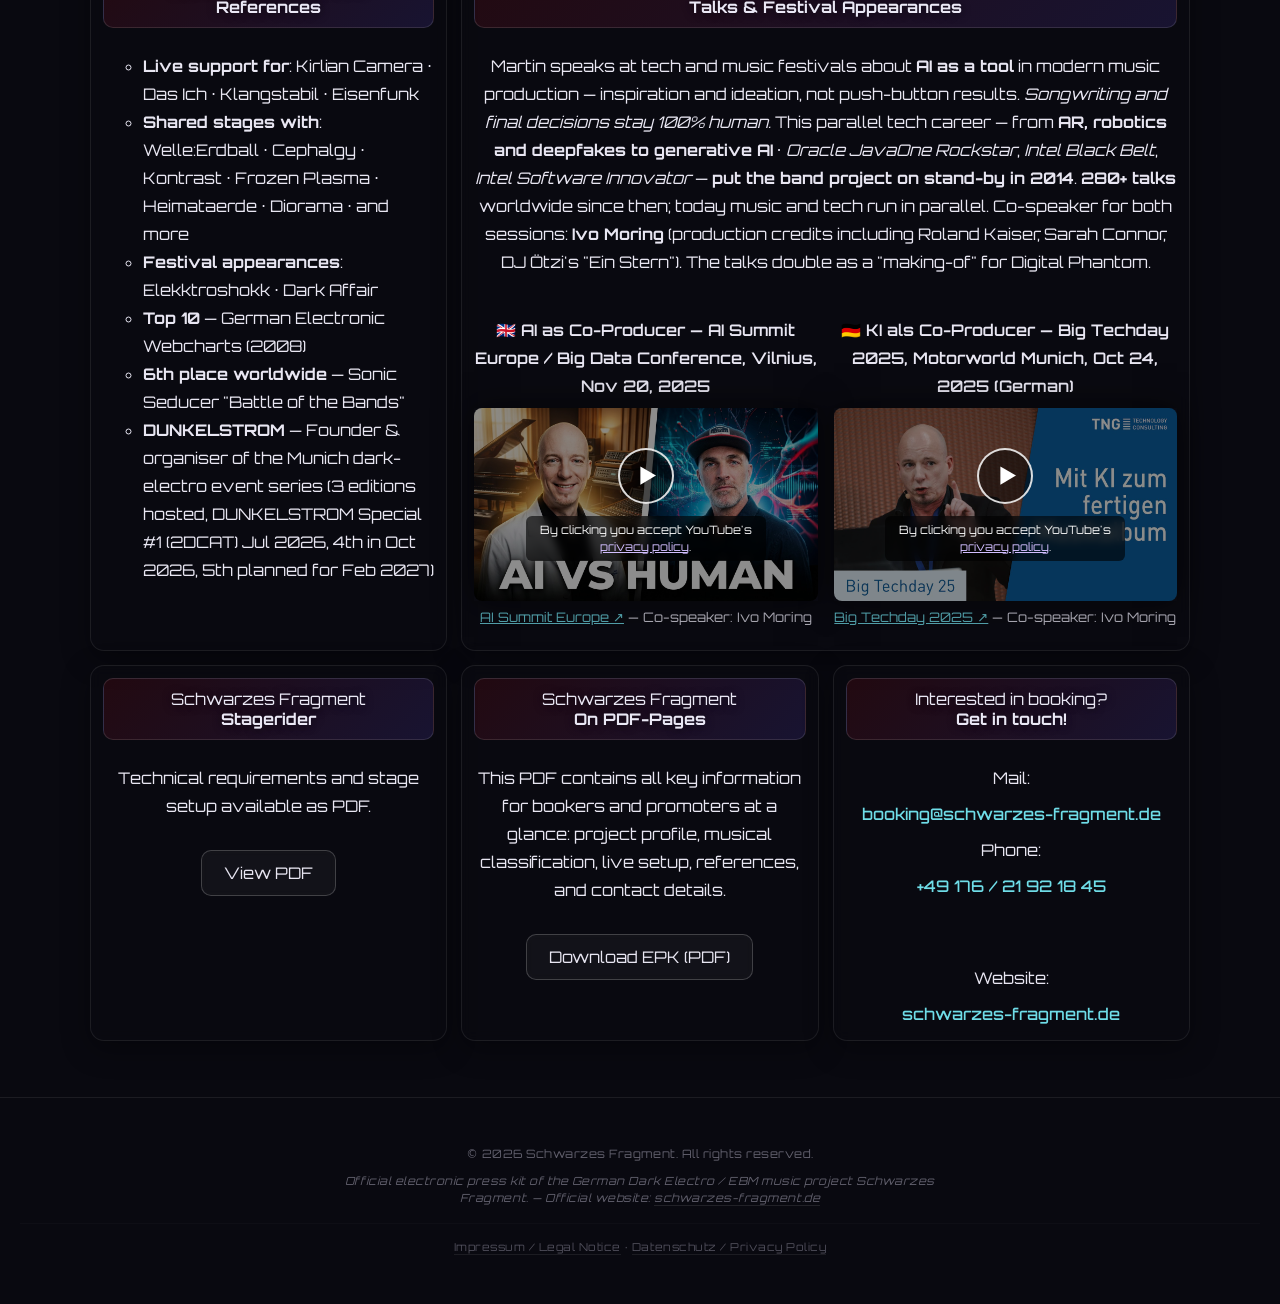
==== commit d2916524: "fix of counter stats" ====
--- a/index_en.html
+++ b/index_en.html
@@ -95,7 +95,7 @@
             <span class="stat-strip__label">Live shows</span>
           </div>
           <a class="stat-strip__item stat-strip__item--upcoming" href="https://schwarzes-fragment.de/live-history.html#upcoming" target="_blank" rel="noopener noreferrer" aria-label="View upcoming live events in the Live History">
-            <span class="stat-strip__num">+4</span>
+            <span class="stat-strip__num">+5</span>
             <span class="stat-strip__label">Upcoming</span>
           </a>
           <div class="stat-strip__item">
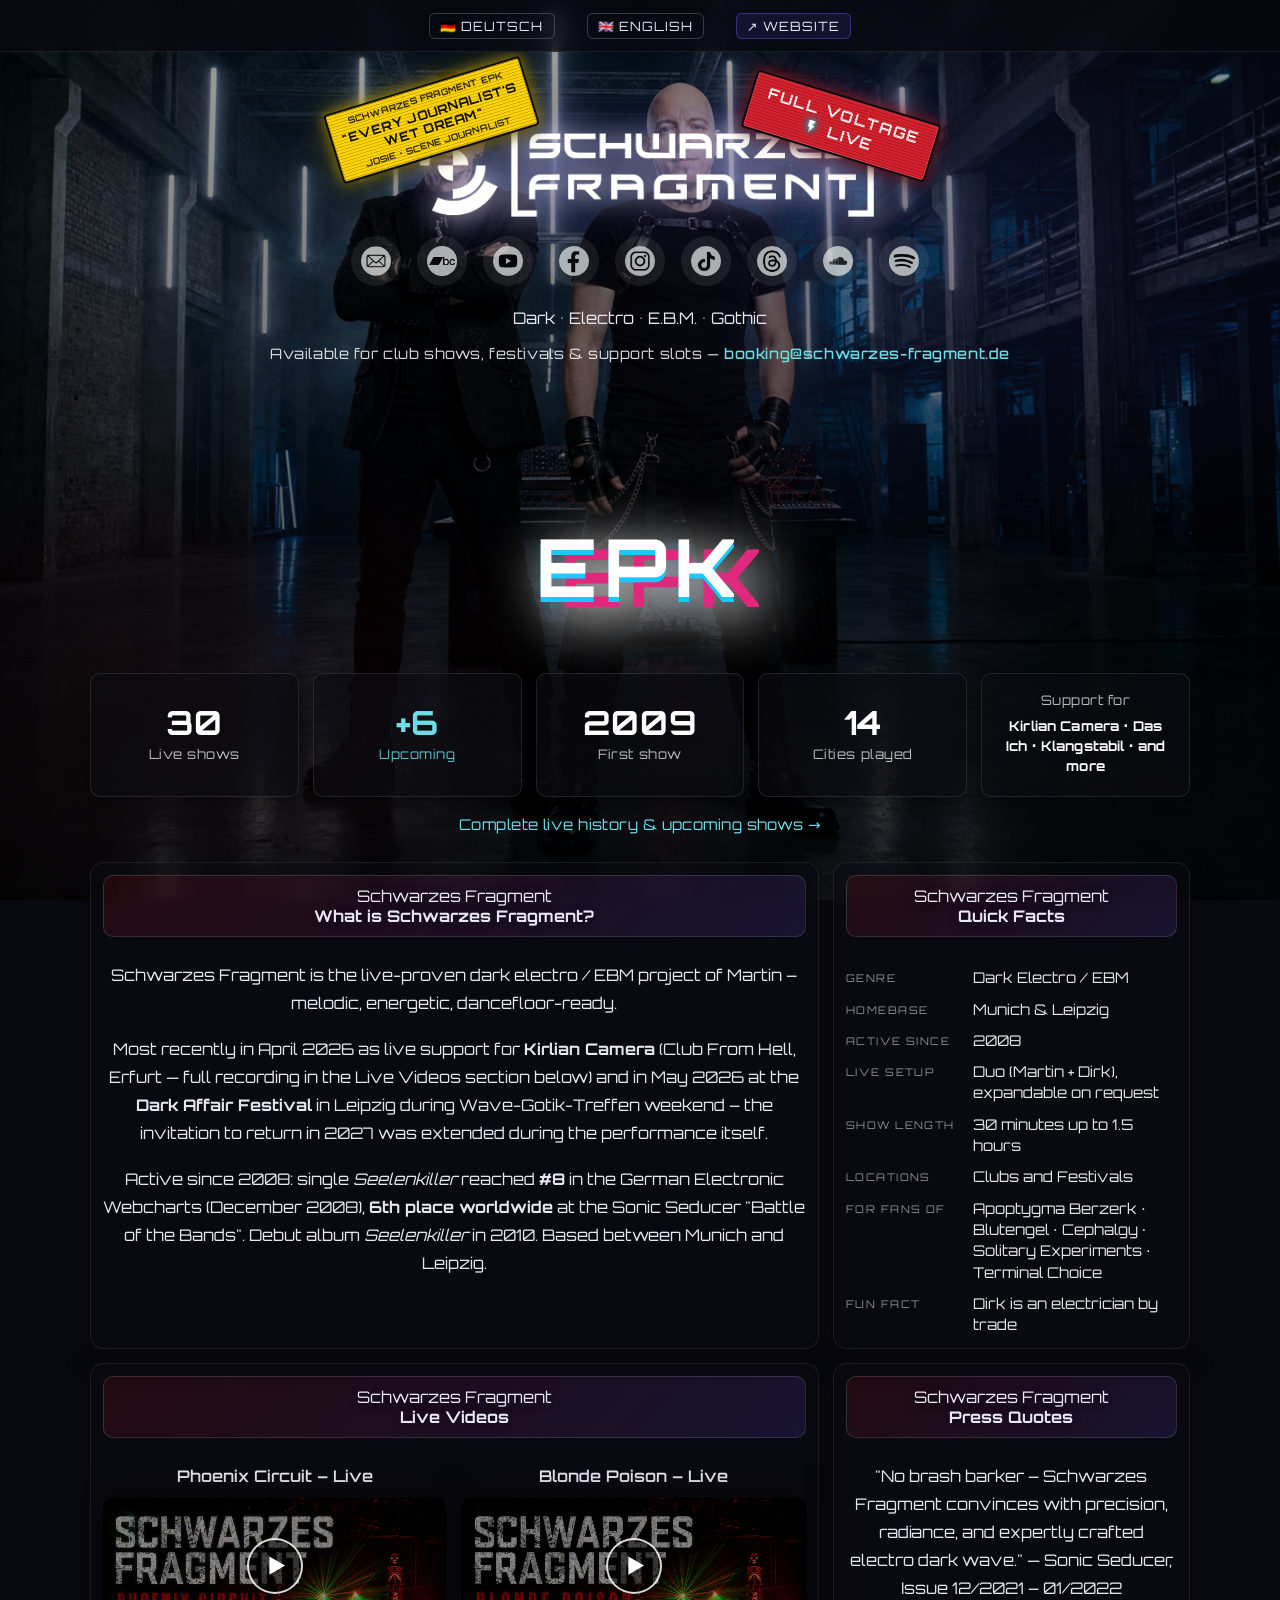
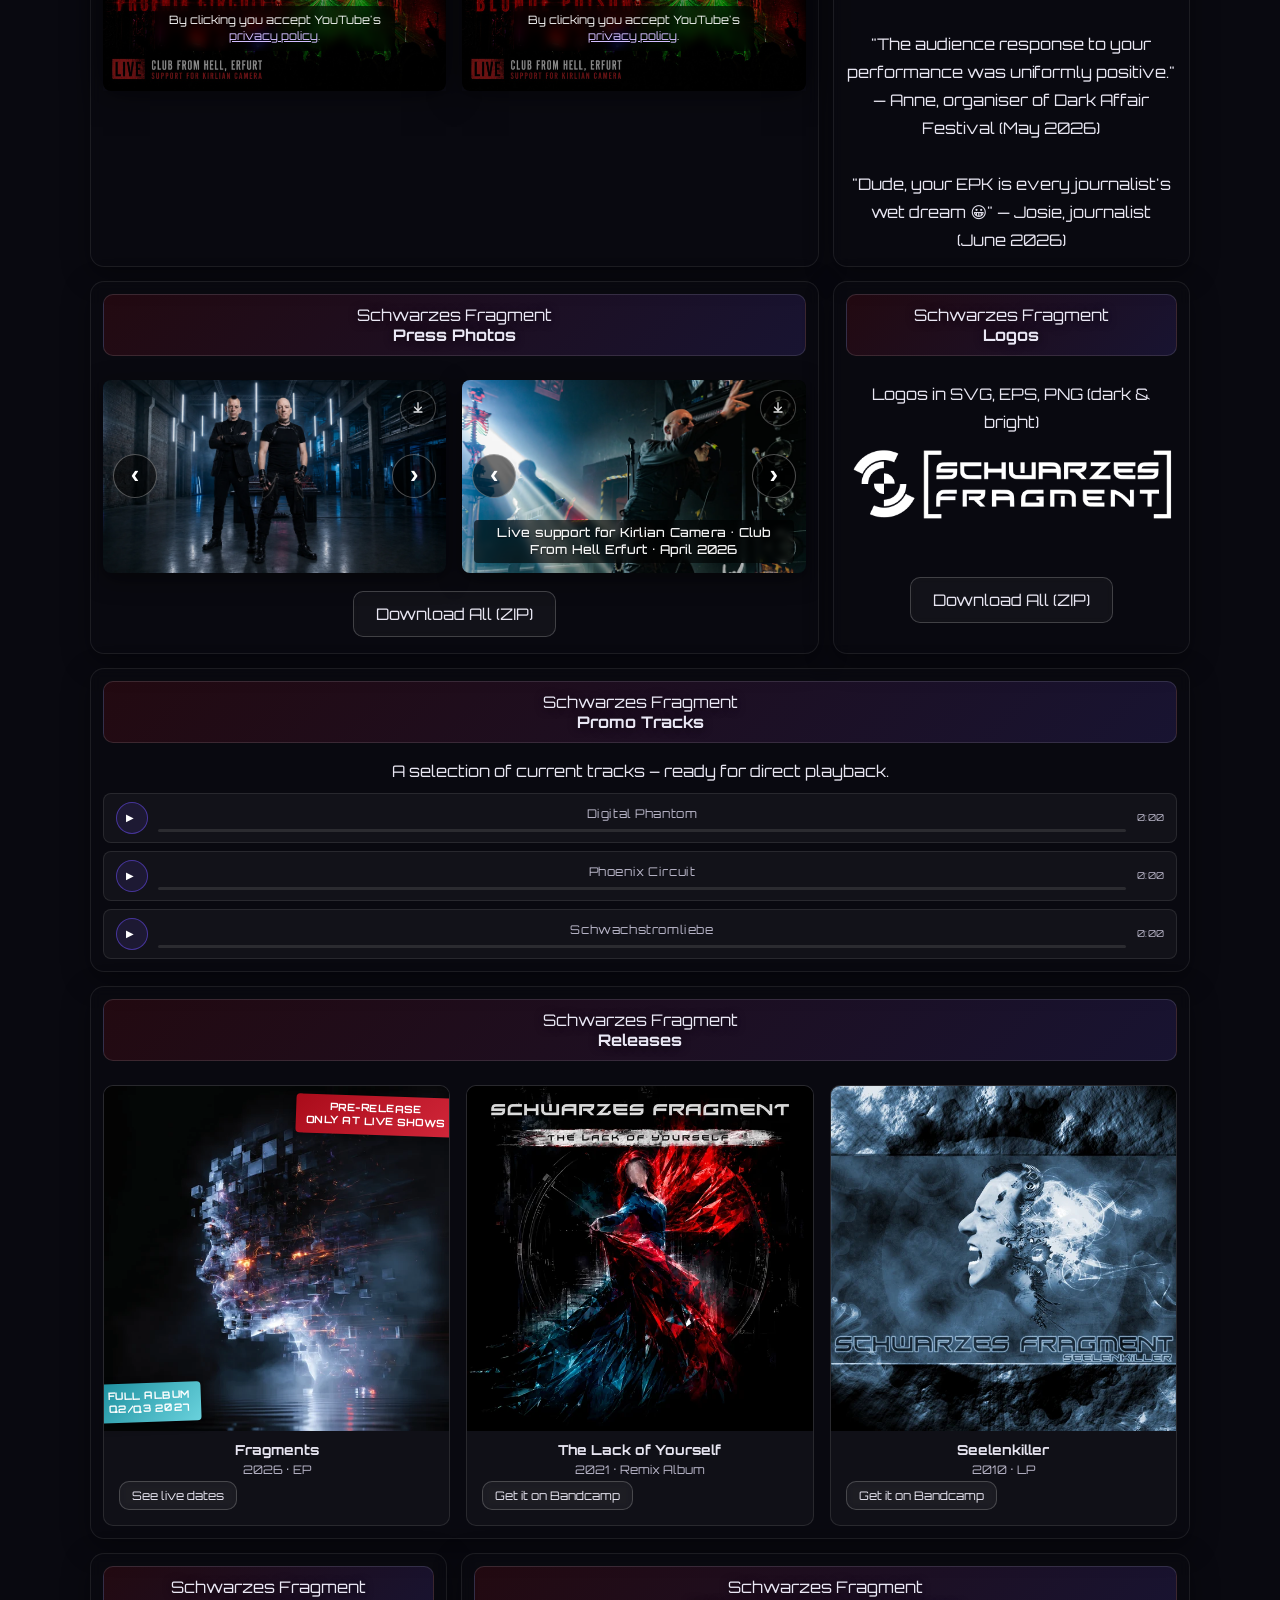
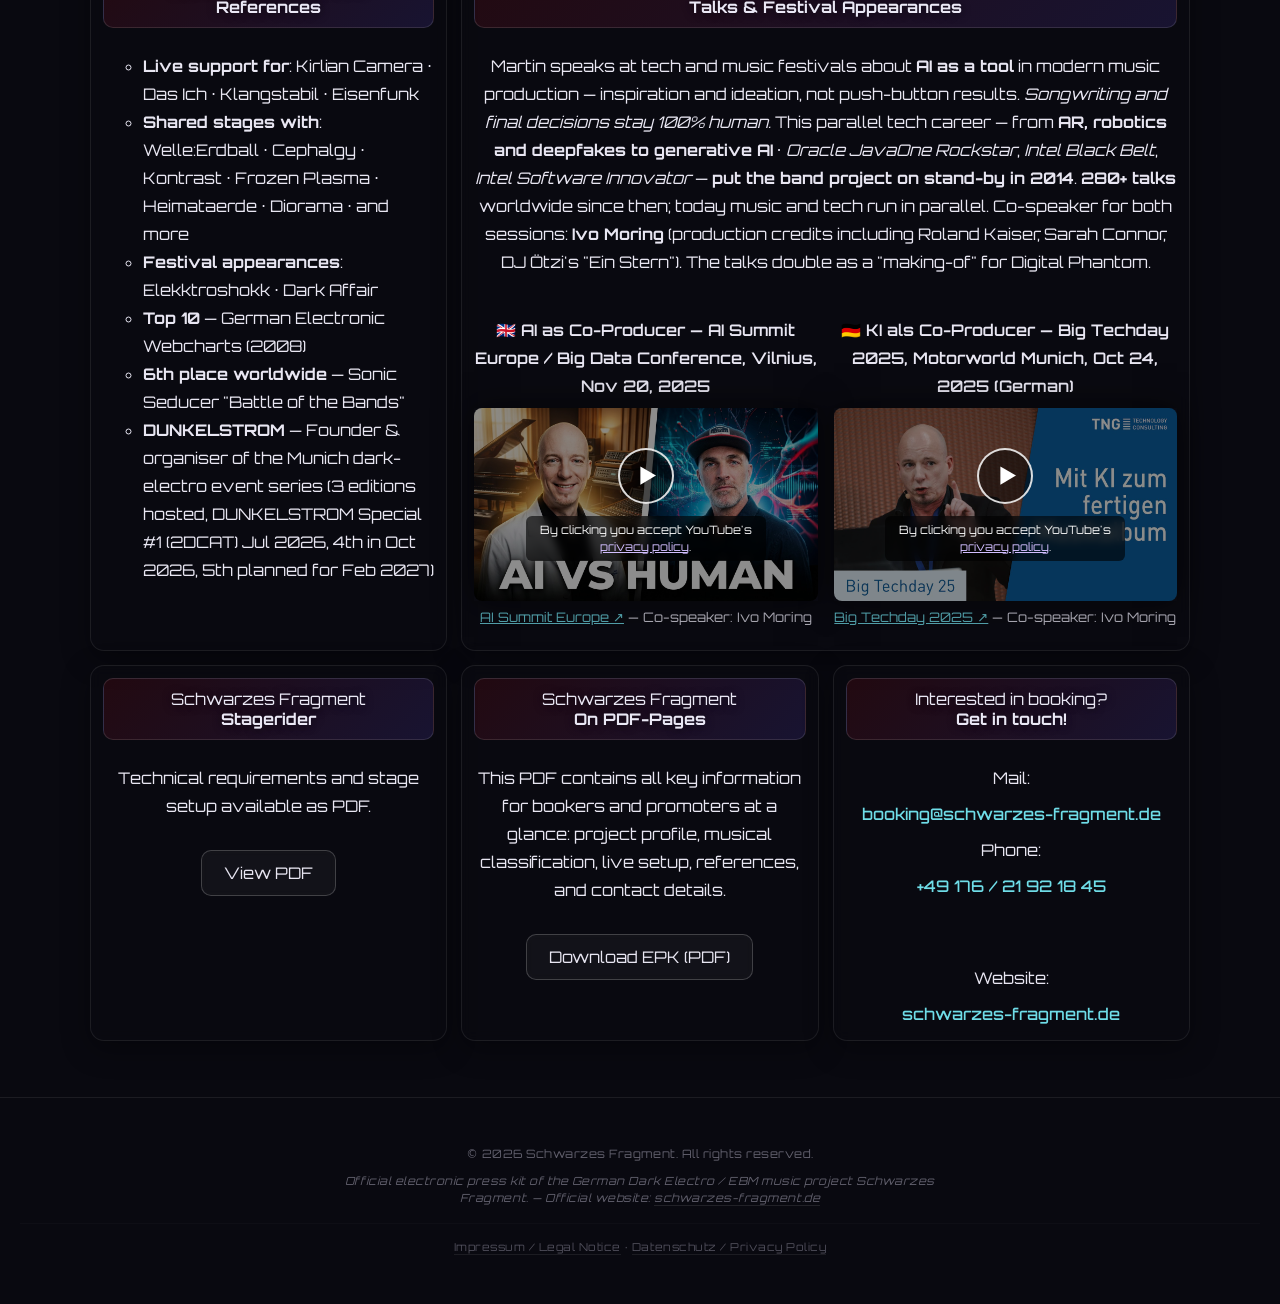
==== commit cfab59ab: "new concert date" ====
--- a/index_en.html
+++ b/index_en.html
@@ -95,7 +95,7 @@
             <span class="stat-strip__label">Live shows</span>
           </div>
           <a class="stat-strip__item stat-strip__item--upcoming" href="https://schwarzes-fragment.de/live-history.html#upcoming" target="_blank" rel="noopener noreferrer" aria-label="View upcoming live events in the Live History">
-            <span class="stat-strip__num">+5</span>
+            <span class="stat-strip__num">+6</span>
             <span class="stat-strip__label">Upcoming</span>
           </a>
           <div class="stat-strip__item">
